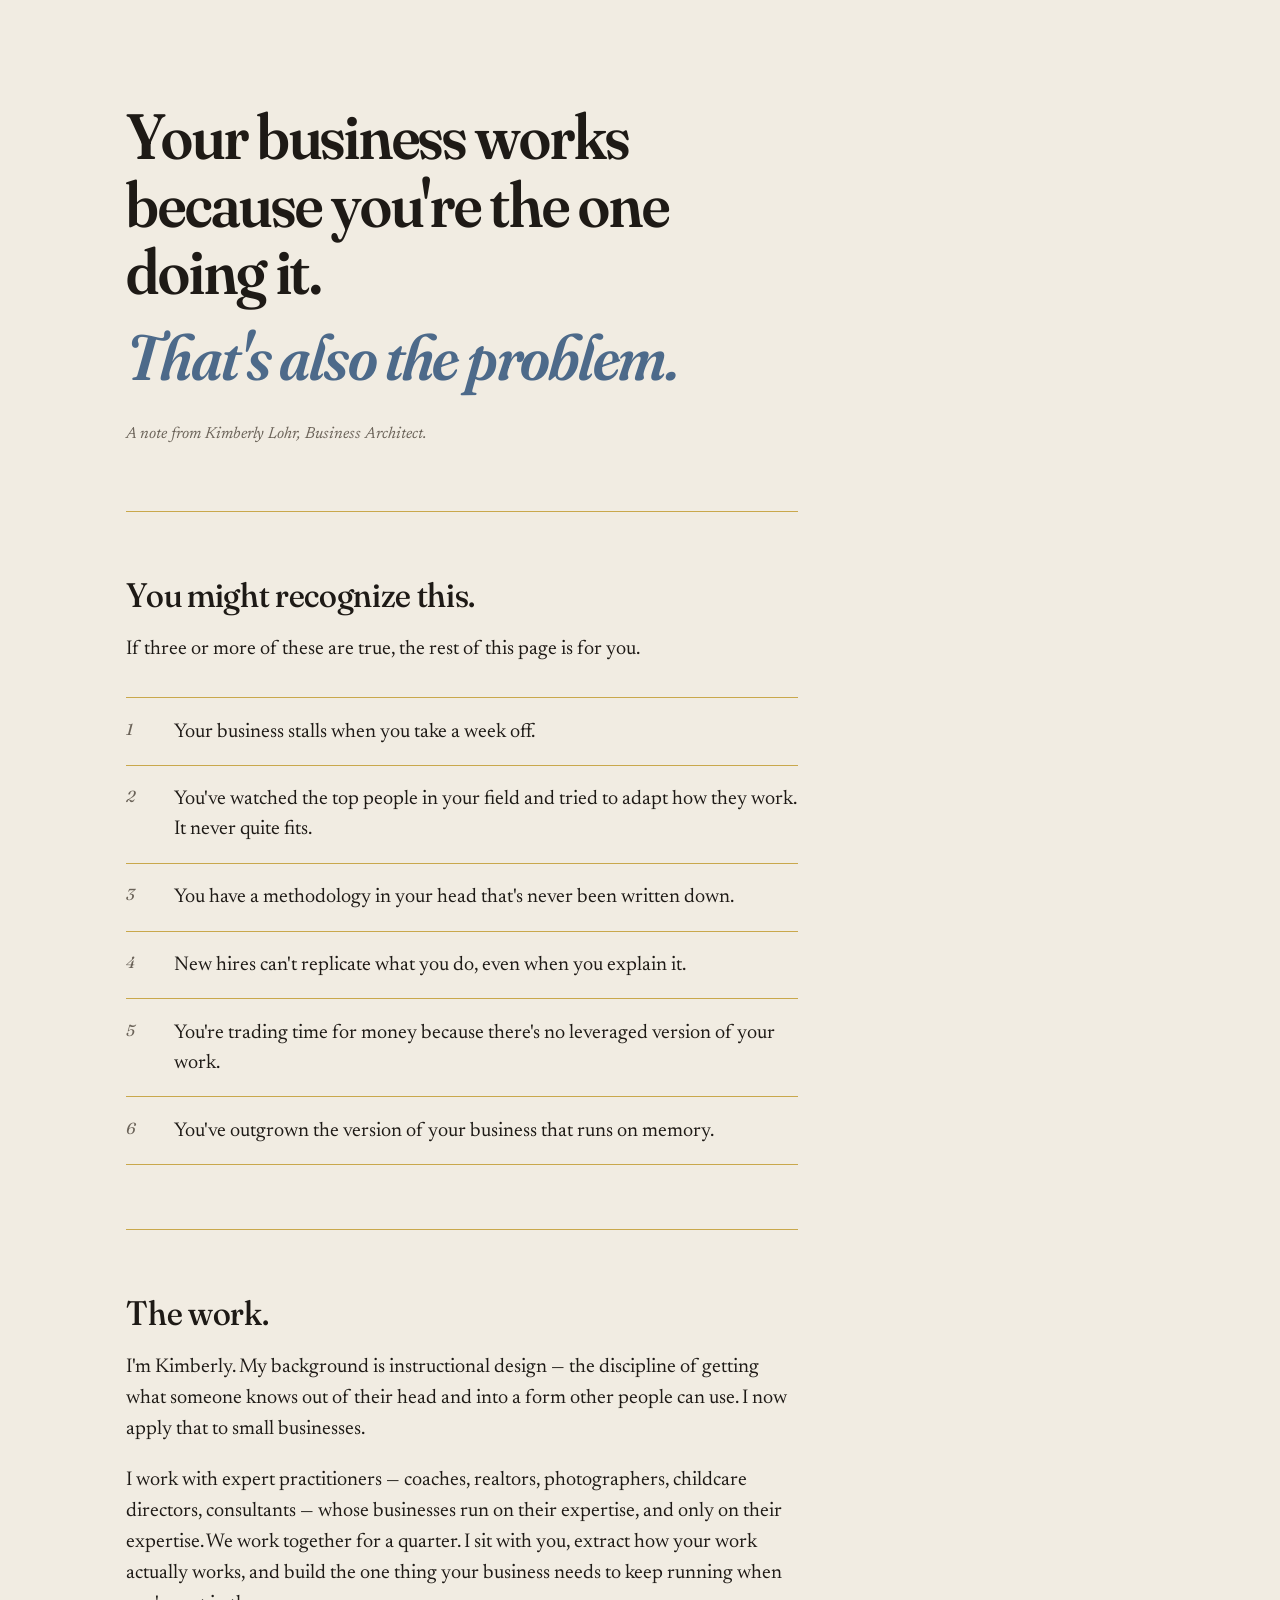
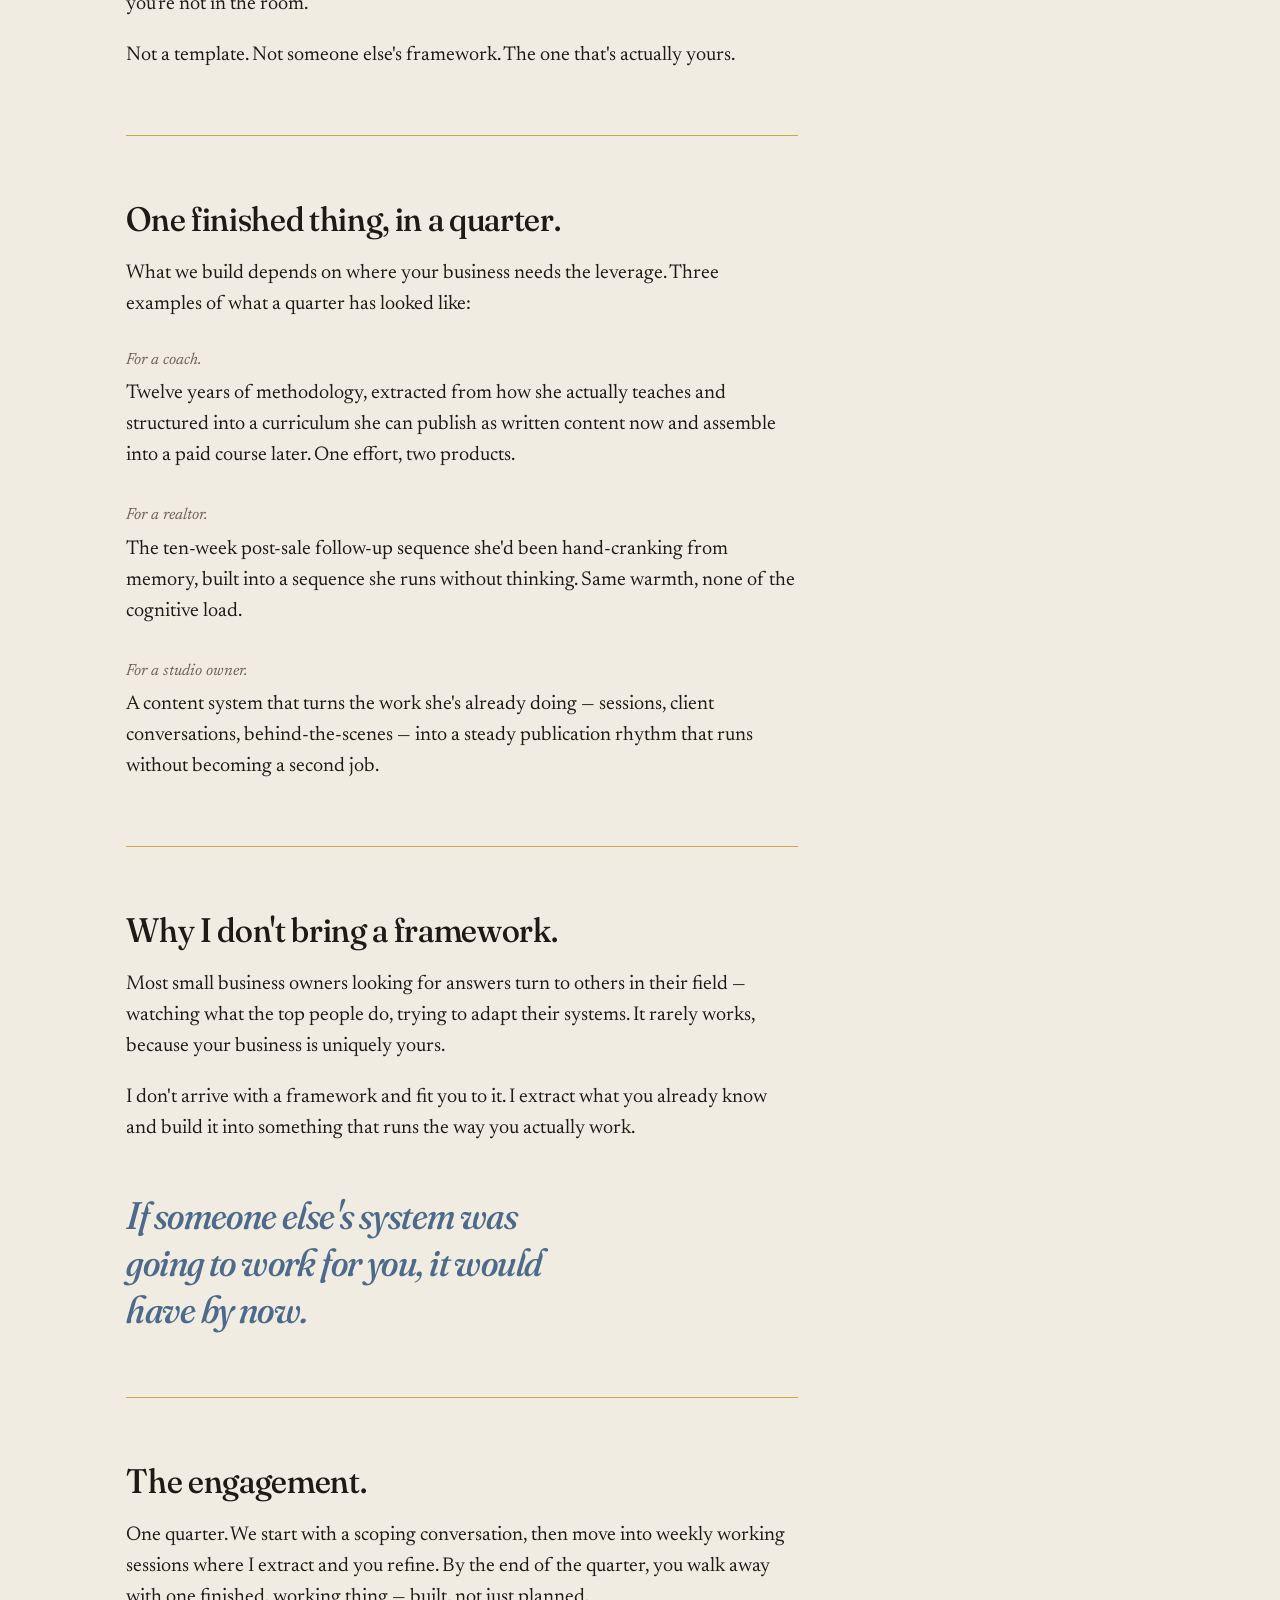
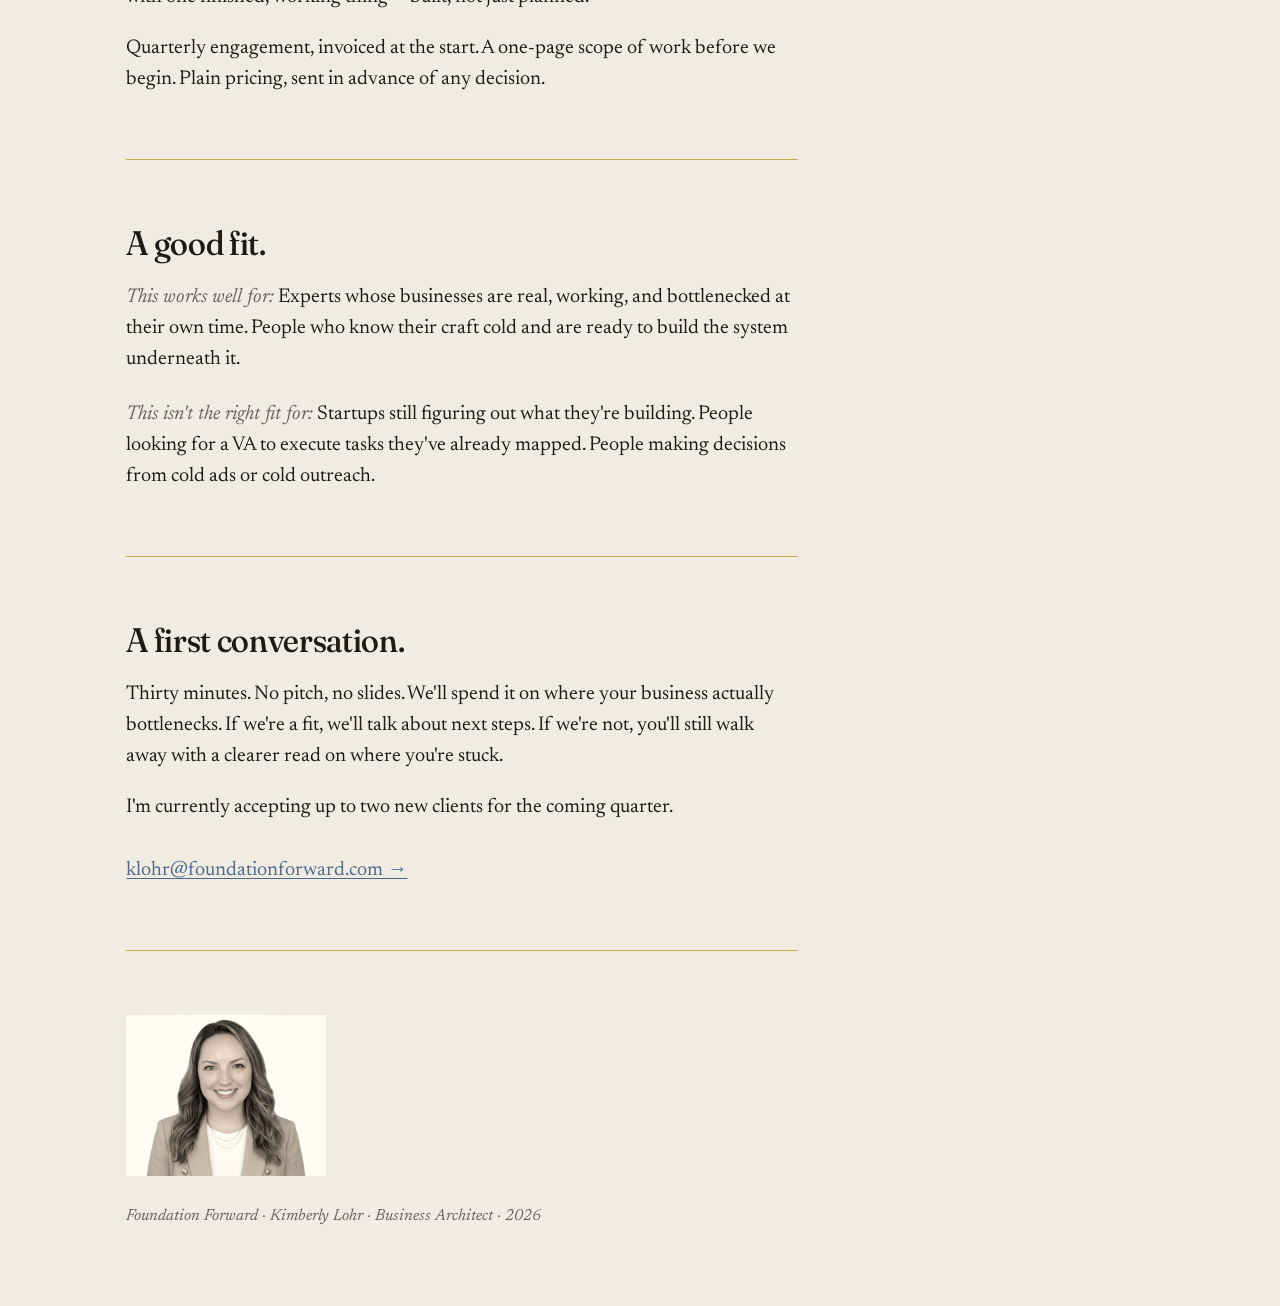
==== index.html @ 0f044e1b "Rebuild as editorial essay-site per brief (blue + gold) Replaces the page with the confirmation-docu" ====
<!DOCTYPE html>
<html lang="en">
<head>
  <meta charset="UTF-8" />
  <meta name="viewport" content="width=device-width, initial-scale=1.0" />
  <title>Kimberly Lohr · Business Architect · Foundation Forward</title>
  <meta name="description" content="A note from Kimberly Lohr, Business Architect. I work with expert practitioners whose businesses run entirely through them, and build the one thing the business needs to keep running when they're not in the room." />
  <link rel="preconnect" href="https://fonts.googleapis.com" />
  <link rel="preconnect" href="https://fonts.gstatic.com" crossorigin />
  <link href="https://fonts.googleapis.com/css2?family=Fraunces:ital,opsz,wght@0,9..144,400;0,9..144,500;0,9..144,600;1,9..144,400;1,9..144,500&family=Newsreader:ital,wght@0,400;0,500;1,400;1,500&display=swap" rel="stylesheet" />
  <link rel="stylesheet" href="style.css" />
</head>
<body>

<main class="column">

  <!-- 1 · HERO (the ceiling) -->
  <section class="hero" id="top">
    <h1 class="hero-line">
      <span class="hero-a">Your business works because you're the one doing it.</span>
      <span class="hero-b">That's also the problem.</span>
    </h1>
    <p class="hero-note">A note from Kimberly Lohr, Business Architect.</p>
  </section>

  <hr class="rule" />

  <!-- 2 · THE DIAGNOSTIC -->
  <section class="block">
    <h2>You might recognize this.</h2>
    <p>If three or more of these are true, the rest of this page is for you.</p>
    <ol class="diagnostic">
      <li>Your business stalls when you take a week off.</li>
      <li>You've watched the top people in your field and tried to adapt how they work. It never quite fits.</li>
      <li>You have a methodology in your head that's never been written down.</li>
      <li>New hires can't replicate what you do, even when you explain it.</li>
      <li>You're trading time for money because there's no leveraged version of your work.</li>
      <li>You've outgrown the version of your business that runs on memory.</li>
    </ol>
  </section>

  <hr class="rule" />

  <!-- 3 · WHAT I DO -->
  <section class="block">
    <h2>The work.</h2>
    <p>I'm Kimberly. My background is instructional design — the discipline of getting what someone knows out of their head and into a form other people can use. I now apply that to small businesses.</p>
    <p>I work with expert practitioners — coaches, realtors, photographers, childcare directors, consultants — whose businesses run on their expertise, and only on their expertise. We work together for a quarter. I sit with you, extract how your work actually works, and build the one thing your business needs to keep running when you're not in the room.</p>
    <p>Not a template. Not someone else's framework. The one that's actually yours.</p>
  </section>

  <hr class="rule" />

  <!-- 4 · WHAT YOU WALK AWAY WITH -->
  <section class="block">
    <h2>One finished thing, in a quarter.</h2>
    <p>What we build depends on where your business needs the leverage. Three examples of what a quarter has looked like:</p>

    <div class="example">
      <p class="example-label">For a coach.</p>
      <p>Twelve years of methodology, extracted from how she actually teaches and structured into a curriculum she can publish as written content now and assemble into a paid course later. One effort, two products.</p>
    </div>

    <div class="example">
      <p class="example-label">For a realtor.</p>
      <p>The ten-week post-sale follow-up sequence she'd been hand-cranking from memory, built into a sequence she runs without thinking. Same warmth, none of the cognitive load.</p>
    </div>

    <div class="example">
      <p class="example-label">For a studio owner.</p>
      <p>A content system that turns the work she's already doing — sessions, client conversations, behind-the-scenes — into a steady publication rhythm that runs without becoming a second job.</p>
    </div>
  </section>

  <hr class="rule" />

  <!-- 5 · WHY THIS IS DIFFERENT -->
  <section class="block">
    <h2>Why I don't bring a framework.</h2>
    <p>Most small business owners looking for answers turn to others in their field — watching what the top people do, trying to adapt their systems. It rarely works, because your business is uniquely yours.</p>
    <p>I don't arrive with a framework and fit you to it. I extract what you already know and build it into something that runs the way you actually work.</p>
    <blockquote class="pull">If someone else's system was going to work for you, it would have by now.</blockquote>
  </section>

  <hr class="rule" />

  <!-- 6 · HOW WE WORK TOGETHER -->
  <section class="block">
    <h2>The engagement.</h2>
    <p>One quarter. We start with a scoping conversation, then move into weekly working sessions where I extract and you refine. By the end of the quarter, you walk away with one finished, working thing — built, not just planned.</p>
    <p>Quarterly engagement, invoiced at the start. A one-page scope of work before we begin. Plain pricing, sent in advance of any decision.</p>
  </section>

  <hr class="rule" />

  <!-- 7 · WHO THIS IS FOR, AND ISN'T -->
  <section class="block">
    <h2>A good fit.</h2>
    <p class="fit"><span class="fit-label">This works well for:</span> Experts whose businesses are real, working, and bottlenecked at their own time. People who know their craft cold and are ready to build the system underneath it.</p>
    <p class="fit"><span class="fit-label">This isn't the right fit for:</span> Startups still figuring out what they're building. People looking for a VA to execute tasks they've already mapped. People making decisions from cold ads or cold outreach.</p>
  </section>

  <hr class="rule" />

  <!-- 8 · THE CONVERSATION -->
  <section class="block">
    <h2>A first conversation.</h2>
    <p>Thirty minutes. No pitch, no slides. We'll spend it on where your business actually bottlenecks. If we're a fit, we'll talk about next steps. If we're not, you'll still walk away with a clearer read on where you're stuck.</p>
    <p>I'm currently accepting up to two new clients for the coming quarter.</p>
    <p class="cta"><a href="mailto:klohr@foundationforward.com">klohr@foundationforward.com&#8201;→</a></p>
  </section>

  <hr class="rule" />

  <!-- 9 · FOOTER -->
  <footer class="footer">
    <img class="headshot" src="klohr_headshot.jpg" alt="Kimberly Lohr" width="200" />
    <p class="colophon"><em>Foundation Forward · Kimberly Lohr · Business Architect · 2026</em></p>
  </footer>

</main>

</body>
</html>
---- style.css ----
/* Foundation Forward — Kimberly Lohr
   Editorial essay-site. Two faces (Fraunces, Newsreader), warm cream,
   blue content accent, gold structural hairlines. No JS. */

:root {
  --cream:  #F1ECE2;
  --ink:    #1E1A16;
  --muted:  #6B6359;
  --blue:   #4D6A8A;
  --gold:   #C9A84C; /* structural hairlines + small details */
}

*, *::before, *::after { box-sizing: border-box; margin: 0; padding: 0; }

html { scroll-behavior: smooth; }

body {
  background: var(--cream);
  color: var(--ink);
  font-family: 'Newsreader', Georgia, serif;
  font-size: 20px;
  line-height: 1.55;
  font-weight: 400;
  -webkit-font-smoothing: antialiased;
  text-rendering: optimizeLegibility;
}

::selection { background: var(--blue); color: var(--cream); }

/* ── COLUMN: single, offset left of center ── */
.column {
  max-width: 36em;
  margin-left: max(8vw, 4rem);
  margin-right: auto;
  padding: clamp(3.5rem, 8vw, 7rem) 1.5rem clamp(3rem, 6vw, 5rem);
}

/* ── HEADINGS ── */
h1, h2 {
  font-family: 'Fraunces', Georgia, serif;
  font-optical-sizing: auto;
  color: var(--ink);
  font-weight: 500;
}

h2 {
  font-size: clamp(1.7rem, 4vw, 2.125rem); /* ~34px */
  line-height: 1.12;
  letter-spacing: -0.01em;
  font-variation-settings: 'SOFT' 40, 'opsz' 80;
  margin-bottom: 1.25rem;
}

/* ── BODY TEXT ── */
p {
  font-size: 1.25rem; /* 20px */
  line-height: 1.55;
  margin-bottom: 1.25rem;
}
p:last-child { margin-bottom: 0; }

em { font-style: italic; }
strong { font-weight: 500; }

/* ── LINKS ── */
a {
  color: var(--blue);
  text-decoration: underline;
  text-decoration-thickness: 1px;
  text-underline-offset: 3px;
  transition: text-decoration-thickness 0.18s ease;
}
a:hover, a:focus-visible { text-decoration-thickness: 2px; }

/* ── SECTION RHYTHM + HAIRLINES ──
   The rule owns all section spacing: 4rem above + 4rem below = an 8rem
   gap between sections with the hairline centered. Blocks carry no own
   top margin, so nothing stacks. */
.rule {
  border: 0;
  border-top: 1px solid var(--gold);
  margin: 4rem 0;
}

/* ── 1 · HERO ── */
.hero-line {
  font-family: 'Fraunces', Georgia, serif;
  font-optical-sizing: auto;
  font-weight: 600;
  font-size: clamp(2.5rem, 7vw, 4rem); /* 40 → 64px */
  line-height: 1.05;
  letter-spacing: -0.02em;
  font-variation-settings: 'SOFT' 50, 'opsz' 144;
}

.hero-a { display: block; color: var(--ink); }

.hero-b {
  display: block;
  color: var(--blue);
  font-style: italic;
  margin-top: 0.3em;
}

.hero-note {
  font-style: italic;
  color: var(--muted);
  font-size: 1rem;
  margin-top: 2rem;
}

/* ── 2 · DIAGNOSTIC LIST ── */
.diagnostic {
  list-style: none;
  counter-reset: dx;
  margin-top: 2rem;
}

.diagnostic li {
  counter-increment: dx;
  position: relative;
  padding: 1.15rem 0 1.15rem 3rem;
  border-top: 1px solid var(--gold);
  font-size: 1.25rem;
  line-height: 1.5;
}
.diagnostic li:last-child { border-bottom: 1px solid var(--gold); }

.diagnostic li::before {
  content: counter(dx);
  position: absolute;
  left: 0;
  top: 1.15rem;
  font-family: 'Fraunces', Georgia, serif;
  font-style: italic;
  font-size: 1rem;
  color: var(--muted);
  line-height: 1.5;
}

/* ── 4 · EXAMPLES ── */
.example { margin-top: 2rem; }
.example:first-of-type { margin-top: 1.75rem; }

.example-label {
  font-style: italic;
  color: var(--muted);
  font-size: 1rem;
  margin-bottom: 0.35rem;
}

/* ── 5 · PULL QUOTE ── */
.pull {
  font-family: 'Fraunces', Georgia, serif;
  font-optical-sizing: auto;
  font-style: italic;
  font-weight: 500;
  font-size: clamp(1.6rem, 4.5vw, 2.4rem);
  line-height: 1.22;
  letter-spacing: -0.015em;
  color: var(--blue);
  margin: 3rem 0 0.5rem;
  max-width: 18ch;
  font-variation-settings: 'SOFT' 50, 'opsz' 120;
}

/* ── 7 · FIT ── */
.fit { margin-bottom: 1.5rem; }
.fit-label {
  font-style: italic;
  color: var(--muted);
}

/* ── 8 · CTA ── */
.cta { margin-top: 2rem; }
.cta a {
  font-size: 1.25rem;
  white-space: nowrap;
}

/* ── 9 · FOOTER ── */
.footer { margin-top: 4rem; }

.headshot {
  width: 200px;
  height: auto;
  display: block;
  margin-bottom: 1.75rem;
  filter: grayscale(0.6) sepia(0.15) contrast(1.02);
}

.colophon {
  font-size: 1rem;
  color: var(--muted);
}

/* ── HERO FADE (the one animation) ── */
@media (prefers-reduced-motion: no-preference) {
  .hero { animation: heroIn 600ms ease-out both; }
  @keyframes heroIn {
    from { opacity: 0; transform: translateY(6px); }
    to   { opacity: 1; transform: translateY(0); }
  }
}

/* ── MOBILE ── */
@media (max-width: 640px) {
  body { font-size: 18px; }
  .column {
    margin-left: 0;
    margin-right: 0;
    padding: 3rem 1.25rem 2.5rem;
  }
  p, .diagnostic li, .cta a { font-size: 1.125rem; } /* 18px */
  .rule { margin: 2rem 0; } /* 4rem total section gap on mobile */
  .diagnostic li { padding-left: 2.5rem; }
}
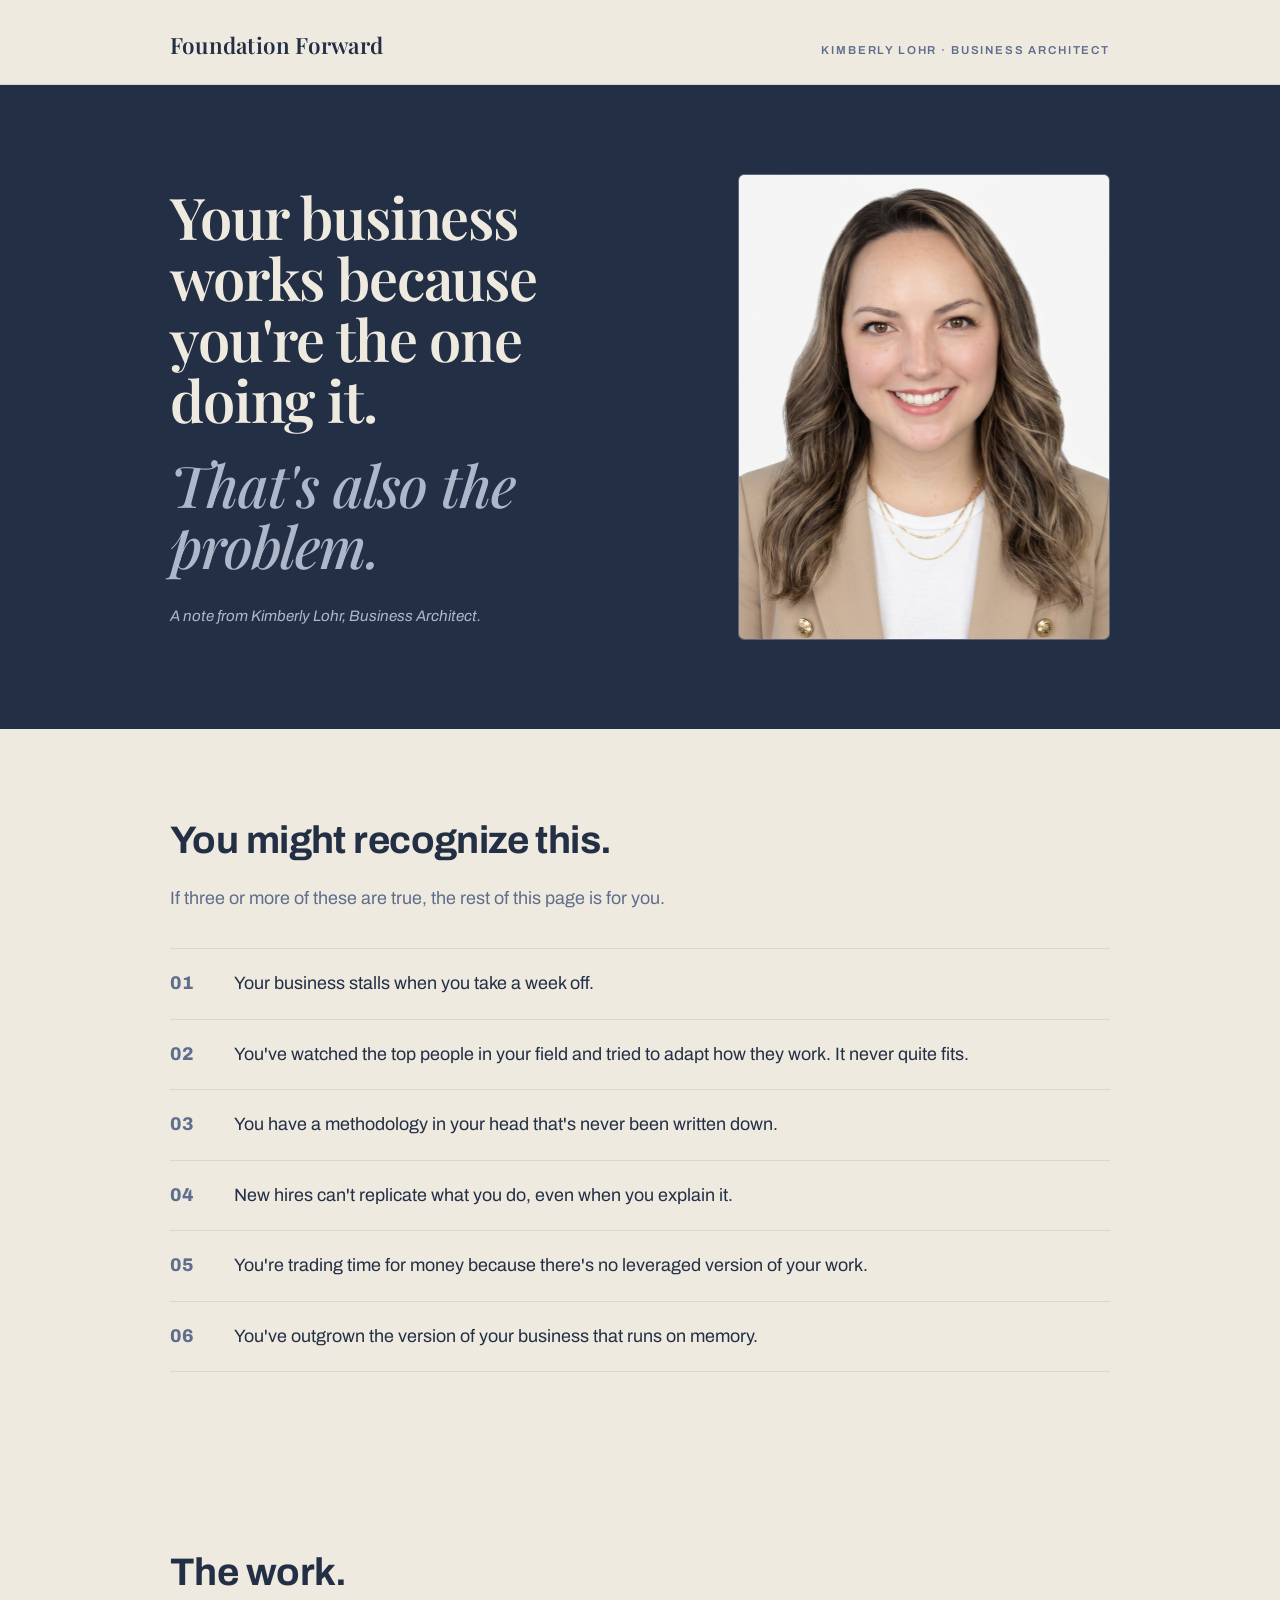
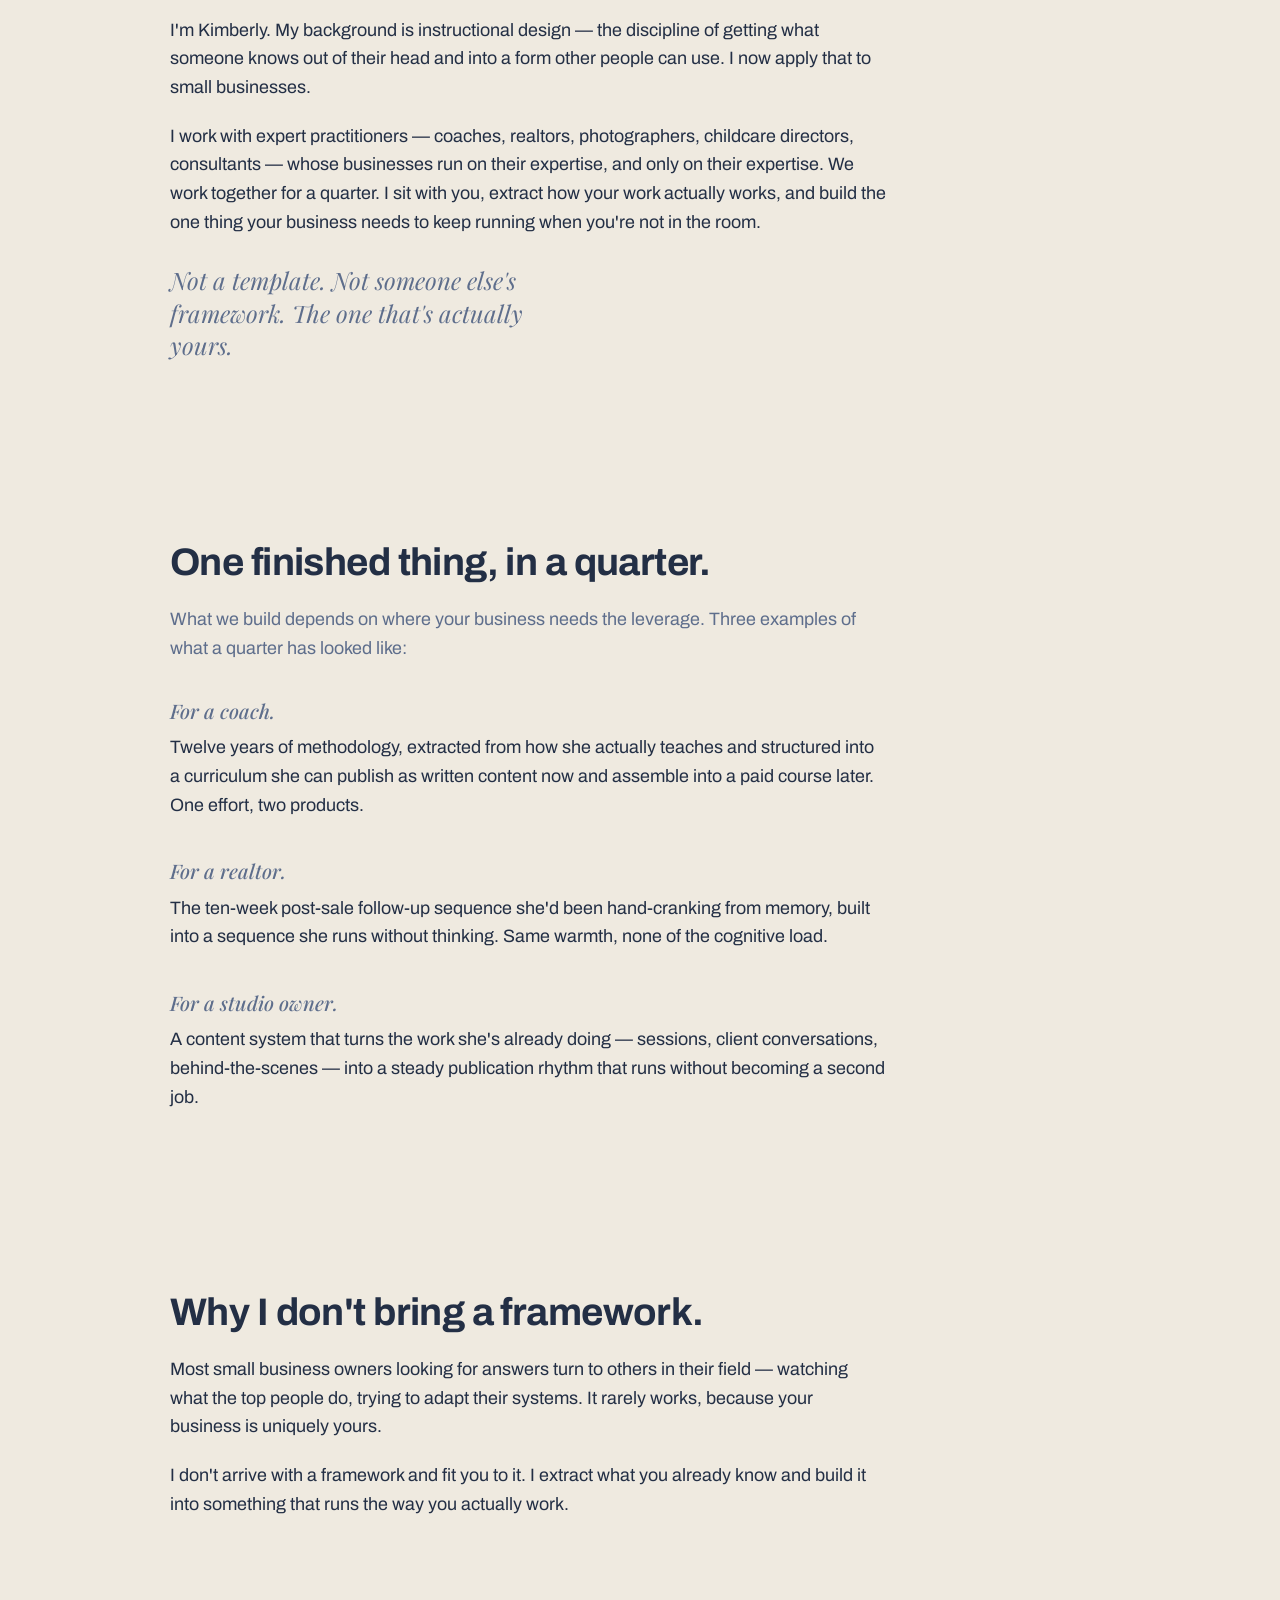
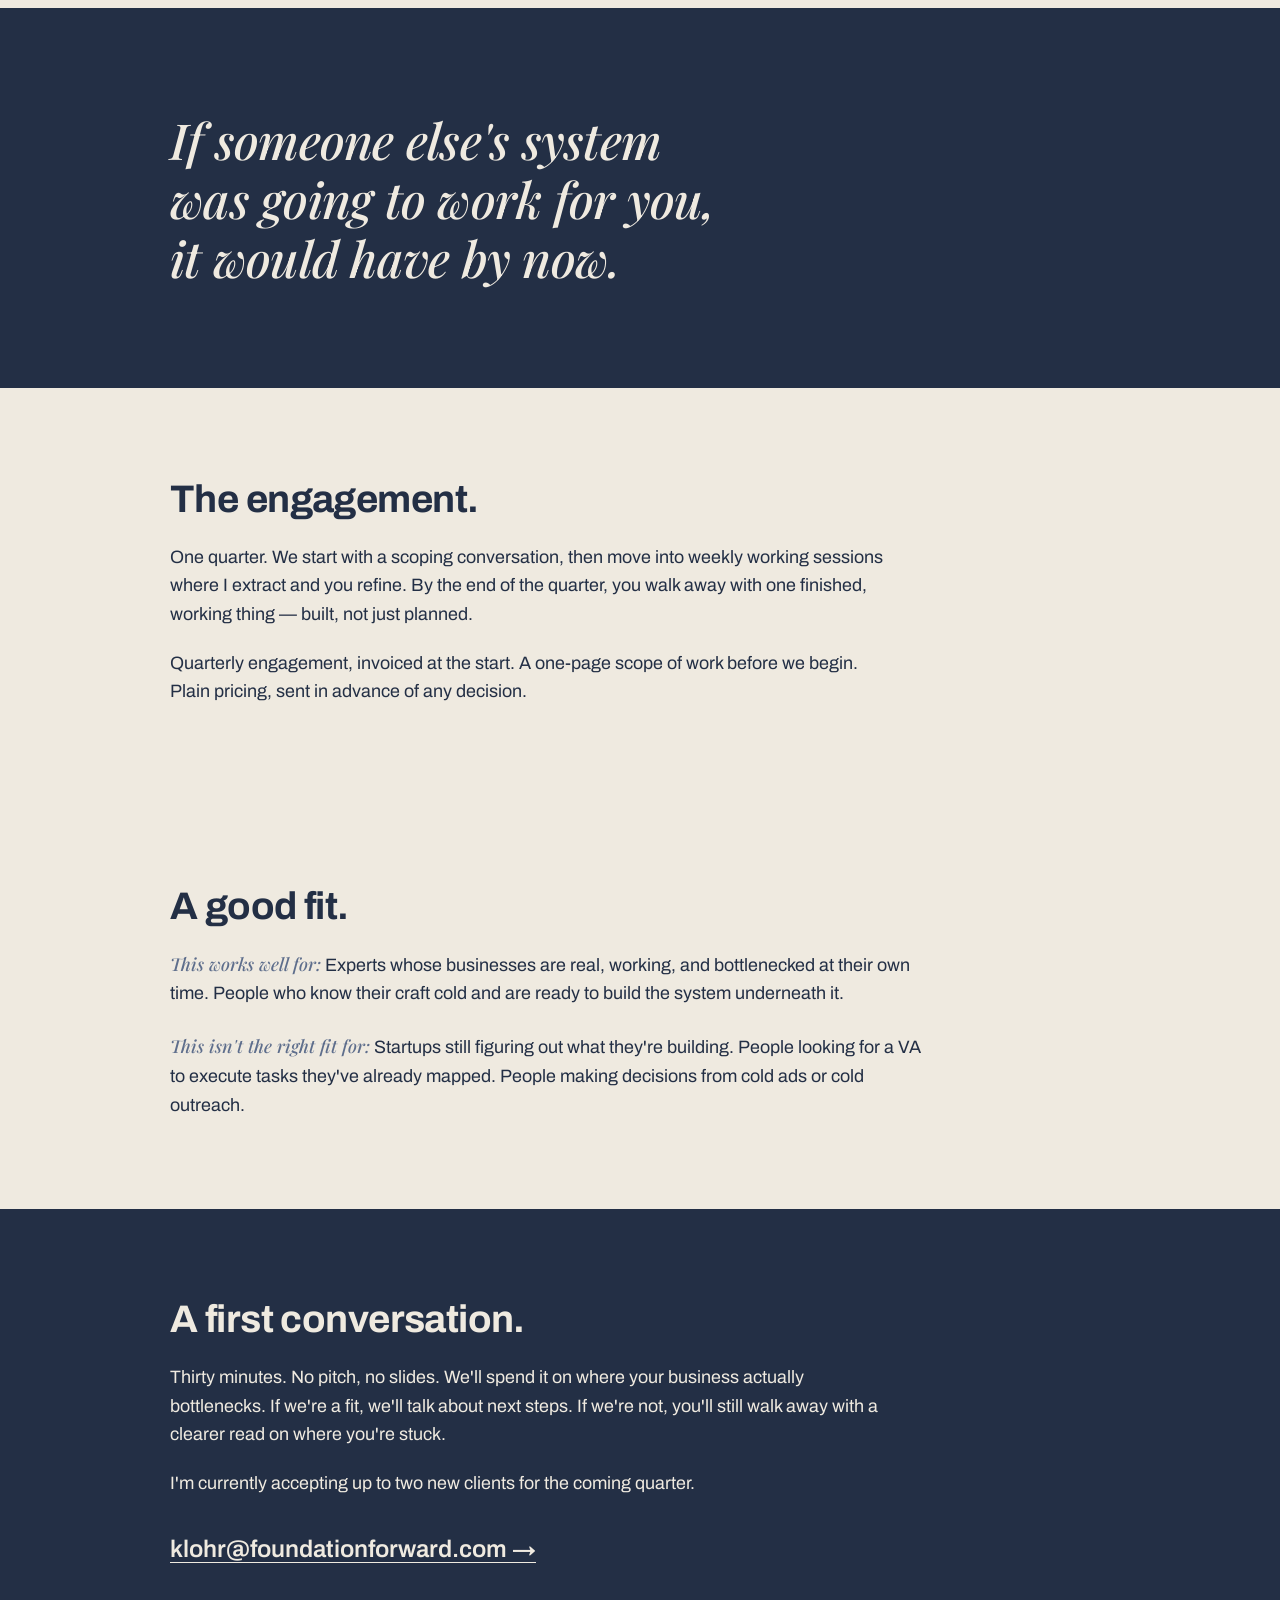
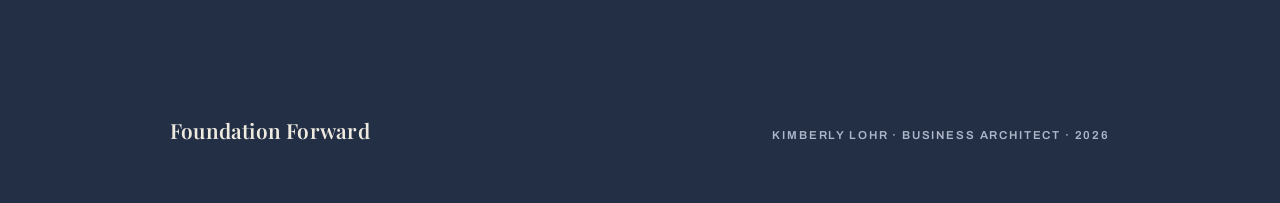
==== commit 004be2fc: "Rebrand to the navy/cream brand-kit aesthetic Re-dresses the nine-section essay in the Disegno Bianc" ====
--- a/index.html
+++ b/index.html
@@ -7,118 +7,135 @@
   <meta name="description" content="A note from Kimberly Lohr, Business Architect. I work with expert practitioners whose businesses run entirely through them, and build the one thing the business needs to keep running when they're not in the room." />
   <link rel="preconnect" href="https://fonts.googleapis.com" />
   <link rel="preconnect" href="https://fonts.gstatic.com" crossorigin />
-  <link href="https://fonts.googleapis.com/css2?family=Fraunces:ital,opsz,wght@0,9..144,400;0,9..144,500;0,9..144,600;1,9..144,400;1,9..144,500&family=Newsreader:ital,wght@0,400;0,500;1,400;1,500&display=swap" rel="stylesheet" />
+  <link href="https://fonts.googleapis.com/css2?family=Archivo:ital,wght@0,400;0,500;0,600;0,700;0,800;1,400&family=Playfair+Display:ital,wght@0,500;0,600;1,400;1,500;1,600&display=swap" rel="stylesheet" />
   <link rel="stylesheet" href="style.css" />
 </head>
 <body>
 
-<main class="column">
+<!-- MASTHEAD -->
+<header class="masthead">
+  <div class="masthead__inner">
+    <a class="wordmark" href="#top">Foundation Forward</a>
+    <p class="masthead__role">Kimberly Lohr · Business Architect</p>
+  </div>
+</header>
 
-  <!-- 1 · HERO (the ceiling) -->
-  <section class="hero" id="top">
-    <h1 class="hero-line">
-      <span class="hero-a">Your business works because you're the one doing it.</span>
-      <span class="hero-b">That's also the problem.</span>
-    </h1>
-    <p class="hero-note">A note from Kimberly Lohr, Business Architect.</p>
-  </section>
+<!-- 1 · HERO (the ceiling) -->
+<section class="panel panel--navy hero" id="top">
+  <div class="panel__inner hero__inner">
+    <div class="hero__text">
+      <h1 class="hero__line">
+        Your business works because you're the one doing it.
+        <span class="hero__pivot">That's also the problem.</span>
+      </h1>
+      <p class="hero__note">A note from Kimberly Lohr, Business Architect.</p>
+    </div>
+    <div class="hero__photo-wrap">
+      <img class="hero__photo" src="klohr_headshot.jpg" alt="Kimberly Lohr" />
+    </div>
+  </div>
+</section>
 
-  <hr class="rule" />
+<!-- 2 · THE DIAGNOSTIC -->
+<section class="panel panel--cream">
+  <div class="panel__inner">
+    <h2>You might recognize this.</h2>
+    <p class="lead">If three or more of these are true, the rest of this page is for you.</p>
+    <ol class="diagnostic">
+      <li><span class="diagnostic__text">Your business stalls when you take a week off.</span></li>
+      <li><span class="diagnostic__text">You've watched the top people in your field and tried to adapt how they work. It never quite fits.</span></li>
+      <li><span class="diagnostic__text">You have a methodology in your head that's never been written down.</span></li>
+      <li><span class="diagnostic__text">New hires can't replicate what you do, even when you explain it.</span></li>
+      <li><span class="diagnostic__text">You're trading time for money because there's no leveraged version of your work.</span></li>
+      <li><span class="diagnostic__text">You've outgrown the version of your business that runs on memory.</span></li>
+    </ol>
+  </div>
+</section>
 
-  <!-- 2 · THE DIAGNOSTIC -->
-  <section class="block">
-    <h2>You might recognize this.</h2>
-    <p>If three or more of these are true, the rest of this page is for you.</p>
-    <ol class="diagnostic">
-      <li>Your business stalls when you take a week off.</li>
-      <li>You've watched the top people in your field and tried to adapt how they work. It never quite fits.</li>
-      <li>You have a methodology in your head that's never been written down.</li>
-      <li>New hires can't replicate what you do, even when you explain it.</li>
-      <li>You're trading time for money because there's no leveraged version of your work.</li>
-      <li>You've outgrown the version of your business that runs on memory.</li>
-    </ol>
-  </section>
-
-  <hr class="rule" />
-
-  <!-- 3 · WHAT I DO -->
-  <section class="block">
+<!-- 3 · WHAT I DO -->
+<section class="panel panel--cream">
+  <div class="panel__inner">
     <h2>The work.</h2>
     <p>I'm Kimberly. My background is instructional design — the discipline of getting what someone knows out of their head and into a form other people can use. I now apply that to small businesses.</p>
     <p>I work with expert practitioners — coaches, realtors, photographers, childcare directors, consultants — whose businesses run on their expertise, and only on their expertise. We work together for a quarter. I sit with you, extract how your work actually works, and build the one thing your business needs to keep running when you're not in the room.</p>
-    <p>Not a template. Not someone else's framework. The one that's actually yours.</p>
-  </section>
+    <p class="emphatic">Not a template. Not someone else's framework. The one that's actually yours.</p>
+  </div>
+</section>
 
-  <hr class="rule" />
-
-  <!-- 4 · WHAT YOU WALK AWAY WITH -->
-  <section class="block">
+<!-- 4 · WHAT YOU WALK AWAY WITH -->
+<section class="panel panel--cream">
+  <div class="panel__inner">
     <h2>One finished thing, in a quarter.</h2>
-    <p>What we build depends on where your business needs the leverage. Three examples of what a quarter has looked like:</p>
+    <p class="lead">What we build depends on where your business needs the leverage. Three examples of what a quarter has looked like:</p>
 
     <div class="example">
-      <p class="example-label">For a coach.</p>
+      <p class="example__label">For a coach.</p>
       <p>Twelve years of methodology, extracted from how she actually teaches and structured into a curriculum she can publish as written content now and assemble into a paid course later. One effort, two products.</p>
     </div>
 
     <div class="example">
-      <p class="example-label">For a realtor.</p>
+      <p class="example__label">For a realtor.</p>
       <p>The ten-week post-sale follow-up sequence she'd been hand-cranking from memory, built into a sequence she runs without thinking. Same warmth, none of the cognitive load.</p>
     </div>
 
     <div class="example">
-      <p class="example-label">For a studio owner.</p>
+      <p class="example__label">For a studio owner.</p>
       <p>A content system that turns the work she's already doing — sessions, client conversations, behind-the-scenes — into a steady publication rhythm that runs without becoming a second job.</p>
     </div>
-  </section>
+  </div>
+</section>
 
-  <hr class="rule" />
-
-  <!-- 5 · WHY THIS IS DIFFERENT -->
-  <section class="block">
+<!-- 5 · WHY THIS IS DIFFERENT -->
+<section class="panel panel--cream">
+  <div class="panel__inner">
     <h2>Why I don't bring a framework.</h2>
     <p>Most small business owners looking for answers turn to others in their field — watching what the top people do, trying to adapt their systems. It rarely works, because your business is uniquely yours.</p>
     <p>I don't arrive with a framework and fit you to it. I extract what you already know and build it into something that runs the way you actually work.</p>
+  </div>
+</section>
+
+<!-- PULL QUOTE (navy band) -->
+<section class="panel panel--navy quote-band">
+  <div class="panel__inner">
     <blockquote class="pull">If someone else's system was going to work for you, it would have by now.</blockquote>
-  </section>
+  </div>
+</section>
 
-  <hr class="rule" />
-
-  <!-- 6 · HOW WE WORK TOGETHER -->
-  <section class="block">
+<!-- 6 · HOW WE WORK TOGETHER -->
+<section class="panel panel--cream">
+  <div class="panel__inner">
     <h2>The engagement.</h2>
     <p>One quarter. We start with a scoping conversation, then move into weekly working sessions where I extract and you refine. By the end of the quarter, you walk away with one finished, working thing — built, not just planned.</p>
     <p>Quarterly engagement, invoiced at the start. A one-page scope of work before we begin. Plain pricing, sent in advance of any decision.</p>
-  </section>
+  </div>
+</section>
 
-  <hr class="rule" />
+<!-- 7 · WHO THIS IS FOR, AND ISN'T -->
+<section class="panel panel--cream">
+  <div class="panel__inner">
+    <h2>A good fit.</h2>
+    <p class="fit"><span class="fit__label">This works well for:</span> Experts whose businesses are real, working, and bottlenecked at their own time. People who know their craft cold and are ready to build the system underneath it.</p>
+    <p class="fit"><span class="fit__label">This isn't the right fit for:</span> Startups still figuring out what they're building. People looking for a VA to execute tasks they've already mapped. People making decisions from cold ads or cold outreach.</p>
+  </div>
+</section>
 
-  <!-- 7 · WHO THIS IS FOR, AND ISN'T -->
-  <section class="block">
-    <h2>A good fit.</h2>
-    <p class="fit"><span class="fit-label">This works well for:</span> Experts whose businesses are real, working, and bottlenecked at their own time. People who know their craft cold and are ready to build the system underneath it.</p>
-    <p class="fit"><span class="fit-label">This isn't the right fit for:</span> Startups still figuring out what they're building. People looking for a VA to execute tasks they've already mapped. People making decisions from cold ads or cold outreach.</p>
-  </section>
-
-  <hr class="rule" />
-
-  <!-- 8 · THE CONVERSATION -->
-  <section class="block">
+<!-- 8 · THE CONVERSATION (navy close) -->
+<section class="panel panel--navy conversation">
+  <div class="panel__inner">
     <h2>A first conversation.</h2>
     <p>Thirty minutes. No pitch, no slides. We'll spend it on where your business actually bottlenecks. If we're a fit, we'll talk about next steps. If we're not, you'll still walk away with a clearer read on where you're stuck.</p>
     <p>I'm currently accepting up to two new clients for the coming quarter.</p>
     <p class="cta"><a href="mailto:klohr@foundationforward.com">klohr@foundationforward.com&#8201;→</a></p>
-  </section>
+  </div>
+</section>
 
-  <hr class="rule" />
-
-  <!-- 9 · FOOTER -->
-  <footer class="footer">
-    <img class="headshot" src="klohr_headshot.jpg" alt="Kimberly Lohr" width="200" />
-    <p class="colophon"><em>Foundation Forward · Kimberly Lohr · Business Architect · 2026</em></p>
-  </footer>
-
-</main>
+<!-- 9 · FOOTER -->
+<footer class="panel panel--navy footer">
+  <div class="panel__inner">
+    <p class="wordmark wordmark--footer">Foundation Forward</p>
+    <p class="colophon">Kimberly Lohr · Business Architect · 2026</p>
+  </div>
+</footer>
 
 </body>
 </html>
--- a/style.css
+++ b/style.css
@@ -1,13 +1,14 @@
 /* Foundation Forward — Kimberly Lohr
-   Editorial essay-site. Two faces (Fraunces, Newsreader), warm cream,
-   blue content accent, gold structural hairlines. No JS. */
+   Brand-kit aesthetic: navy blocks against warm cream, bold Archivo
+   headlines, elegant Playfair display + pull-quote, slate/periwinkle
+   accents. No JS. */
 
 :root {
-  --cream:  #F1ECE2;
-  --ink:    #1E1A16;
-  --muted:  #6B6359;
-  --blue:   #4D6A8A;
-  --gold:   #C9A84C; /* structural hairlines + small details */
+  --navy:   #232F45;
+  --slate:  #5E6E8C;
+  --periw:  #AEB7C9;
+  --cream:  #EFEAE0;
+  --cream-line: #DCD6C8; /* hairline on cream */
 }
 
 *, *::before, *::after { box-sizing: border-box; margin: 0; padding: 0; }
@@ -16,202 +17,265 @@
 
 body {
   background: var(--cream);
-  color: var(--ink);
-  font-family: 'Newsreader', Georgia, serif;
-  font-size: 20px;
-  line-height: 1.55;
+  color: var(--navy);
+  font-family: 'Archivo', system-ui, sans-serif;
+  font-size: 18px;
+  line-height: 1.6;
   font-weight: 400;
   -webkit-font-smoothing: antialiased;
   text-rendering: optimizeLegibility;
 }
 
-::selection { background: var(--blue); color: var(--cream); }
-
-/* ── COLUMN: single, offset left of center ── */
-.column {
-  max-width: 36em;
-  margin-left: max(8vw, 4rem);
-  margin-right: auto;
-  padding: clamp(3.5rem, 8vw, 7rem) 1.5rem clamp(3rem, 6vw, 5rem);
-}
-
-/* ── HEADINGS ── */
-h1, h2 {
-  font-family: 'Fraunces', Georgia, serif;
-  font-optical-sizing: auto;
-  color: var(--ink);
-  font-weight: 500;
-}
-
+::selection { background: var(--slate); color: var(--cream); }
+
+img { display: block; max-width: 100%; }
+
+/* ── PANELS (full-bleed color fields, constrained inner) ── */
+.panel { padding: clamp(3.25rem, 7vw, 6rem) 1.5rem; }
+.panel__inner { max-width: 940px; margin: 0 auto; }
+
+.panel--cream { background: var(--cream); color: var(--navy); }
+.panel--navy  { background: var(--navy);  color: var(--cream); }
+
+/* ── MASTHEAD ── */
+.masthead { background: var(--cream); padding: 1.75rem 1.5rem 1.25rem; border-bottom: 1px solid var(--cream-line); }
+.masthead__inner {
+  max-width: 940px;
+  margin: 0 auto;
+  display: flex;
+  justify-content: space-between;
+  align-items: baseline;
+  gap: 1rem;
+  flex-wrap: wrap;
+}
+
+.wordmark {
+  font-family: 'Playfair Display', Georgia, serif;
+  font-weight: 600;
+  font-size: 1.4rem;
+  letter-spacing: 0.01em;
+  color: var(--navy);
+  text-decoration: none;
+}
+
+.masthead__role {
+  font-family: 'Archivo', sans-serif;
+  font-size: 0.72rem;
+  font-weight: 600;
+  letter-spacing: 0.16em;
+  text-transform: uppercase;
+  color: var(--slate);
+}
+
+/* ── HEADINGS (bold sans, the kit's punch) ── */
 h2 {
-  font-size: clamp(1.7rem, 4vw, 2.125rem); /* ~34px */
-  line-height: 1.12;
-  letter-spacing: -0.01em;
-  font-variation-settings: 'SOFT' 40, 'opsz' 80;
+  font-family: 'Archivo', sans-serif;
+  font-weight: 700;
+  font-size: clamp(1.6rem, 3.6vw, 2.4rem);
+  line-height: 1.1;
+  letter-spacing: -0.015em;
+  margin-bottom: 1.4rem;
+}
+
+/* ── BODY ── */
+p {
+  font-size: clamp(1.05rem, 1.4vw, 1.2rem);
+  line-height: 1.6;
+  max-width: 40em;
   margin-bottom: 1.25rem;
 }
-
-/* ── BODY TEXT ── */
-p {
-  font-size: 1.25rem; /* 20px */
-  line-height: 1.55;
-  margin-bottom: 1.25rem;
-}
 p:last-child { margin-bottom: 0; }
 
+.lead { color: var(--slate); }
+.panel--navy .lead { color: var(--periw); }
+
 em { font-style: italic; }
-strong { font-weight: 500; }
+
+.emphatic {
+  font-family: 'Playfair Display', Georgia, serif;
+  font-style: italic;
+  font-size: clamp(1.2rem, 2vw, 1.5rem);
+  line-height: 1.35;
+  color: var(--slate);
+  margin-top: 1.75rem;
+  max-width: 30ch;
+}
 
 /* ── LINKS ── */
 a {
-  color: var(--blue);
+  color: var(--slate);
   text-decoration: underline;
   text-decoration-thickness: 1px;
   text-underline-offset: 3px;
   transition: text-decoration-thickness 0.18s ease;
 }
 a:hover, a:focus-visible { text-decoration-thickness: 2px; }
-
-/* ── SECTION RHYTHM + HAIRLINES ──
-   The rule owns all section spacing: 4rem above + 4rem below = an 8rem
-   gap between sections with the hairline centered. Blocks carry no own
-   top margin, so nothing stacks. */
-.rule {
-  border: 0;
-  border-top: 1px solid var(--gold);
-  margin: 4rem 0;
-}
+.panel--navy a { color: var(--periw); }
 
 /* ── 1 · HERO ── */
-.hero-line {
-  font-family: 'Fraunces', Georgia, serif;
-  font-optical-sizing: auto;
-  font-weight: 600;
-  font-size: clamp(2.5rem, 7vw, 4rem); /* 40 → 64px */
-  line-height: 1.05;
+.hero__inner {
+  display: grid;
+  grid-template-columns: 1.15fr 0.85fr;
+  gap: clamp(2rem, 5vw, 4rem);
+  align-items: center;
+}
+
+.hero__line {
+  font-family: 'Playfair Display', Georgia, serif;
+  font-weight: 600;
+  font-size: clamp(2.1rem, 5vw, 3.6rem);
+  line-height: 1.06;
   letter-spacing: -0.02em;
-  font-variation-settings: 'SOFT' 50, 'opsz' 144;
-}
-
-.hero-a { display: block; color: var(--ink); }
-
-.hero-b {
+  color: var(--cream);
+}
+
+.hero__pivot {
   display: block;
-  color: var(--blue);
-  font-style: italic;
-  margin-top: 0.3em;
-}
-
-.hero-note {
-  font-style: italic;
-  color: var(--muted);
-  font-size: 1rem;
-  margin-top: 2rem;
-}
-
-/* ── 2 · DIAGNOSTIC LIST ── */
+  margin-top: 0.4em;
+  font-style: italic;
+  font-weight: 500;
+  color: var(--periw);
+}
+
+.hero__note {
+  font-family: 'Archivo', sans-serif;
+  font-style: italic;
+  font-size: 0.95rem;
+  color: var(--periw);
+  margin-top: 1.75rem;
+  max-width: none;
+}
+
+.hero__photo {
+  width: 100%;
+  aspect-ratio: 4 / 5;
+  object-fit: cover;
+  object-position: center 18%;
+  border-radius: 6px;
+  border: 1px solid rgba(174,183,201,0.4);
+  filter: contrast(1.02) saturate(0.95);
+}
+
+/* ── 2 · DIAGNOSTIC ── */
 .diagnostic {
   list-style: none;
   counter-reset: dx;
-  margin-top: 2rem;
+  margin-top: 2.25rem;
 }
 
 .diagnostic li {
   counter-increment: dx;
-  position: relative;
-  padding: 1.15rem 0 1.15rem 3rem;
-  border-top: 1px solid var(--gold);
+  display: grid;
+  grid-template-columns: 2.75rem 1fr;
+  gap: 1.25rem;
+  align-items: baseline;
+  padding: 1.25rem 0;
+  border-top: 1px solid var(--cream-line);
+}
+.diagnostic li:last-child { border-bottom: 1px solid var(--cream-line); }
+
+.diagnostic li::before {
+  content: counter(dx, decimal-leading-zero);
+  font-family: 'Archivo', sans-serif;
+  font-weight: 800;
+  font-size: 1.15rem;
+  letter-spacing: 0.02em;
+  color: var(--slate);
+}
+
+.diagnostic__text {
+  font-size: clamp(1.05rem, 1.4vw, 1.2rem);
+  line-height: 1.45;
+}
+
+/* ── 4 · EXAMPLES ── */
+.example { margin-top: 2.25rem; }
+.example:first-of-type { margin-top: 2rem; }
+
+.example__label {
+  font-family: 'Playfair Display', Georgia, serif;
+  font-style: italic;
+  font-weight: 500;
   font-size: 1.25rem;
-  line-height: 1.5;
-}
-.diagnostic li:last-child { border-bottom: 1px solid var(--gold); }
-
-.diagnostic li::before {
-  content: counter(dx);
-  position: absolute;
-  left: 0;
-  top: 1.15rem;
-  font-family: 'Fraunces', Georgia, serif;
-  font-style: italic;
-  font-size: 1rem;
-  color: var(--muted);
-  line-height: 1.5;
-}
-
-/* ── 4 · EXAMPLES ── */
-.example { margin-top: 2rem; }
-.example:first-of-type { margin-top: 1.75rem; }
-
-.example-label {
-  font-style: italic;
-  color: var(--muted);
-  font-size: 1rem;
-  margin-bottom: 0.35rem;
-}
-
-/* ── 5 · PULL QUOTE ── */
+  color: var(--slate);
+  margin-bottom: 0.4rem;
+}
+
+/* ── PULL QUOTE (navy band) ── */
+.quote-band { padding-top: clamp(3.5rem, 8vw, 6.5rem); padding-bottom: clamp(3.5rem, 8vw, 6.5rem); }
+
 .pull {
-  font-family: 'Fraunces', Georgia, serif;
-  font-optical-sizing: auto;
-  font-style: italic;
-  font-weight: 500;
-  font-size: clamp(1.6rem, 4.5vw, 2.4rem);
-  line-height: 1.22;
+  font-family: 'Playfair Display', Georgia, serif;
+  font-style: italic;
+  font-weight: 500;
+  font-size: clamp(1.8rem, 4.8vw, 3.1rem);
+  line-height: 1.18;
   letter-spacing: -0.015em;
-  color: var(--blue);
-  margin: 3rem 0 0.5rem;
-  max-width: 18ch;
-  font-variation-settings: 'SOFT' 50, 'opsz' 120;
+  color: var(--cream);
+  max-width: 20ch;
 }
 
 /* ── 7 · FIT ── */
-.fit { margin-bottom: 1.5rem; }
-.fit-label {
-  font-style: italic;
-  color: var(--muted);
-}
-
-/* ── 8 · CTA ── */
-.cta { margin-top: 2rem; }
-.cta a {
-  font-size: 1.25rem;
+.fit { margin-bottom: 1.5rem; max-width: 42em; }
+.fit__label {
+  font-family: 'Playfair Display', Georgia, serif;
+  font-style: italic;
+  font-weight: 500;
+  color: var(--slate);
+}
+
+/* ── 8 · CONVERSATION / CTA ── */
+.conversation .cta { margin-top: 2rem; }
+.conversation .cta a {
+  font-family: 'Archivo', sans-serif;
+  font-weight: 600;
+  font-size: clamp(1.15rem, 2vw, 1.5rem);
+  color: var(--cream);
+  text-decoration-thickness: 1px;
+  text-underline-offset: 5px;
   white-space: nowrap;
 }
+.conversation .cta a:hover { text-decoration-thickness: 2px; }
 
 /* ── 9 · FOOTER ── */
-.footer { margin-top: 4rem; }
-
-.headshot {
-  width: 200px;
-  height: auto;
-  display: block;
-  margin-bottom: 1.75rem;
-  filter: grayscale(0.6) sepia(0.15) contrast(1.02);
-}
-
+.footer { padding-top: clamp(2.5rem, 5vw, 3.5rem); padding-bottom: clamp(2.5rem, 5vw, 3.5rem); }
+.footer .panel__inner {
+  display: flex;
+  justify-content: space-between;
+  align-items: baseline;
+  gap: 1rem;
+  flex-wrap: wrap;
+}
+.wordmark--footer { font-family: 'Playfair Display', serif; font-weight: 600; font-size: 1.3rem; color: var(--cream); margin: 0; }
 .colophon {
-  font-size: 1rem;
-  color: var(--muted);
+  font-family: 'Archivo', sans-serif;
+  font-size: 0.72rem;
+  font-weight: 600;
+  letter-spacing: 0.16em;
+  text-transform: uppercase;
+  color: var(--periw);
+  margin: 0;
 }
 
 /* ── HERO FADE (the one animation) ── */
 @media (prefers-reduced-motion: no-preference) {
-  .hero { animation: heroIn 600ms ease-out both; }
+  .hero__text, .hero__photo-wrap { animation: heroIn 600ms ease-out both; }
+  .hero__photo-wrap { animation-delay: 120ms; }
   @keyframes heroIn {
-    from { opacity: 0; transform: translateY(6px); }
+    from { opacity: 0; transform: translateY(8px); }
     to   { opacity: 1; transform: translateY(0); }
   }
 }
 
 /* ── MOBILE ── */
-@media (max-width: 640px) {
-  body { font-size: 18px; }
-  .column {
-    margin-left: 0;
-    margin-right: 0;
-    padding: 3rem 1.25rem 2.5rem;
-  }
-  p, .diagnostic li, .cta a { font-size: 1.125rem; } /* 18px */
-  .rule { margin: 2rem 0; } /* 4rem total section gap on mobile */
-  .diagnostic li { padding-left: 2.5rem; }
-}
+@media (max-width: 720px) {
+  body { font-size: 17px; }
+
+  .hero__inner { grid-template-columns: 1fr; gap: 2rem; }
+  .hero__photo-wrap { order: -1; }
+  .hero__photo { max-width: 300px; }
+
+  .diagnostic li { grid-template-columns: 2.25rem 1fr; gap: 1rem; }
+
+  .footer .panel__inner { flex-direction: column; align-items: flex-start; gap: 0.5rem; }
+}
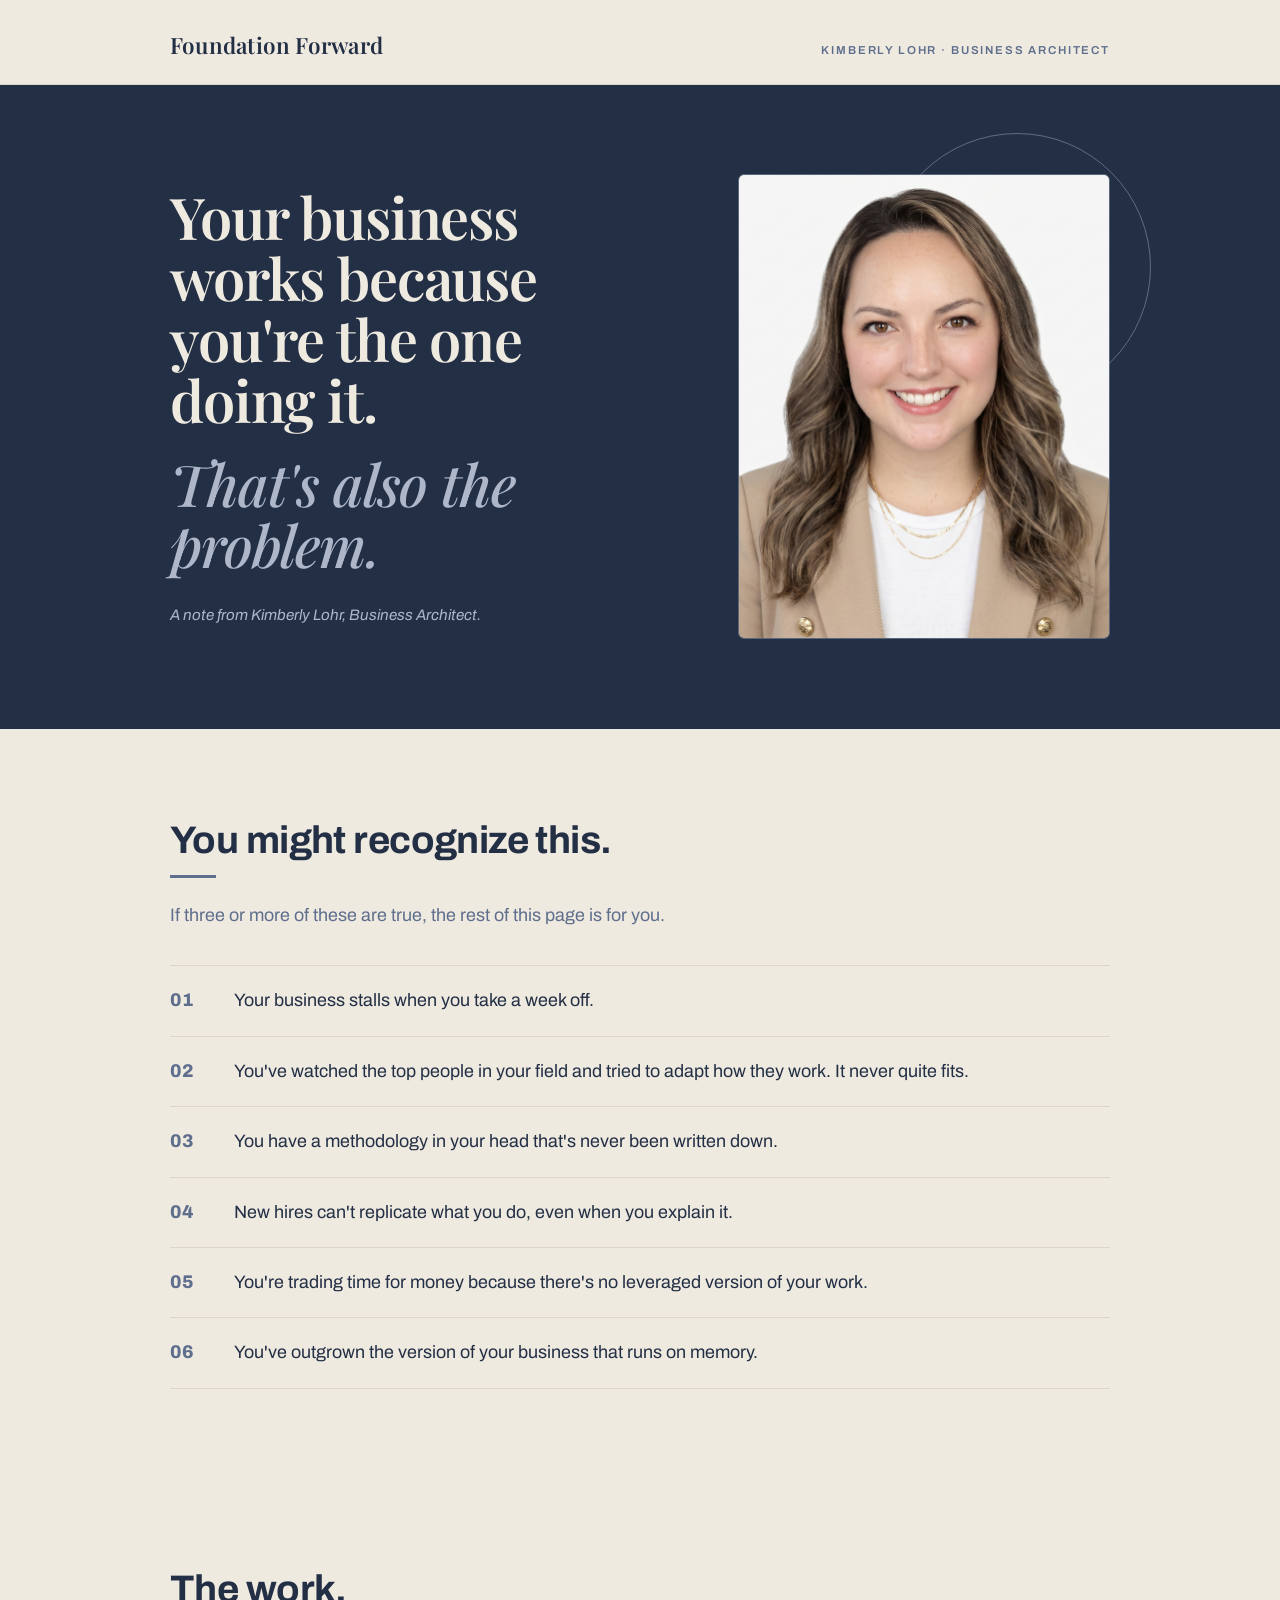
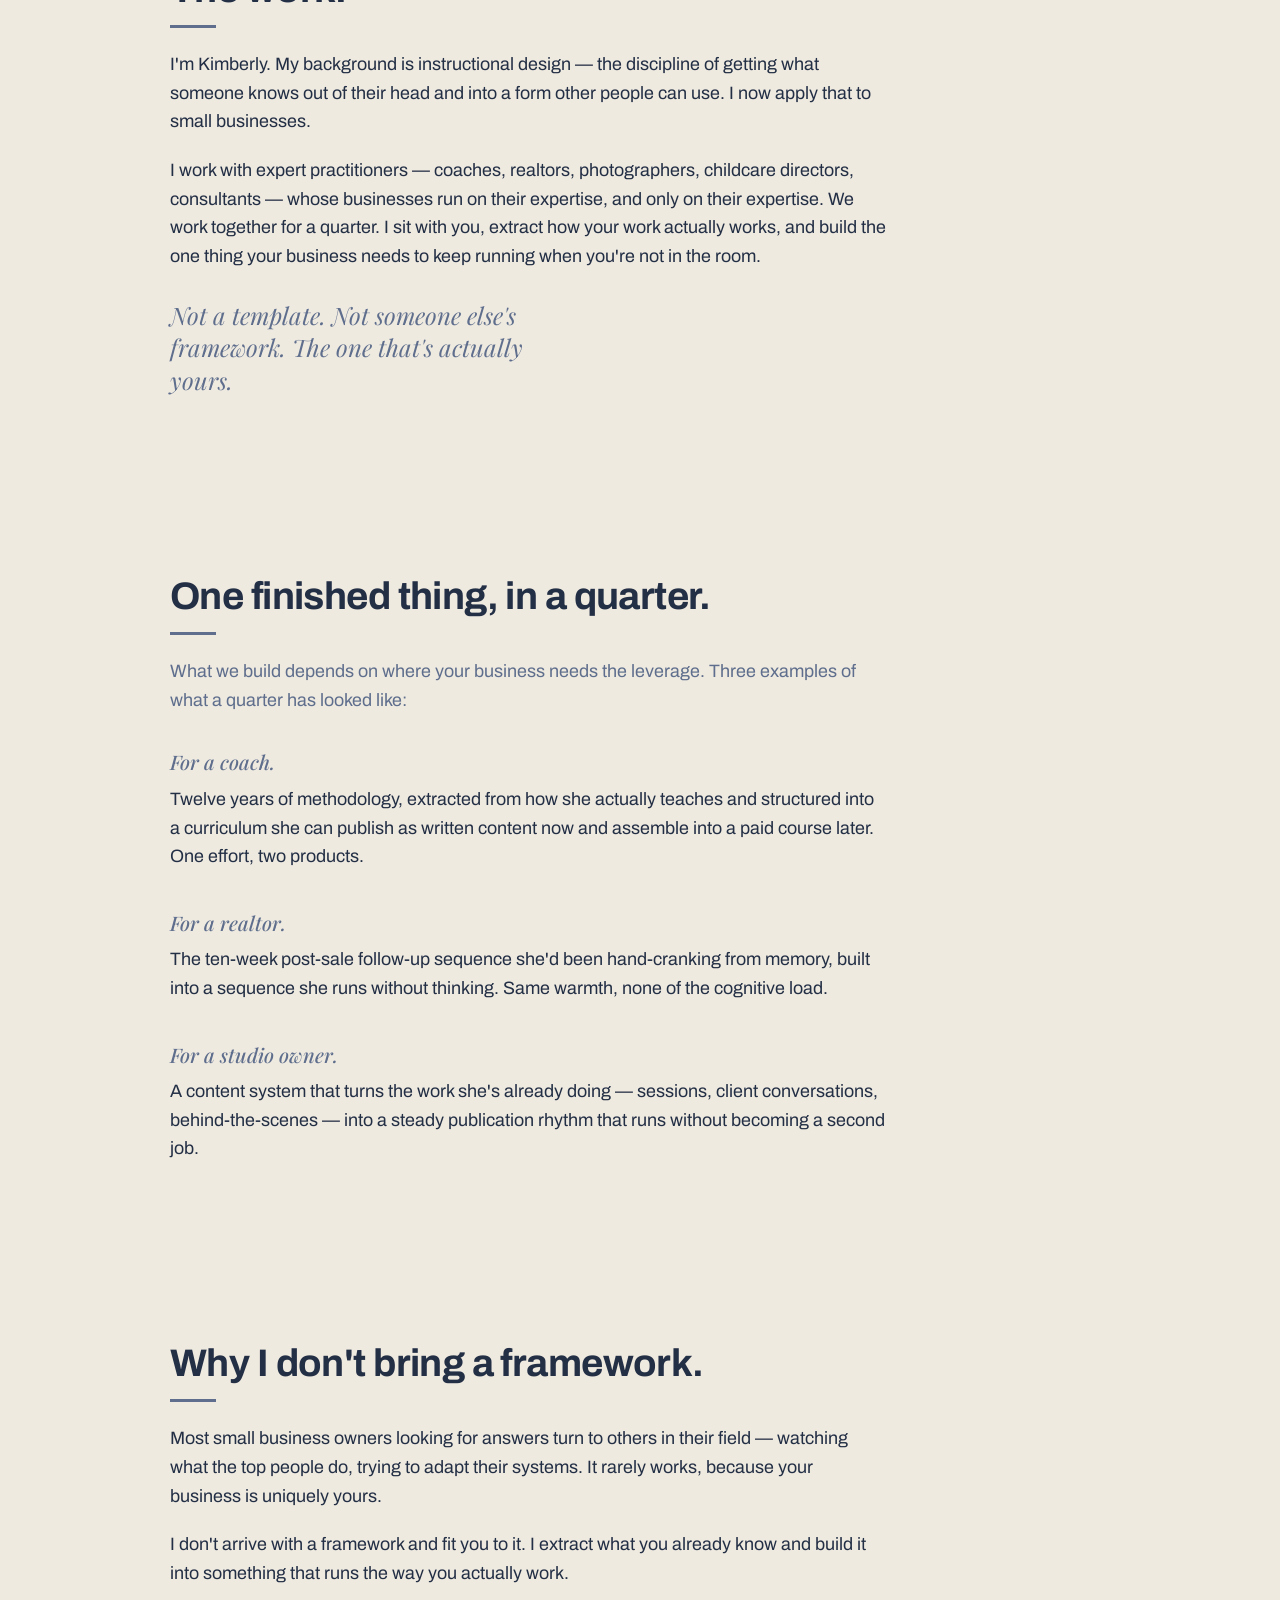
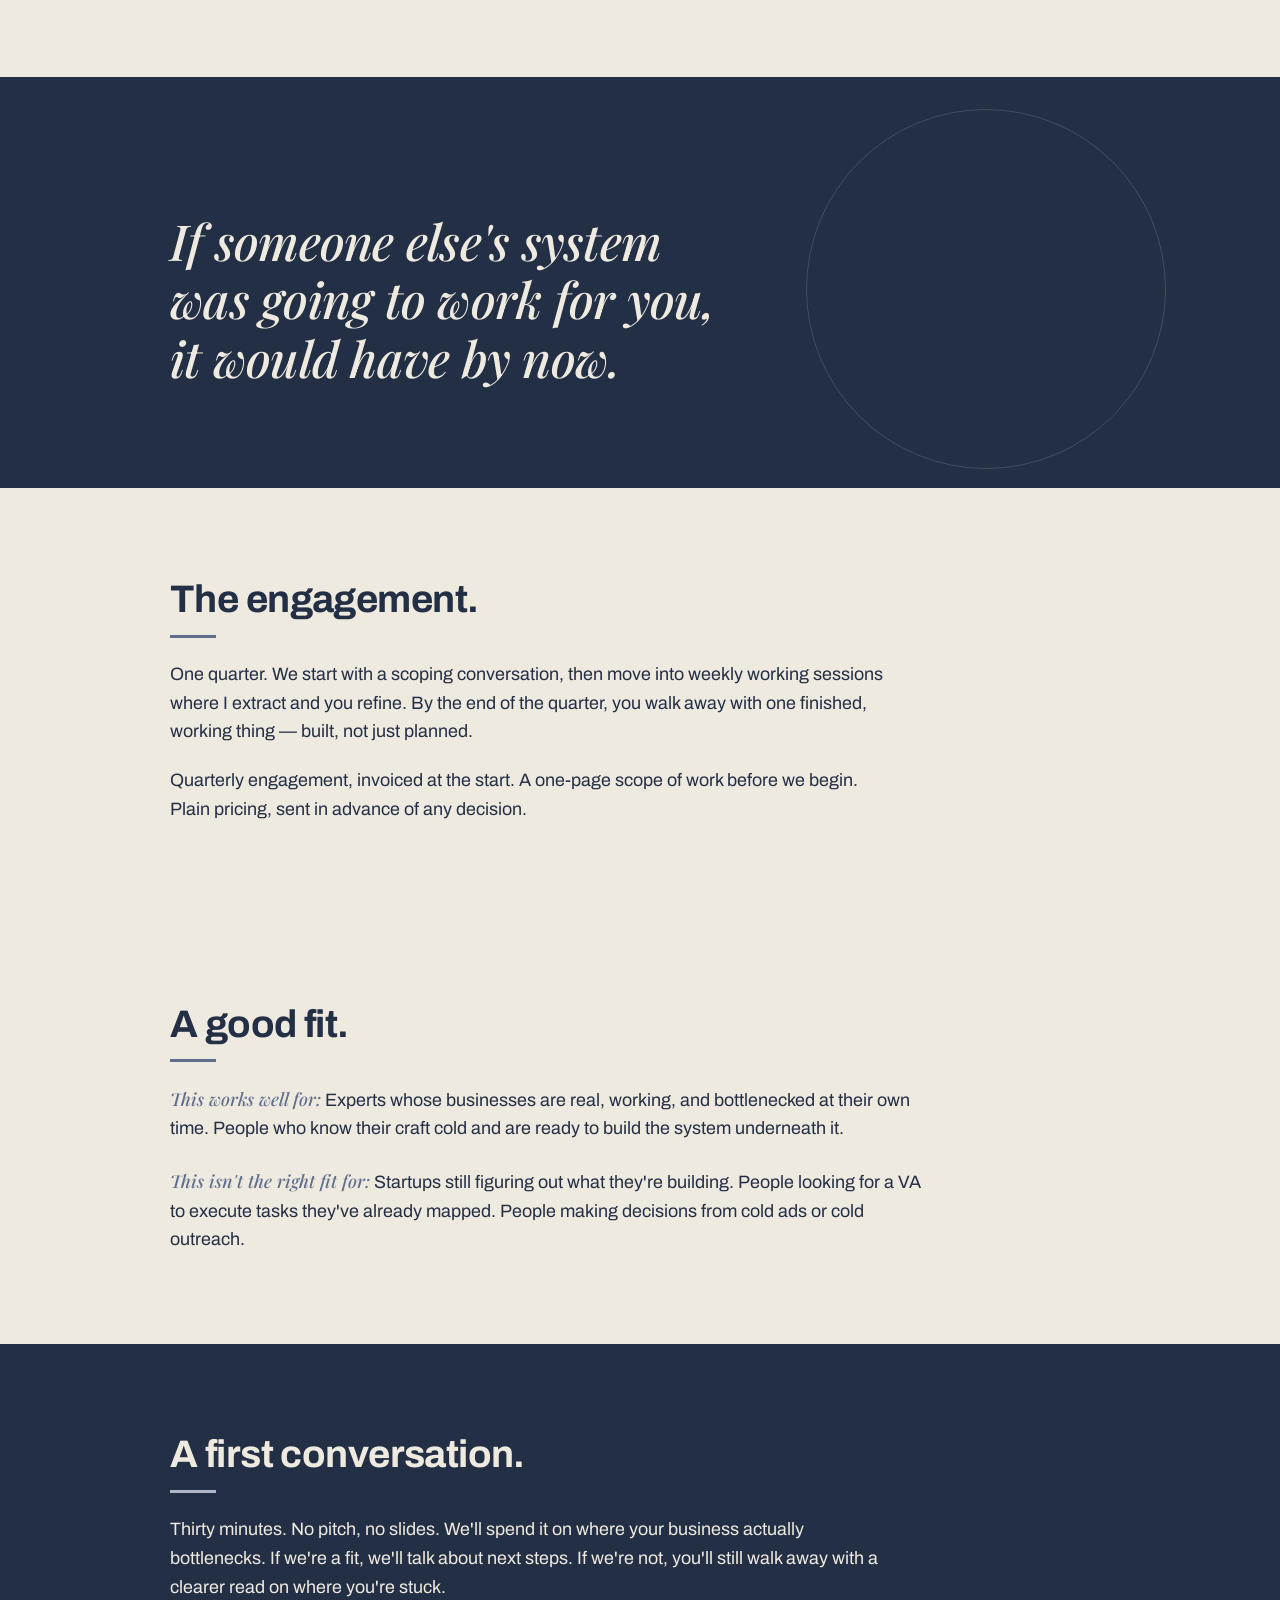
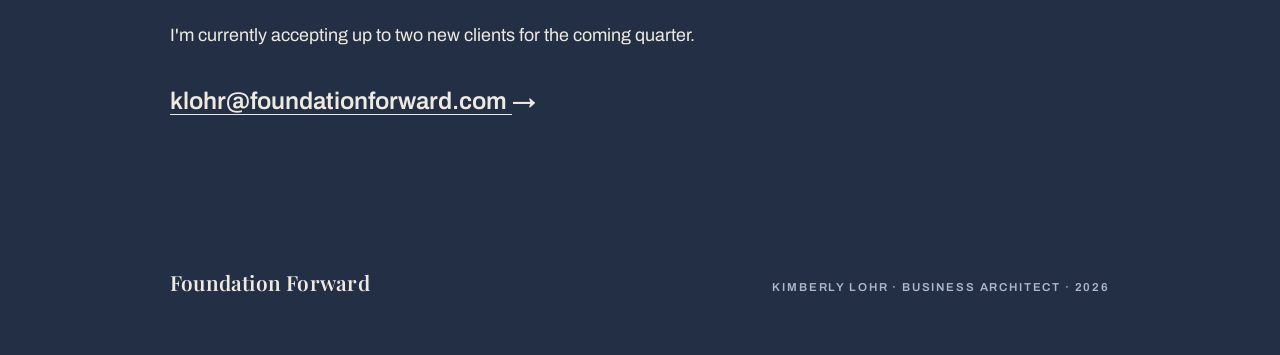
==== commit 48d45a6d: "Add motion and depth for a more produced, less-static feel Brings the brand-kit page to life with in" ====
--- a/index.html
+++ b/index.html
@@ -25,20 +25,23 @@
   <div class="panel__inner hero__inner">
     <div class="hero__text">
       <h1 class="hero__line">
-        Your business works because you're the one doing it.
+        <span class="hero__l1">Your business works because you're the one doing it.</span>
         <span class="hero__pivot">That's also the problem.</span>
       </h1>
       <p class="hero__note">A note from Kimberly Lohr, Business Architect.</p>
     </div>
     <div class="hero__photo-wrap">
-      <img class="hero__photo" src="klohr_headshot.jpg" alt="Kimberly Lohr" />
+      <span class="shape-ring" aria-hidden="true" data-parallax="0.12"></span>
+      <span class="hero__frame">
+        <img class="hero__photo" src="klohr_headshot.jpg" alt="Kimberly Lohr" />
+      </span>
     </div>
   </div>
 </section>
 
 <!-- 2 · THE DIAGNOSTIC -->
 <section class="panel panel--cream">
-  <div class="panel__inner">
+  <div class="panel__inner js-reveal">
     <h2>You might recognize this.</h2>
     <p class="lead">If three or more of these are true, the rest of this page is for you.</p>
     <ol class="diagnostic">
@@ -54,7 +57,7 @@
 
 <!-- 3 · WHAT I DO -->
 <section class="panel panel--cream">
-  <div class="panel__inner">
+  <div class="panel__inner js-reveal">
     <h2>The work.</h2>
     <p>I'm Kimberly. My background is instructional design — the discipline of getting what someone knows out of their head and into a form other people can use. I now apply that to small businesses.</p>
     <p>I work with expert practitioners — coaches, realtors, photographers, childcare directors, consultants — whose businesses run on their expertise, and only on their expertise. We work together for a quarter. I sit with you, extract how your work actually works, and build the one thing your business needs to keep running when you're not in the room.</p>
@@ -64,7 +67,7 @@
 
 <!-- 4 · WHAT YOU WALK AWAY WITH -->
 <section class="panel panel--cream">
-  <div class="panel__inner">
+  <div class="panel__inner js-reveal">
     <h2>One finished thing, in a quarter.</h2>
     <p class="lead">What we build depends on where your business needs the leverage. Three examples of what a quarter has looked like:</p>
 
@@ -87,7 +90,7 @@
 
 <!-- 5 · WHY THIS IS DIFFERENT -->
 <section class="panel panel--cream">
-  <div class="panel__inner">
+  <div class="panel__inner js-reveal">
     <h2>Why I don't bring a framework.</h2>
     <p>Most small business owners looking for answers turn to others in their field — watching what the top people do, trying to adapt their systems. It rarely works, because your business is uniquely yours.</p>
     <p>I don't arrive with a framework and fit you to it. I extract what you already know and build it into something that runs the way you actually work.</p>
@@ -96,14 +99,16 @@
 
 <!-- PULL QUOTE (navy band) -->
 <section class="panel panel--navy quote-band">
-  <div class="panel__inner">
+  <div class="panel__inner js-reveal">
+    <span class="shape-circle" aria-hidden="true" data-parallax="0.08"></span>
+    <span class="quote-rule" aria-hidden="true"></span>
     <blockquote class="pull">If someone else's system was going to work for you, it would have by now.</blockquote>
   </div>
 </section>
 
 <!-- 6 · HOW WE WORK TOGETHER -->
 <section class="panel panel--cream">
-  <div class="panel__inner">
+  <div class="panel__inner js-reveal">
     <h2>The engagement.</h2>
     <p>One quarter. We start with a scoping conversation, then move into weekly working sessions where I extract and you refine. By the end of the quarter, you walk away with one finished, working thing — built, not just planned.</p>
     <p>Quarterly engagement, invoiced at the start. A one-page scope of work before we begin. Plain pricing, sent in advance of any decision.</p>
@@ -112,7 +117,7 @@
 
 <!-- 7 · WHO THIS IS FOR, AND ISN'T -->
 <section class="panel panel--cream">
-  <div class="panel__inner">
+  <div class="panel__inner js-reveal">
     <h2>A good fit.</h2>
     <p class="fit"><span class="fit__label">This works well for:</span> Experts whose businesses are real, working, and bottlenecked at their own time. People who know their craft cold and are ready to build the system underneath it.</p>
     <p class="fit"><span class="fit__label">This isn't the right fit for:</span> Startups still figuring out what they're building. People looking for a VA to execute tasks they've already mapped. People making decisions from cold ads or cold outreach.</p>
@@ -121,11 +126,11 @@
 
 <!-- 8 · THE CONVERSATION (navy close) -->
 <section class="panel panel--navy conversation">
-  <div class="panel__inner">
+  <div class="panel__inner js-reveal">
     <h2>A first conversation.</h2>
     <p>Thirty minutes. No pitch, no slides. We'll spend it on where your business actually bottlenecks. If we're a fit, we'll talk about next steps. If we're not, you'll still walk away with a clearer read on where you're stuck.</p>
     <p>I'm currently accepting up to two new clients for the coming quarter.</p>
-    <p class="cta"><a href="mailto:klohr@foundationforward.com">klohr@foundationforward.com&#8201;→</a></p>
+    <p class="cta"><a href="mailto:klohr@foundationforward.com">klohr@foundationforward.com&#8201;<span class="cta__arrow">→</span></a></p>
   </div>
 </section>
 
@@ -137,5 +142,46 @@
   </div>
 </footer>
 
+<script>
+  (function () {
+    var reduce = window.matchMedia('(prefers-reduced-motion: reduce)').matches;
+    var reveals = document.querySelectorAll('.js-reveal');
+
+    if (reduce || !('IntersectionObserver' in window)) {
+      reveals.forEach(function (el) { el.classList.add('is-visible'); });
+      return;
+    }
+
+    var io = new IntersectionObserver(function (entries) {
+      entries.forEach(function (e) {
+        if (e.isIntersecting) {
+          e.target.classList.add('is-visible');
+          io.unobserve(e.target);
+        }
+      });
+    }, { threshold: 0.18, rootMargin: '0px 0px -8% 0px' });
+
+    reveals.forEach(function (el) { io.observe(el); });
+
+    /* gentle parallax on the decorative shapes only */
+    var shapes = document.querySelectorAll('[data-parallax]');
+    if (shapes.length) {
+      var ticking = false;
+      window.addEventListener('scroll', function () {
+        if (ticking) return;
+        ticking = true;
+        requestAnimationFrame(function () {
+          var y = window.pageYOffset;
+          shapes.forEach(function (s) {
+            var rate = parseFloat(s.getAttribute('data-parallax')) || 0;
+            s.style.transform = 'translate3d(0,' + (y * rate * -1) + 'px,0)';
+          });
+          ticking = false;
+        });
+      }, { passive: true });
+    }
+  })();
+</script>
+
 </body>
 </html>
--- a/style.css
+++ b/style.css
@@ -1,14 +1,16 @@
 /* Foundation Forward — Kimberly Lohr
    Brand-kit aesthetic: navy blocks against warm cream, bold Archivo
    headlines, elegant Playfair display + pull-quote, slate/periwinkle
-   accents. No JS. */
+   accents. Motion: staggered scroll reveals, draw-in accents, gentle
+   parallax shapes, hover life. All reduced-motion aware. */
 
 :root {
   --navy:   #232F45;
   --slate:  #5E6E8C;
   --periw:  #AEB7C9;
   --cream:  #EFEAE0;
-  --cream-line: #DCD6C8; /* hairline on cream */
+  --cream-line: #DCD6C8;
+  --ease:   cubic-bezier(0.2, 0.7, 0.2, 1);
 }
 
 *, *::before, *::after { box-sizing: border-box; margin: 0; padding: 0; }
@@ -24,15 +26,16 @@
   font-weight: 400;
   -webkit-font-smoothing: antialiased;
   text-rendering: optimizeLegibility;
+  overflow-x: hidden;
 }
 
 ::selection { background: var(--slate); color: var(--cream); }
 
 img { display: block; max-width: 100%; }
 
-/* ── PANELS (full-bleed color fields, constrained inner) ── */
+/* ── PANELS ── */
 .panel { padding: clamp(3.25rem, 7vw, 6rem) 1.5rem; }
-.panel__inner { max-width: 940px; margin: 0 auto; }
+.panel__inner { max-width: 940px; margin: 0 auto; position: relative; }
 
 .panel--cream { background: var(--cream); color: var(--navy); }
 .panel--navy  { background: var(--navy);  color: var(--cream); }
@@ -40,73 +43,56 @@
 /* ── MASTHEAD ── */
 .masthead { background: var(--cream); padding: 1.75rem 1.5rem 1.25rem; border-bottom: 1px solid var(--cream-line); }
 .masthead__inner {
-  max-width: 940px;
-  margin: 0 auto;
-  display: flex;
-  justify-content: space-between;
-  align-items: baseline;
-  gap: 1rem;
-  flex-wrap: wrap;
-}
-
+  max-width: 940px; margin: 0 auto;
+  display: flex; justify-content: space-between; align-items: baseline;
+  gap: 1rem; flex-wrap: wrap;
+}
 .wordmark {
   font-family: 'Playfair Display', Georgia, serif;
-  font-weight: 600;
-  font-size: 1.4rem;
-  letter-spacing: 0.01em;
-  color: var(--navy);
-  text-decoration: none;
-}
-
+  font-weight: 600; font-size: 1.4rem; letter-spacing: 0.01em;
+  color: var(--navy); text-decoration: none;
+}
 .masthead__role {
-  font-family: 'Archivo', sans-serif;
-  font-size: 0.72rem;
-  font-weight: 600;
-  letter-spacing: 0.16em;
-  text-transform: uppercase;
-  color: var(--slate);
-}
-
-/* ── HEADINGS (bold sans, the kit's punch) ── */
+  font-family: 'Archivo', sans-serif; font-size: 0.72rem; font-weight: 600;
+  letter-spacing: 0.16em; text-transform: uppercase; color: var(--slate);
+}
+
+/* ── HEADINGS (bold sans + draw-in accent) ── */
 h2 {
-  font-family: 'Archivo', sans-serif;
-  font-weight: 700;
-  font-size: clamp(1.6rem, 3.6vw, 2.4rem);
-  line-height: 1.1;
-  letter-spacing: -0.015em;
-  margin-bottom: 1.4rem;
-}
+  font-family: 'Archivo', sans-serif; font-weight: 700;
+  font-size: clamp(1.6rem, 3.6vw, 2.4rem); line-height: 1.1;
+  letter-spacing: -0.015em; margin-bottom: 1.4rem;
+}
+h2::after {
+  content: ''; display: block; width: 46px; height: 3px;
+  background: var(--slate); margin-top: 0.9rem;
+  transform: scaleX(0); transform-origin: left;
+  transition: transform 0.85s var(--ease) 0.2s;
+}
+.panel--navy h2::after { background: var(--periw); }
+.js-reveal.is-visible h2::after { transform: scaleX(1); }
 
 /* ── BODY ── */
 p {
-  font-size: clamp(1.05rem, 1.4vw, 1.2rem);
-  line-height: 1.6;
-  max-width: 40em;
-  margin-bottom: 1.25rem;
+  font-size: clamp(1.05rem, 1.4vw, 1.2rem); line-height: 1.6;
+  max-width: 40em; margin-bottom: 1.25rem;
 }
 p:last-child { margin-bottom: 0; }
 
 .lead { color: var(--slate); }
 .panel--navy .lead { color: var(--periw); }
-
 em { font-style: italic; }
 
 .emphatic {
-  font-family: 'Playfair Display', Georgia, serif;
-  font-style: italic;
-  font-size: clamp(1.2rem, 2vw, 1.5rem);
-  line-height: 1.35;
-  color: var(--slate);
-  margin-top: 1.75rem;
-  max-width: 30ch;
+  font-family: 'Playfair Display', Georgia, serif; font-style: italic;
+  font-size: clamp(1.2rem, 2vw, 1.5rem); line-height: 1.35;
+  color: var(--slate); margin-top: 1.75rem; max-width: 30ch;
 }
 
 /* ── LINKS ── */
 a {
-  color: var(--slate);
-  text-decoration: underline;
-  text-decoration-thickness: 1px;
-  text-underline-offset: 3px;
+  color: var(--slate); text-decoration: underline;
+  text-decoration-thickness: 1px; text-underline-offset: 3px;
   transition: text-decoration-thickness 0.18s ease;
 }
 a:hover, a:focus-visible { text-decoration-thickness: 2px; }
@@ -114,168 +100,188 @@
 
 /* ── 1 · HERO ── */
 .hero__inner {
-  display: grid;
-  grid-template-columns: 1.15fr 0.85fr;
-  gap: clamp(2rem, 5vw, 4rem);
-  align-items: center;
-}
-
+  display: grid; grid-template-columns: 1.15fr 0.85fr;
+  gap: clamp(2rem, 5vw, 4rem); align-items: center;
+}
 .hero__line {
-  font-family: 'Playfair Display', Georgia, serif;
-  font-weight: 600;
-  font-size: clamp(2.1rem, 5vw, 3.6rem);
-  line-height: 1.06;
-  letter-spacing: -0.02em;
-  color: var(--cream);
-}
-
+  font-family: 'Playfair Display', Georgia, serif; font-weight: 600;
+  font-size: clamp(2.1rem, 5vw, 3.6rem); line-height: 1.06;
+  letter-spacing: -0.02em; color: var(--cream);
+}
+.hero__l1 { display: block; }
 .hero__pivot {
-  display: block;
-  margin-top: 0.4em;
-  font-style: italic;
-  font-weight: 500;
-  color: var(--periw);
-}
-
+  display: block; margin-top: 0.4em; font-style: italic;
+  font-weight: 500; color: var(--periw);
+}
 .hero__note {
-  font-family: 'Archivo', sans-serif;
-  font-style: italic;
-  font-size: 0.95rem;
-  color: var(--periw);
-  margin-top: 1.75rem;
-  max-width: none;
-}
-
+  font-family: 'Archivo', sans-serif; font-style: italic;
+  font-size: 0.95rem; color: var(--periw); margin-top: 1.75rem; max-width: none;
+}
+
+.hero__photo-wrap { position: relative; }
+.shape-ring {
+  position: absolute; top: -9%; right: -11%;
+  width: 72%; aspect-ratio: 1; border-radius: 50%;
+  border: 1.5px solid rgba(174, 183, 201, 0.45);
+  z-index: 0; pointer-events: none; will-change: transform;
+}
+.hero__frame {
+  position: relative; z-index: 1; display: block;
+  border-radius: 6px; overflow: hidden;
+  border: 1px solid rgba(174, 183, 201, 0.4);
+}
 .hero__photo {
-  width: 100%;
-  aspect-ratio: 4 / 5;
-  object-fit: cover;
-  object-position: center 18%;
-  border-radius: 6px;
-  border: 1px solid rgba(174,183,201,0.4);
+  width: 100%; aspect-ratio: 4 / 5; object-fit: cover; object-position: center 18%;
   filter: contrast(1.02) saturate(0.95);
-}
+  transition: transform 0.7s var(--ease);
+}
+.hero__frame:hover .hero__photo { transform: scale(1.035); }
 
 /* ── 2 · DIAGNOSTIC ── */
-.diagnostic {
-  list-style: none;
-  counter-reset: dx;
-  margin-top: 2.25rem;
-}
-
+.diagnostic { list-style: none; counter-reset: dx; margin-top: 2.25rem; }
 .diagnostic li {
-  counter-increment: dx;
-  display: grid;
-  grid-template-columns: 2.75rem 1fr;
-  gap: 1.25rem;
-  align-items: baseline;
-  padding: 1.25rem 0;
+  counter-increment: dx; display: grid; grid-template-columns: 2.75rem 1fr;
+  gap: 1.25rem; align-items: baseline; padding: 1.25rem 0;
   border-top: 1px solid var(--cream-line);
+  transition: padding-left 0.3s var(--ease);
 }
 .diagnostic li:last-child { border-bottom: 1px solid var(--cream-line); }
-
+.diagnostic li:hover { padding-left: 0.5rem; }
 .diagnostic li::before {
   content: counter(dx, decimal-leading-zero);
-  font-family: 'Archivo', sans-serif;
-  font-weight: 800;
-  font-size: 1.15rem;
-  letter-spacing: 0.02em;
-  color: var(--slate);
-}
-
-.diagnostic__text {
-  font-size: clamp(1.05rem, 1.4vw, 1.2rem);
-  line-height: 1.45;
-}
+  font-family: 'Archivo', sans-serif; font-weight: 800; font-size: 1.15rem;
+  letter-spacing: 0.02em; color: var(--slate);
+  transition: color 0.3s ease;
+}
+.diagnostic li:hover::before { color: var(--navy); }
+.diagnostic__text { font-size: clamp(1.05rem, 1.4vw, 1.2rem); line-height: 1.45; }
 
 /* ── 4 · EXAMPLES ── */
 .example { margin-top: 2.25rem; }
 .example:first-of-type { margin-top: 2rem; }
-
 .example__label {
-  font-family: 'Playfair Display', Georgia, serif;
-  font-style: italic;
-  font-weight: 500;
-  font-size: 1.25rem;
-  color: var(--slate);
-  margin-bottom: 0.4rem;
+  font-family: 'Playfair Display', Georgia, serif; font-style: italic;
+  font-weight: 500; font-size: 1.25rem; color: var(--slate); margin-bottom: 0.4rem;
 }
 
 /* ── PULL QUOTE (navy band) ── */
 .quote-band { padding-top: clamp(3.5rem, 8vw, 6.5rem); padding-bottom: clamp(3.5rem, 8vw, 6.5rem); }
-
+.quote-band .panel__inner { overflow: visible; }
+.quote-rule {
+  display: block; width: 64px; height: 3px; background: var(--periw);
+  margin-bottom: 1.75rem; transform: scaleX(0); transform-origin: left;
+  transition: transform 0.9s var(--ease);
+}
+.quote-band.is-visible .quote-rule { transform: scaleX(1); }
 .pull {
-  font-family: 'Playfair Display', Georgia, serif;
-  font-style: italic;
-  font-weight: 500;
-  font-size: clamp(1.8rem, 4.8vw, 3.1rem);
-  line-height: 1.18;
-  letter-spacing: -0.015em;
-  color: var(--cream);
-  max-width: 20ch;
+  font-family: 'Playfair Display', Georgia, serif; font-style: italic;
+  font-weight: 500; font-size: clamp(1.8rem, 4.8vw, 3.1rem);
+  line-height: 1.18; letter-spacing: -0.015em; color: var(--cream);
+  max-width: 20ch; position: relative; z-index: 1;
+}
+.shape-circle {
+  position: absolute; right: -6%; bottom: -40%;
+  width: 360px; max-width: 60%; aspect-ratio: 1; border-radius: 50%;
+  border: 1.5px solid rgba(174, 183, 201, 0.22);
+  z-index: 0; pointer-events: none; will-change: transform;
 }
 
 /* ── 7 · FIT ── */
 .fit { margin-bottom: 1.5rem; max-width: 42em; }
 .fit__label {
-  font-family: 'Playfair Display', Georgia, serif;
-  font-style: italic;
-  font-weight: 500;
-  color: var(--slate);
+  font-family: 'Playfair Display', Georgia, serif; font-style: italic;
+  font-weight: 500; color: var(--slate);
 }
 
 /* ── 8 · CONVERSATION / CTA ── */
 .conversation .cta { margin-top: 2rem; }
 .conversation .cta a {
-  font-family: 'Archivo', sans-serif;
-  font-weight: 600;
-  font-size: clamp(1.15rem, 2vw, 1.5rem);
-  color: var(--cream);
-  text-decoration-thickness: 1px;
-  text-underline-offset: 5px;
-  white-space: nowrap;
+  font-family: 'Archivo', sans-serif; font-weight: 600;
+  font-size: clamp(1.15rem, 2vw, 1.5rem); color: var(--cream);
+  text-decoration-thickness: 1px; text-underline-offset: 5px; white-space: nowrap;
 }
 .conversation .cta a:hover { text-decoration-thickness: 2px; }
+.cta__arrow { display: inline-block; transition: transform 0.25s var(--ease); }
+.conversation .cta a:hover .cta__arrow { transform: translateX(5px); }
 
 /* ── 9 · FOOTER ── */
 .footer { padding-top: clamp(2.5rem, 5vw, 3.5rem); padding-bottom: clamp(2.5rem, 5vw, 3.5rem); }
 .footer .panel__inner {
-  display: flex;
-  justify-content: space-between;
-  align-items: baseline;
-  gap: 1rem;
-  flex-wrap: wrap;
+  display: flex; justify-content: space-between; align-items: baseline;
+  gap: 1rem; flex-wrap: wrap;
 }
 .wordmark--footer { font-family: 'Playfair Display', serif; font-weight: 600; font-size: 1.3rem; color: var(--cream); margin: 0; }
 .colophon {
-  font-family: 'Archivo', sans-serif;
-  font-size: 0.72rem;
-  font-weight: 600;
-  letter-spacing: 0.16em;
-  text-transform: uppercase;
-  color: var(--periw);
-  margin: 0;
-}
-
-/* ── HERO FADE (the one animation) ── */
-@media (prefers-reduced-motion: no-preference) {
-  .hero__text, .hero__photo-wrap { animation: heroIn 600ms ease-out both; }
-  .hero__photo-wrap { animation-delay: 120ms; }
-  @keyframes heroIn {
-    from { opacity: 0; transform: translateY(8px); }
-    to   { opacity: 1; transform: translateY(0); }
-  }
-}
+  font-family: 'Archivo', sans-serif; font-size: 0.72rem; font-weight: 600;
+  letter-spacing: 0.16em; text-transform: uppercase; color: var(--periw); margin: 0;
+}
+
+/* ════════ MOTION ════════ */
+
+/* Scroll reveals: section children rise + fade, staggered. */
+.js-reveal h2,
+.js-reveal p,
+.js-reveal .example,
+.js-reveal .diagnostic li,
+.js-reveal .pull {
+  opacity: 0;
+  transform: translateY(22px);
+  transition: opacity 0.75s var(--ease), transform 0.75s var(--ease);
+}
+.js-reveal.is-visible h2,
+.js-reveal.is-visible p,
+.js-reveal.is-visible .example,
+.js-reveal.is-visible .diagnostic li,
+.js-reveal.is-visible .pull {
+  opacity: 1;
+  transform: none;
+}
+
+/* stagger within a section */
+.js-reveal.is-visible h2 { transition-delay: 0.04s; }
+.js-reveal.is-visible .lead { transition-delay: 0.12s; }
+.js-reveal.is-visible > p:not(.lead) { transition-delay: 0.16s; }
+.js-reveal.is-visible .emphatic { transition-delay: 0.28s; }
+
+.js-reveal.is-visible .diagnostic li:nth-child(1) { transition-delay: 0.14s; }
+.js-reveal.is-visible .diagnostic li:nth-child(2) { transition-delay: 0.21s; }
+.js-reveal.is-visible .diagnostic li:nth-child(3) { transition-delay: 0.28s; }
+.js-reveal.is-visible .diagnostic li:nth-child(4) { transition-delay: 0.35s; }
+.js-reveal.is-visible .diagnostic li:nth-child(5) { transition-delay: 0.42s; }
+.js-reveal.is-visible .diagnostic li:nth-child(6) { transition-delay: 0.49s; }
+
+.js-reveal.is-visible .example:nth-of-type(1) { transition-delay: 0.16s; }
+.js-reveal.is-visible .example:nth-of-type(2) { transition-delay: 0.26s; }
+.js-reveal.is-visible .example:nth-of-type(3) { transition-delay: 0.36s; }
+
+.js-reveal.is-visible .pull { transition-delay: 0.18s; }
+
+/* Hero entrance on load (above the fold) */
+@keyframes riseIn { from { opacity: 0; transform: translateY(22px); } to { opacity: 1; transform: none; } }
+@keyframes photoIn { from { opacity: 0; transform: scale(1.06); } to { opacity: 1; transform: scale(1); } }
+@keyframes ringIn { from { opacity: 0; transform: scale(0.9); } to { opacity: 1; transform: scale(1); } }
+
+.hero__l1   { animation: riseIn 0.85s var(--ease) 0.05s both; }
+.hero__pivot{ animation: riseIn 0.85s var(--ease) 0.22s both; }
+.hero__note { animation: riseIn 0.85s var(--ease) 0.42s both; }
+.hero__frame .hero__photo { animation: photoIn 1.1s var(--ease) 0.15s both; }
+.shape-ring { animation: ringIn 1.2s var(--ease) 0.3s both; }
 
 /* ── MOBILE ── */
 @media (max-width: 720px) {
   body { font-size: 17px; }
-
   .hero__inner { grid-template-columns: 1fr; gap: 2rem; }
-  .hero__photo-wrap { order: -1; }
-  .hero__photo { max-width: 300px; }
-
+  .hero__photo-wrap { order: -1; max-width: 320px; }
   .diagnostic li { grid-template-columns: 2.25rem 1fr; gap: 1rem; }
-
   .footer .panel__inner { flex-direction: column; align-items: flex-start; gap: 0.5rem; }
 }
+
+/* ── REDUCED MOTION: everything static ── */
+@media (prefers-reduced-motion: reduce) {
+  html { scroll-behavior: auto; }
+  *, *::before, *::after { animation: none !important; transition: none !important; }
+  .js-reveal h2, .js-reveal p, .js-reveal .example,
+  .js-reveal .diagnostic li, .js-reveal .pull { opacity: 1; transform: none; }
+  h2::after, .quote-rule { transform: scaleX(1); }
+  .shape-ring, .shape-circle { transform: none !important; }
+}
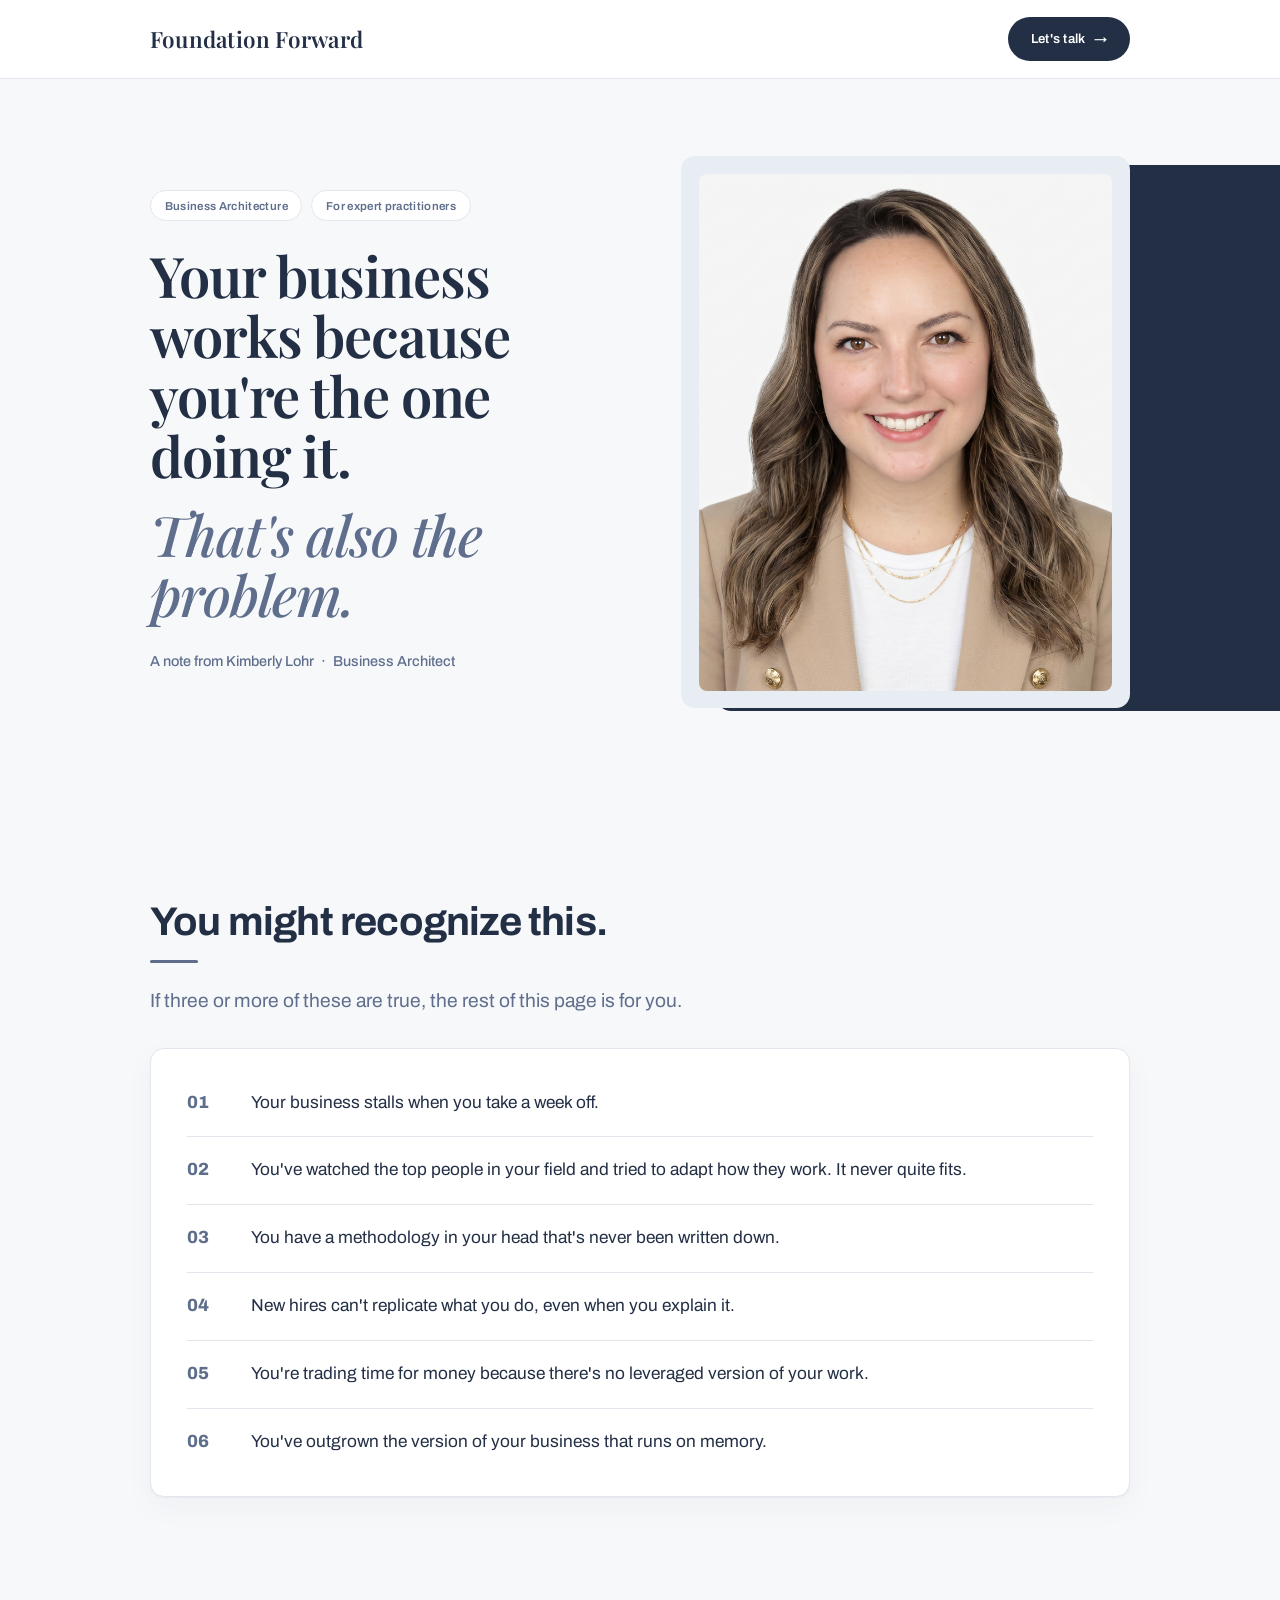
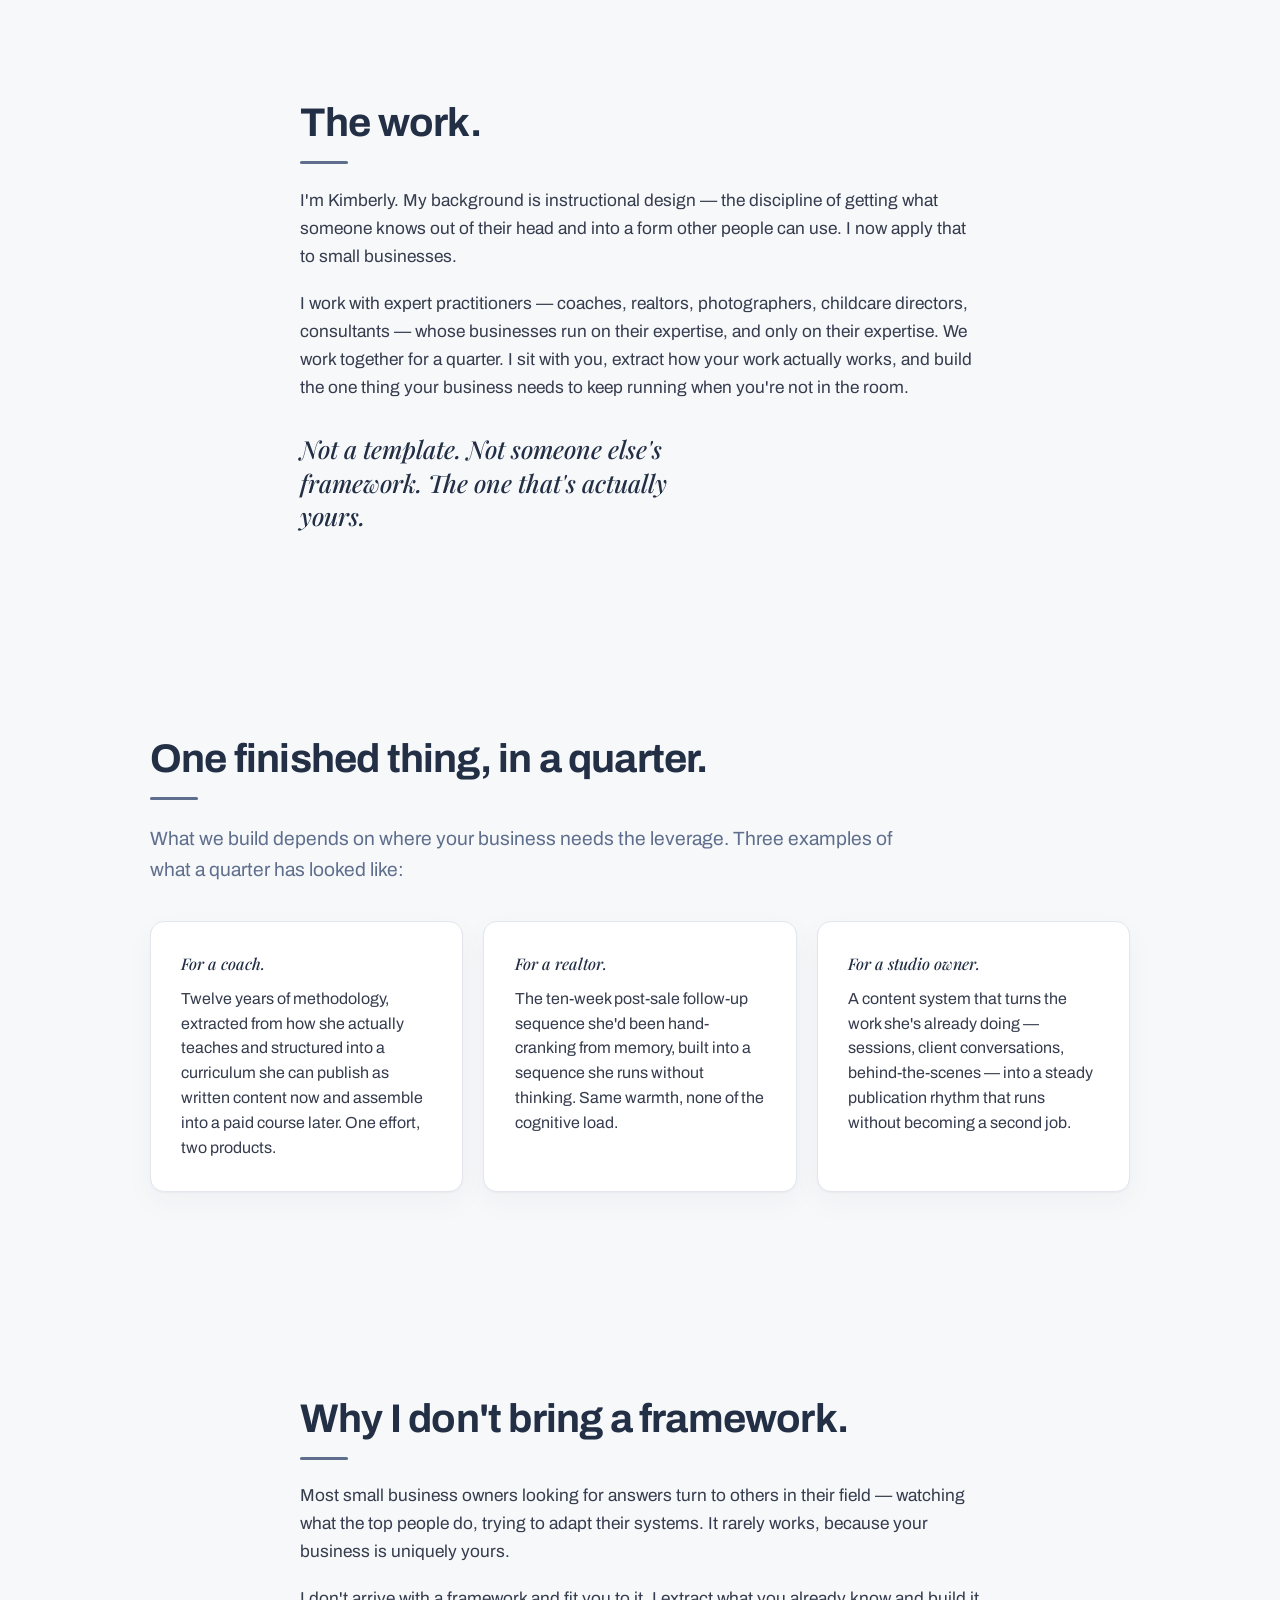
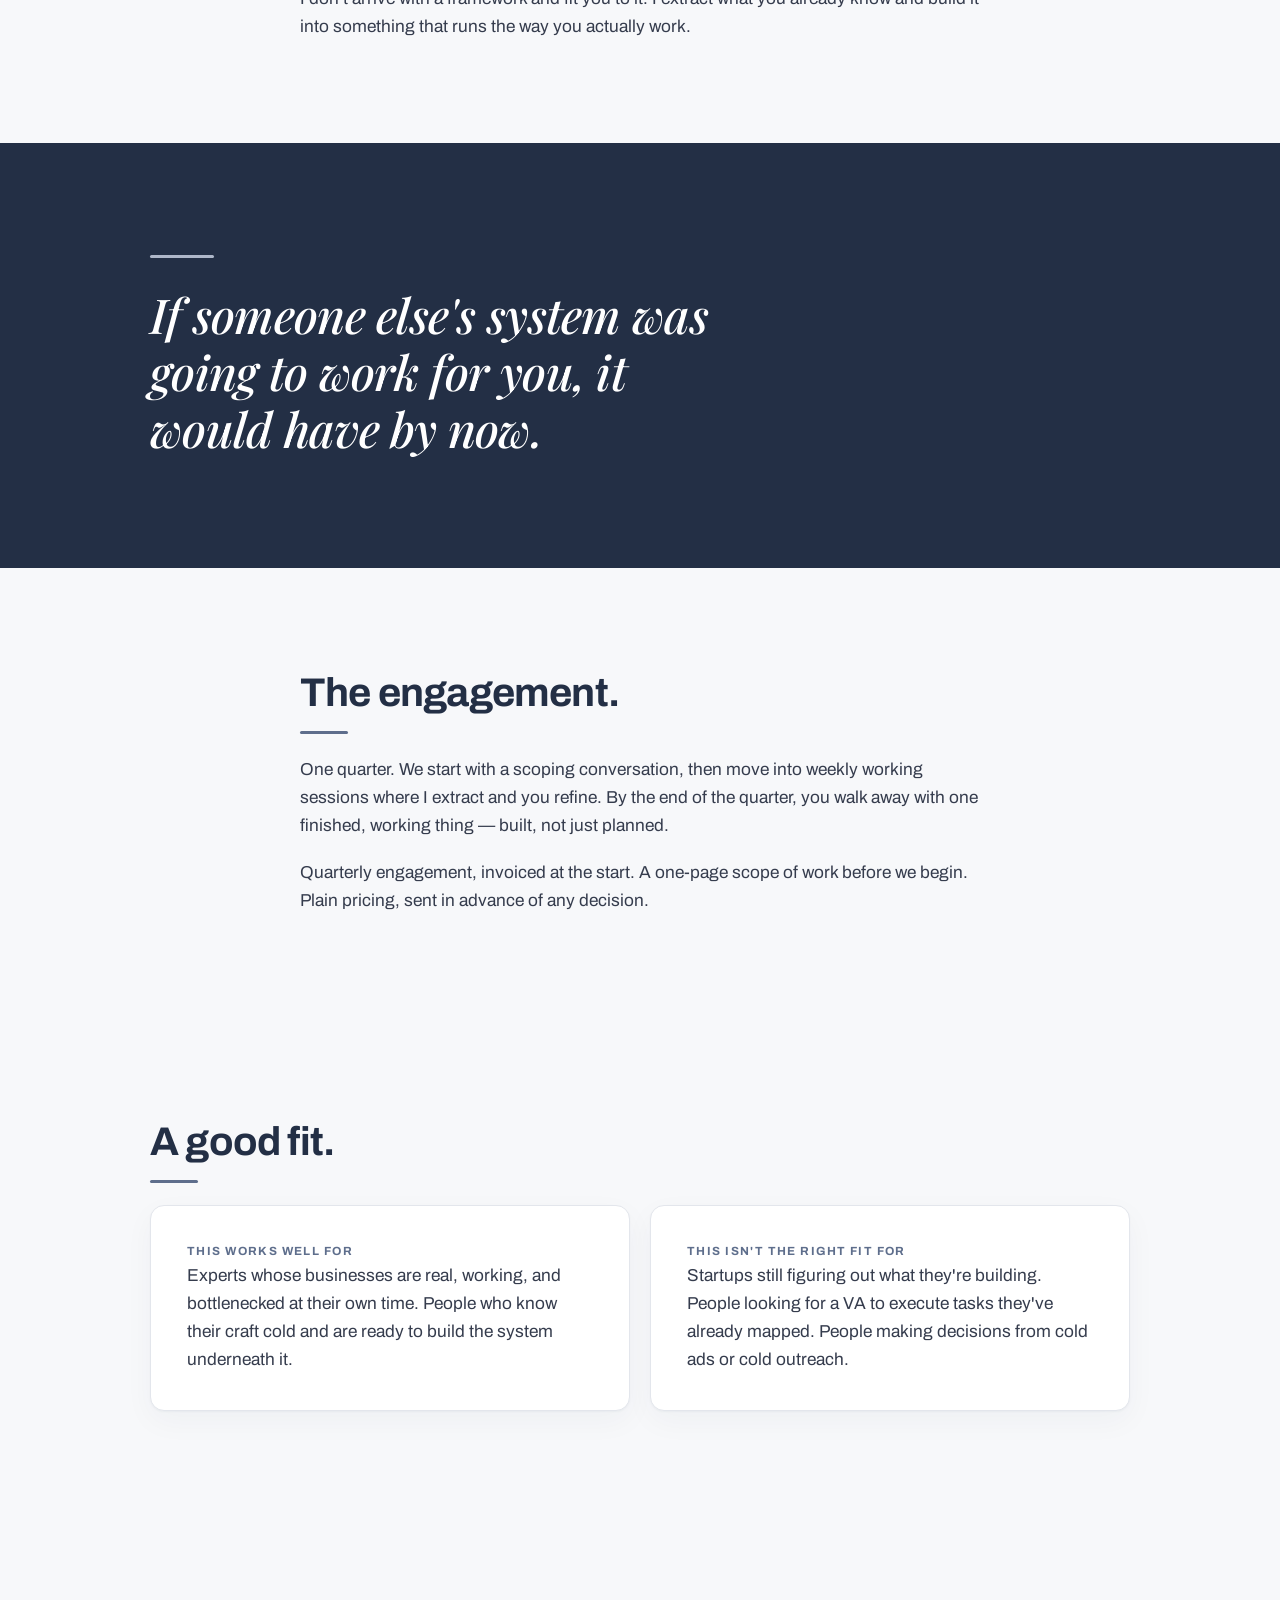
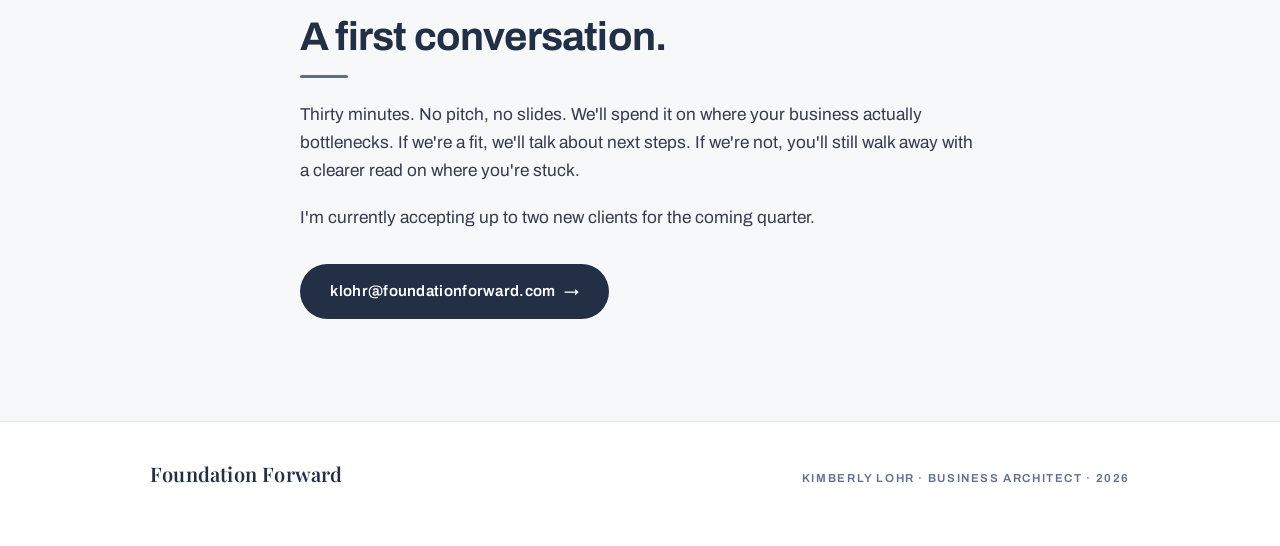
==== commit eb699d32: "Restyle airy + white-space-forward (Zoom-blog inspired) Flips the weighting from heavy navy blocks t" ====
--- a/index.html
+++ b/index.html
@@ -16,35 +16,39 @@
 <header class="masthead">
   <div class="masthead__inner">
     <a class="wordmark" href="#top">Foundation Forward</a>
-    <p class="masthead__role">Kimberly Lohr · Business Architect</p>
+    <a class="pill pill--solid" href="mailto:klohr@foundationforward.com">Let's talk <span class="cta__arrow">→</span></a>
   </div>
 </header>
 
 <!-- 1 · HERO (the ceiling) -->
-<section class="panel panel--navy hero" id="top">
-  <div class="panel__inner hero__inner">
+<section class="hero" id="top">
+  <span class="hero__block" aria-hidden="true" data-parallax="0.05"></span>
+  <div class="hero__inner">
     <div class="hero__text">
+      <div class="tags">
+        <span class="tag">Business Architecture</span>
+        <span class="tag">For expert practitioners</span>
+      </div>
       <h1 class="hero__line">
         <span class="hero__l1">Your business works because you're the one doing it.</span>
         <span class="hero__pivot">That's also the problem.</span>
       </h1>
-      <p class="hero__note">A note from Kimberly Lohr, Business Architect.</p>
+      <p class="hero__meta">A note from Kimberly Lohr&ensp;·&ensp;Business Architect</p>
     </div>
-    <div class="hero__photo-wrap">
-      <span class="shape-ring" aria-hidden="true" data-parallax="0.12"></span>
-      <span class="hero__frame">
+    <div class="hero__media">
+      <figure class="hero__figure">
         <img class="hero__photo" src="klohr_headshot.jpg" alt="Kimberly Lohr" />
-      </span>
+      </figure>
     </div>
   </div>
 </section>
 
 <!-- 2 · THE DIAGNOSTIC -->
-<section class="panel panel--cream">
-  <div class="panel__inner js-reveal">
+<section class="section">
+  <div class="container js-reveal">
     <h2>You might recognize this.</h2>
     <p class="lead">If three or more of these are true, the rest of this page is for you.</p>
-    <ol class="diagnostic">
+    <ol class="diagnostic card">
       <li><span class="diagnostic__text">Your business stalls when you take a week off.</span></li>
       <li><span class="diagnostic__text">You've watched the top people in your field and tried to adapt how they work. It never quite fits.</span></li>
       <li><span class="diagnostic__text">You have a methodology in your head that's never been written down.</span></li>
@@ -56,8 +60,8 @@
 </section>
 
 <!-- 3 · WHAT I DO -->
-<section class="panel panel--cream">
-  <div class="panel__inner js-reveal">
+<section class="section">
+  <div class="container container--narrow js-reveal">
     <h2>The work.</h2>
     <p>I'm Kimberly. My background is instructional design — the discipline of getting what someone knows out of their head and into a form other people can use. I now apply that to small businesses.</p>
     <p>I work with expert practitioners — coaches, realtors, photographers, childcare directors, consultants — whose businesses run on their expertise, and only on their expertise. We work together for a quarter. I sit with you, extract how your work actually works, and build the one thing your business needs to keep running when you're not in the room.</p>
@@ -66,49 +70,47 @@
 </section>
 
 <!-- 4 · WHAT YOU WALK AWAY WITH -->
-<section class="panel panel--cream">
-  <div class="panel__inner js-reveal">
+<section class="section">
+  <div class="container js-reveal">
     <h2>One finished thing, in a quarter.</h2>
     <p class="lead">What we build depends on where your business needs the leverage. Three examples of what a quarter has looked like:</p>
-
-    <div class="example">
-      <p class="example__label">For a coach.</p>
-      <p>Twelve years of methodology, extracted from how she actually teaches and structured into a curriculum she can publish as written content now and assemble into a paid course later. One effort, two products.</p>
-    </div>
-
-    <div class="example">
-      <p class="example__label">For a realtor.</p>
-      <p>The ten-week post-sale follow-up sequence she'd been hand-cranking from memory, built into a sequence she runs without thinking. Same warmth, none of the cognitive load.</p>
-    </div>
-
-    <div class="example">
-      <p class="example__label">For a studio owner.</p>
-      <p>A content system that turns the work she's already doing — sessions, client conversations, behind-the-scenes — into a steady publication rhythm that runs without becoming a second job.</p>
+    <div class="examples">
+      <div class="example card">
+        <p class="example__label">For a coach.</p>
+        <p>Twelve years of methodology, extracted from how she actually teaches and structured into a curriculum she can publish as written content now and assemble into a paid course later. One effort, two products.</p>
+      </div>
+      <div class="example card">
+        <p class="example__label">For a realtor.</p>
+        <p>The ten-week post-sale follow-up sequence she'd been hand-cranking from memory, built into a sequence she runs without thinking. Same warmth, none of the cognitive load.</p>
+      </div>
+      <div class="example card">
+        <p class="example__label">For a studio owner.</p>
+        <p>A content system that turns the work she's already doing — sessions, client conversations, behind-the-scenes — into a steady publication rhythm that runs without becoming a second job.</p>
+      </div>
     </div>
   </div>
 </section>
 
 <!-- 5 · WHY THIS IS DIFFERENT -->
-<section class="panel panel--cream">
-  <div class="panel__inner js-reveal">
+<section class="section">
+  <div class="container container--narrow js-reveal">
     <h2>Why I don't bring a framework.</h2>
     <p>Most small business owners looking for answers turn to others in their field — watching what the top people do, trying to adapt their systems. It rarely works, because your business is uniquely yours.</p>
     <p>I don't arrive with a framework and fit you to it. I extract what you already know and build it into something that runs the way you actually work.</p>
   </div>
 </section>
 
-<!-- PULL QUOTE (navy band) -->
-<section class="panel panel--navy quote-band">
-  <div class="panel__inner js-reveal">
-    <span class="shape-circle" aria-hidden="true" data-parallax="0.08"></span>
+<!-- PULL QUOTE (the one bold navy block) -->
+<section class="quote-band">
+  <div class="container js-reveal">
     <span class="quote-rule" aria-hidden="true"></span>
     <blockquote class="pull">If someone else's system was going to work for you, it would have by now.</blockquote>
   </div>
 </section>
 
 <!-- 6 · HOW WE WORK TOGETHER -->
-<section class="panel panel--cream">
-  <div class="panel__inner js-reveal">
+<section class="section">
+  <div class="container container--narrow js-reveal">
     <h2>The engagement.</h2>
     <p>One quarter. We start with a scoping conversation, then move into weekly working sessions where I extract and you refine. By the end of the quarter, you walk away with one finished, working thing — built, not just planned.</p>
     <p>Quarterly engagement, invoiced at the start. A one-page scope of work before we begin. Plain pricing, sent in advance of any decision.</p>
@@ -116,27 +118,35 @@
 </section>
 
 <!-- 7 · WHO THIS IS FOR, AND ISN'T -->
-<section class="panel panel--cream">
-  <div class="panel__inner js-reveal">
+<section class="section">
+  <div class="container js-reveal">
     <h2>A good fit.</h2>
-    <p class="fit"><span class="fit__label">This works well for:</span> Experts whose businesses are real, working, and bottlenecked at their own time. People who know their craft cold and are ready to build the system underneath it.</p>
-    <p class="fit"><span class="fit__label">This isn't the right fit for:</span> Startups still figuring out what they're building. People looking for a VA to execute tasks they've already mapped. People making decisions from cold ads or cold outreach.</p>
+    <div class="fit-grid">
+      <div class="fit card">
+        <p class="fit__label">This works well for</p>
+        <p>Experts whose businesses are real, working, and bottlenecked at their own time. People who know their craft cold and are ready to build the system underneath it.</p>
+      </div>
+      <div class="fit card">
+        <p class="fit__label">This isn't the right fit for</p>
+        <p>Startups still figuring out what they're building. People looking for a VA to execute tasks they've already mapped. People making decisions from cold ads or cold outreach.</p>
+      </div>
+    </div>
   </div>
 </section>
 
-<!-- 8 · THE CONVERSATION (navy close) -->
-<section class="panel panel--navy conversation">
-  <div class="panel__inner js-reveal">
+<!-- 8 · THE CONVERSATION -->
+<section class="section conversation">
+  <div class="container container--narrow js-reveal">
     <h2>A first conversation.</h2>
     <p>Thirty minutes. No pitch, no slides. We'll spend it on where your business actually bottlenecks. If we're a fit, we'll talk about next steps. If we're not, you'll still walk away with a clearer read on where you're stuck.</p>
     <p>I'm currently accepting up to two new clients for the coming quarter.</p>
-    <p class="cta"><a href="mailto:klohr@foundationforward.com">klohr@foundationforward.com&#8201;<span class="cta__arrow">→</span></a></p>
+    <p class="cta"><a class="pill pill--solid pill--lg" href="mailto:klohr@foundationforward.com">klohr@foundationforward.com <span class="cta__arrow">→</span></a></p>
   </div>
 </section>
 
 <!-- 9 · FOOTER -->
-<footer class="panel panel--navy footer">
-  <div class="panel__inner">
+<footer class="footer">
+  <div class="container footer__inner">
     <p class="wordmark wordmark--footer">Foundation Forward</p>
     <p class="colophon">Kimberly Lohr · Business Architect · 2026</p>
   </div>
@@ -159,11 +169,10 @@
           io.unobserve(e.target);
         }
       });
-    }, { threshold: 0.18, rootMargin: '0px 0px -8% 0px' });
+    }, { threshold: 0.16, rootMargin: '0px 0px -8% 0px' });
 
     reveals.forEach(function (el) { io.observe(el); });
 
-    /* gentle parallax on the decorative shapes only */
     var shapes = document.querySelectorAll('[data-parallax]');
     if (shapes.length) {
       var ticking = false;
--- a/style.css
+++ b/style.css
@@ -1,16 +1,19 @@
 /* Foundation Forward — Kimberly Lohr
-   Brand-kit aesthetic: navy blocks against warm cream, bold Archivo
-   headlines, elegant Playfair display + pull-quote, slate/periwinkle
-   accents. Motion: staggered scroll reveals, draw-in accents, gentle
-   parallax shapes, hover life. All reduced-motion aware. */
+   Airy, white-space-forward layout (Zoom-blog inspired) in Kim's palette:
+   light base, navy used as ONE bold accent block, periwinkle panels,
+   slate links, rounded pills, subtle cards. Motion + hover preserved. */
 
 :root {
-  --navy:   #232F45;
-  --slate:  #5E6E8C;
+  --bg:     #F7F8FA;   /* airy page base */
+  --white:  #FFFFFF;
+  --navy:   #232F45;   /* headings, the bold block, solid pills */
+  --slate:  #5E6E8C;   /* links, labels, accents */
   --periw:  #AEB7C9;
-  --cream:  #EFEAE0;
-  --cream-line: #DCD6C8;
+  --panel:  #E8ECF3;   /* light blue-tint panel behind hero photo */
+  --line:   #E3E6EC;   /* hairlines, card borders */
+  --body:   #353C4D;   /* body text, softer than heading navy */
   --ease:   cubic-bezier(0.2, 0.7, 0.2, 1);
+  --maxw:   1060px;
 }
 
 *, *::before, *::after { box-sizing: border-box; margin: 0; padding: 0; }
@@ -18,270 +21,233 @@
 html { scroll-behavior: smooth; }
 
 body {
-  background: var(--cream);
-  color: var(--navy);
+  background: var(--bg);
+  color: var(--body);
   font-family: 'Archivo', system-ui, sans-serif;
   font-size: 18px;
-  line-height: 1.6;
+  line-height: 1.62;
   font-weight: 400;
   -webkit-font-smoothing: antialiased;
   text-rendering: optimizeLegibility;
   overflow-x: hidden;
 }
 
-::selection { background: var(--slate); color: var(--cream); }
-
+::selection { background: var(--navy); color: var(--white); }
 img { display: block; max-width: 100%; }
 
-/* ── PANELS ── */
-.panel { padding: clamp(3.25rem, 7vw, 6rem) 1.5rem; }
-.panel__inner { max-width: 940px; margin: 0 auto; position: relative; }
-
-.panel--cream { background: var(--cream); color: var(--navy); }
-.panel--navy  { background: var(--navy);  color: var(--cream); }
-
-/* ── MASTHEAD ── */
-.masthead { background: var(--cream); padding: 1.75rem 1.5rem 1.25rem; border-bottom: 1px solid var(--cream-line); }
-.masthead__inner {
-  max-width: 940px; margin: 0 auto;
-  display: flex; justify-content: space-between; align-items: baseline;
-  gap: 1rem; flex-wrap: wrap;
-}
-.wordmark {
-  font-family: 'Playfair Display', Georgia, serif;
-  font-weight: 600; font-size: 1.4rem; letter-spacing: 0.01em;
-  color: var(--navy); text-decoration: none;
-}
-.masthead__role {
-  font-family: 'Archivo', sans-serif; font-size: 0.72rem; font-weight: 600;
-  letter-spacing: 0.16em; text-transform: uppercase; color: var(--slate);
-}
-
-/* ── HEADINGS (bold sans + draw-in accent) ── */
+/* ── CONTAINERS ── */
+.container { max-width: var(--maxw); margin: 0 auto; padding: 0 clamp(1.25rem, 4vw, 2.5rem); position: relative; }
+.container--narrow { max-width: 760px; }
+
+.section { padding: clamp(3.5rem, 8vw, 7rem) 0; }
+
+/* ── TYPE ── */
 h2 {
   font-family: 'Archivo', sans-serif; font-weight: 700;
-  font-size: clamp(1.6rem, 3.6vw, 2.4rem); line-height: 1.1;
-  letter-spacing: -0.015em; margin-bottom: 1.4rem;
+  font-size: clamp(1.7rem, 3.6vw, 2.5rem); line-height: 1.1;
+  letter-spacing: -0.02em; color: var(--navy); margin-bottom: 1.4rem;
 }
 h2::after {
-  content: ''; display: block; width: 46px; height: 3px;
-  background: var(--slate); margin-top: 0.9rem;
-  transform: scaleX(0); transform-origin: left;
-  transition: transform 0.85s var(--ease) 0.2s;
-}
-.panel--navy h2::after { background: var(--periw); }
+  content: ''; display: block; width: 48px; height: 3px; background: var(--slate);
+  margin-top: 1rem; border-radius: 2px;
+  transform: scaleX(0); transform-origin: left; transition: transform 0.85s var(--ease) 0.2s;
+}
 .js-reveal.is-visible h2::after { transform: scaleX(1); }
 
-/* ── BODY ── */
-p {
-  font-size: clamp(1.05rem, 1.4vw, 1.2rem); line-height: 1.6;
-  max-width: 40em; margin-bottom: 1.25rem;
-}
+p { font-size: clamp(1.05rem, 1.35vw, 1.2rem); line-height: 1.62; max-width: 40em; margin-bottom: 1.2rem; color: var(--body); }
 p:last-child { margin-bottom: 0; }
-
-.lead { color: var(--slate); }
-.panel--navy .lead { color: var(--periw); }
+.lead { color: var(--slate); font-size: clamp(1.1rem, 1.5vw, 1.3rem); }
 em { font-style: italic; }
 
 .emphatic {
-  font-family: 'Playfair Display', Georgia, serif; font-style: italic;
-  font-size: clamp(1.2rem, 2vw, 1.5rem); line-height: 1.35;
-  color: var(--slate); margin-top: 1.75rem; max-width: 30ch;
-}
-
-/* ── LINKS ── */
-a {
-  color: var(--slate); text-decoration: underline;
-  text-decoration-thickness: 1px; text-underline-offset: 3px;
-  transition: text-decoration-thickness 0.18s ease;
-}
+  font-family: 'Playfair Display', Georgia, serif; font-style: italic; font-weight: 500;
+  font-size: clamp(1.25rem, 2vw, 1.55rem); line-height: 1.35; color: var(--navy);
+  margin-top: 1.9rem; max-width: 30ch;
+}
+
+a { color: var(--slate); text-decoration: underline; text-decoration-thickness: 1px; text-underline-offset: 3px; transition: text-decoration-thickness 0.18s ease; }
 a:hover, a:focus-visible { text-decoration-thickness: 2px; }
-.panel--navy a { color: var(--periw); }
+
+/* ── PILLS ── */
+.pill {
+  display: inline-flex; align-items: center; gap: 0.5rem;
+  font-family: 'Archivo', sans-serif; font-weight: 600; font-size: 0.82rem;
+  letter-spacing: 0.02em; text-decoration: none; border-radius: 999px;
+  padding: 0.72rem 1.45rem; transition: background 0.2s ease, transform 0.08s ease, box-shadow 0.2s ease;
+}
+.pill--solid { background: var(--navy); color: var(--white); }
+.pill--solid:hover { background: #2E3C58; color: var(--white); box-shadow: 0 6px 18px rgba(35,47,69,0.18); }
+.pill--solid:active { transform: translateY(1px); }
+.pill--lg { font-size: 0.95rem; padding: 0.95rem 1.9rem; }
+.cta__arrow { display: inline-block; transition: transform 0.25s var(--ease); }
+.pill:hover .cta__arrow { transform: translateX(4px); }
+
+/* ── CARDS ── */
+.card {
+  background: var(--white); border: 1px solid var(--line); border-radius: 14px;
+  box-shadow: 0 1px 2px rgba(35,47,69,0.04), 0 10px 30px rgba(35,47,69,0.04);
+}
+
+/* ── MASTHEAD ── */
+.masthead { background: var(--white); border-bottom: 1px solid var(--line); }
+.masthead__inner {
+  max-width: var(--maxw); margin: 0 auto; padding: 1.05rem clamp(1.25rem, 4vw, 2.5rem);
+  display: flex; justify-content: space-between; align-items: center; gap: 1rem; flex-wrap: wrap;
+}
+.wordmark { font-family: 'Playfair Display', Georgia, serif; font-weight: 600; font-size: 1.4rem; letter-spacing: 0.01em; color: var(--navy); text-decoration: none; }
 
 /* ── 1 · HERO ── */
+.hero { position: relative; overflow: hidden; background: var(--bg); padding: clamp(2.5rem, 6vw, 5rem) 0 clamp(3rem, 7vw, 6rem); }
+.hero__block {
+  position: absolute; right: 0; top: 12%; bottom: 12%;
+  width: min(44vw, 600px); background: var(--navy);
+  border-radius: 14px 0 0 14px; z-index: 0; will-change: transform;
+}
 .hero__inner {
-  display: grid; grid-template-columns: 1.15fr 0.85fr;
-  gap: clamp(2rem, 5vw, 4rem); align-items: center;
-}
+  max-width: var(--maxw); margin: 0 auto; padding: 0 clamp(1.25rem, 4vw, 2.5rem);
+  position: relative; z-index: 1;
+  display: grid; grid-template-columns: 1.02fr 0.98fr; gap: clamp(2rem, 5vw, 4rem); align-items: center;
+}
+
+.tags { display: flex; flex-wrap: wrap; gap: 0.55rem; margin-bottom: 1.5rem; }
+.tag {
+  display: inline-block; background: var(--white); border: 1px solid var(--line);
+  color: var(--slate); border-radius: 999px; padding: 0.32rem 0.85rem;
+  font-size: 0.72rem; font-weight: 600; letter-spacing: 0.03em;
+}
+
 .hero__line {
   font-family: 'Playfair Display', Georgia, serif; font-weight: 600;
-  font-size: clamp(2.1rem, 5vw, 3.6rem); line-height: 1.06;
-  letter-spacing: -0.02em; color: var(--cream);
+  font-size: clamp(2.1rem, 4.8vw, 3.5rem); line-height: 1.07; letter-spacing: -0.02em; color: var(--navy);
 }
 .hero__l1 { display: block; }
-.hero__pivot {
-  display: block; margin-top: 0.4em; font-style: italic;
-  font-weight: 500; color: var(--periw);
-}
-.hero__note {
-  font-family: 'Archivo', sans-serif; font-style: italic;
-  font-size: 0.95rem; color: var(--periw); margin-top: 1.75rem; max-width: none;
-}
-
-.hero__photo-wrap { position: relative; }
-.shape-ring {
-  position: absolute; top: -9%; right: -11%;
-  width: 72%; aspect-ratio: 1; border-radius: 50%;
-  border: 1.5px solid rgba(174, 183, 201, 0.45);
-  z-index: 0; pointer-events: none; will-change: transform;
-}
-.hero__frame {
-  position: relative; z-index: 1; display: block;
-  border-radius: 6px; overflow: hidden;
-  border: 1px solid rgba(174, 183, 201, 0.4);
-}
+.hero__pivot { display: block; margin-top: 0.35em; font-style: italic; font-weight: 500; color: var(--slate); }
+.hero__meta { font-size: 0.9rem; color: var(--slate); margin-top: 1.6rem; font-weight: 500; }
+
+.hero__media { position: relative; }
+.hero__figure { margin: 0; background: var(--panel); padding: clamp(0.7rem, 1.6vw, 1.1rem); border-radius: 14px; }
 .hero__photo {
-  width: 100%; aspect-ratio: 4 / 5; object-fit: cover; object-position: center 18%;
-  filter: contrast(1.02) saturate(0.95);
-  transition: transform 0.7s var(--ease);
-}
-.hero__frame:hover .hero__photo { transform: scale(1.035); }
+  width: 100%; aspect-ratio: 4 / 5; object-fit: cover; object-position: center 16%;
+  border-radius: 8px; filter: contrast(1.02) saturate(0.97); transition: transform 0.7s var(--ease);
+}
+.hero__figure:hover .hero__photo { transform: scale(1.03); }
 
 /* ── 2 · DIAGNOSTIC ── */
-.diagnostic { list-style: none; counter-reset: dx; margin-top: 2.25rem; }
+.diagnostic { list-style: none; counter-reset: dx; margin-top: 2rem; padding: clamp(0.5rem, 2vw, 1.25rem) clamp(1.1rem, 3vw, 2.25rem); }
 .diagnostic li {
-  counter-increment: dx; display: grid; grid-template-columns: 2.75rem 1fr;
-  gap: 1.25rem; align-items: baseline; padding: 1.25rem 0;
-  border-top: 1px solid var(--cream-line);
+  counter-increment: dx; display: grid; grid-template-columns: 2.75rem 1fr; gap: 1.25rem;
+  align-items: baseline; padding: 1.2rem 0; border-top: 1px solid var(--line);
   transition: padding-left 0.3s var(--ease);
 }
-.diagnostic li:last-child { border-bottom: 1px solid var(--cream-line); }
-.diagnostic li:hover { padding-left: 0.5rem; }
+.diagnostic li:first-child { border-top: 0; }
+.diagnostic li:hover { padding-left: 0.4rem; }
 .diagnostic li::before {
   content: counter(dx, decimal-leading-zero);
-  font-family: 'Archivo', sans-serif; font-weight: 800; font-size: 1.15rem;
-  letter-spacing: 0.02em; color: var(--slate);
+  font-family: 'Archivo', sans-serif; font-weight: 800; font-size: 1.1rem; color: var(--slate);
   transition: color 0.3s ease;
 }
 .diagnostic li:hover::before { color: var(--navy); }
-.diagnostic__text { font-size: clamp(1.05rem, 1.4vw, 1.2rem); line-height: 1.45; }
+.diagnostic__text { font-size: clamp(1.02rem, 1.35vw, 1.18rem); line-height: 1.45; color: var(--navy); }
 
 /* ── 4 · EXAMPLES ── */
-.example { margin-top: 2.25rem; }
-.example:first-of-type { margin-top: 2rem; }
+.examples { display: grid; grid-template-columns: repeat(3, 1fr); gap: 1.25rem; margin-top: 2.25rem; }
+.example { padding: clamp(1.4rem, 2.5vw, 1.9rem); }
+.example p { font-size: 1rem; line-height: 1.55; }
 .example__label {
-  font-family: 'Playfair Display', Georgia, serif; font-style: italic;
-  font-weight: 500; font-size: 1.25rem; color: var(--slate); margin-bottom: 0.4rem;
-}
-
-/* ── PULL QUOTE (navy band) ── */
-.quote-band { padding-top: clamp(3.5rem, 8vw, 6.5rem); padding-bottom: clamp(3.5rem, 8vw, 6.5rem); }
-.quote-band .panel__inner { overflow: visible; }
-.quote-rule {
-  display: block; width: 64px; height: 3px; background: var(--periw);
-  margin-bottom: 1.75rem; transform: scaleX(0); transform-origin: left;
-  transition: transform 0.9s var(--ease);
-}
-.quote-band.is-visible .quote-rule { transform: scaleX(1); }
+  font-family: 'Playfair Display', Georgia, serif; font-style: italic; font-weight: 500;
+  font-size: 1.2rem; color: var(--navy); margin-bottom: 0.6rem;
+}
+
+/* ── PULL QUOTE (the one bold navy block) ── */
+.quote-band { background: var(--navy); color: var(--white); padding: clamp(3.5rem, 9vw, 7rem) 0; }
+.quote-rule { display: block; width: 64px; height: 3px; background: var(--periw); border-radius: 2px; margin-bottom: 1.75rem; transform: scaleX(0); transform-origin: left; transition: transform 0.9s var(--ease); }
+.quote-band .js-reveal.is-visible .quote-rule, .js-reveal.is-visible .quote-rule { transform: scaleX(1); }
 .pull {
-  font-family: 'Playfair Display', Georgia, serif; font-style: italic;
-  font-weight: 500; font-size: clamp(1.8rem, 4.8vw, 3.1rem);
-  line-height: 1.18; letter-spacing: -0.015em; color: var(--cream);
-  max-width: 20ch; position: relative; z-index: 1;
-}
-.shape-circle {
-  position: absolute; right: -6%; bottom: -40%;
-  width: 360px; max-width: 60%; aspect-ratio: 1; border-radius: 50%;
-  border: 1.5px solid rgba(174, 183, 201, 0.22);
-  z-index: 0; pointer-events: none; will-change: transform;
+  font-family: 'Playfair Display', Georgia, serif; font-style: italic; font-weight: 500;
+  font-size: clamp(1.85rem, 4.6vw, 3rem); line-height: 1.18; letter-spacing: -0.015em;
+  color: var(--white); max-width: 20ch;
 }
 
 /* ── 7 · FIT ── */
-.fit { margin-bottom: 1.5rem; max-width: 42em; }
+.fit-grid { display: grid; grid-template-columns: 1fr 1fr; gap: 1.25rem; margin-top: 1rem; }
+.fit { padding: clamp(1.5rem, 3vw, 2.25rem); }
+.fit p { margin-bottom: 0; }
 .fit__label {
-  font-family: 'Playfair Display', Georgia, serif; font-style: italic;
-  font-weight: 500; color: var(--slate);
-}
-
-/* ── 8 · CONVERSATION / CTA ── */
+  font-family: 'Archivo', sans-serif; font-weight: 700; font-size: 0.74rem;
+  letter-spacing: 0.12em; text-transform: uppercase; color: var(--slate); margin-bottom: 0.75rem;
+}
+
+/* ── 8 · CONVERSATION ── */
 .conversation .cta { margin-top: 2rem; }
-.conversation .cta a {
-  font-family: 'Archivo', sans-serif; font-weight: 600;
-  font-size: clamp(1.15rem, 2vw, 1.5rem); color: var(--cream);
-  text-decoration-thickness: 1px; text-underline-offset: 5px; white-space: nowrap;
-}
-.conversation .cta a:hover { text-decoration-thickness: 2px; }
-.cta__arrow { display: inline-block; transition: transform 0.25s var(--ease); }
-.conversation .cta a:hover .cta__arrow { transform: translateX(5px); }
 
 /* ── 9 · FOOTER ── */
-.footer { padding-top: clamp(2.5rem, 5vw, 3.5rem); padding-bottom: clamp(2.5rem, 5vw, 3.5rem); }
-.footer .panel__inner {
-  display: flex; justify-content: space-between; align-items: baseline;
-  gap: 1rem; flex-wrap: wrap;
-}
-.wordmark--footer { font-family: 'Playfair Display', serif; font-weight: 600; font-size: 1.3rem; color: var(--cream); margin: 0; }
+.footer { background: var(--white); border-top: 1px solid var(--line); padding: 2.25rem 0; }
+.footer__inner { display: flex; justify-content: space-between; align-items: baseline; gap: 1rem; flex-wrap: wrap; }
+.wordmark--footer { font-size: 1.25rem; }
 .colophon {
   font-family: 'Archivo', sans-serif; font-size: 0.72rem; font-weight: 600;
-  letter-spacing: 0.16em; text-transform: uppercase; color: var(--periw); margin: 0;
+  letter-spacing: 0.14em; text-transform: uppercase; color: var(--slate); margin: 0;
 }
 
 /* ════════ MOTION ════════ */
-
-/* Scroll reveals: section children rise + fade, staggered. */
-.js-reveal h2,
-.js-reveal p,
-.js-reveal .example,
-.js-reveal .diagnostic li,
-.js-reveal .pull {
-  opacity: 0;
-  transform: translateY(22px);
+.js-reveal h2, .js-reveal > p, .js-reveal .example, .js-reveal .fit,
+.js-reveal .diagnostic li, .js-reveal .pull, .js-reveal .cta {
+  opacity: 0; transform: translateY(22px);
   transition: opacity 0.75s var(--ease), transform 0.75s var(--ease);
 }
-.js-reveal.is-visible h2,
-.js-reveal.is-visible p,
-.js-reveal.is-visible .example,
-.js-reveal.is-visible .diagnostic li,
-.js-reveal.is-visible .pull {
-  opacity: 1;
-  transform: none;
-}
-
-/* stagger within a section */
+.js-reveal.is-visible h2, .js-reveal.is-visible > p, .js-reveal.is-visible .example,
+.js-reveal.is-visible .fit, .js-reveal.is-visible .diagnostic li,
+.js-reveal.is-visible .pull, .js-reveal.is-visible .cta { opacity: 1; transform: none; }
+
 .js-reveal.is-visible h2 { transition-delay: 0.04s; }
 .js-reveal.is-visible .lead { transition-delay: 0.12s; }
 .js-reveal.is-visible > p:not(.lead) { transition-delay: 0.16s; }
-.js-reveal.is-visible .emphatic { transition-delay: 0.28s; }
-
-.js-reveal.is-visible .diagnostic li:nth-child(1) { transition-delay: 0.14s; }
-.js-reveal.is-visible .diagnostic li:nth-child(2) { transition-delay: 0.21s; }
-.js-reveal.is-visible .diagnostic li:nth-child(3) { transition-delay: 0.28s; }
-.js-reveal.is-visible .diagnostic li:nth-child(4) { transition-delay: 0.35s; }
-.js-reveal.is-visible .diagnostic li:nth-child(5) { transition-delay: 0.42s; }
-.js-reveal.is-visible .diagnostic li:nth-child(6) { transition-delay: 0.49s; }
-
-.js-reveal.is-visible .example:nth-of-type(1) { transition-delay: 0.16s; }
-.js-reveal.is-visible .example:nth-of-type(2) { transition-delay: 0.26s; }
-.js-reveal.is-visible .example:nth-of-type(3) { transition-delay: 0.36s; }
-
+.js-reveal.is-visible .emphatic { transition-delay: 0.26s; }
 .js-reveal.is-visible .pull { transition-delay: 0.18s; }
 
-/* Hero entrance on load (above the fold) */
+.js-reveal.is-visible .diagnostic li:nth-child(1) { transition-delay: 0.12s; }
+.js-reveal.is-visible .diagnostic li:nth-child(2) { transition-delay: 0.19s; }
+.js-reveal.is-visible .diagnostic li:nth-child(3) { transition-delay: 0.26s; }
+.js-reveal.is-visible .diagnostic li:nth-child(4) { transition-delay: 0.33s; }
+.js-reveal.is-visible .diagnostic li:nth-child(5) { transition-delay: 0.40s; }
+.js-reveal.is-visible .diagnostic li:nth-child(6) { transition-delay: 0.47s; }
+
+.js-reveal.is-visible .example:nth-child(1), .js-reveal.is-visible .fit:nth-child(1) { transition-delay: 0.14s; }
+.js-reveal.is-visible .example:nth-child(2), .js-reveal.is-visible .fit:nth-child(2) { transition-delay: 0.24s; }
+.js-reveal.is-visible .example:nth-child(3) { transition-delay: 0.34s; }
+
+/* Hero entrance on load */
 @keyframes riseIn { from { opacity: 0; transform: translateY(22px); } to { opacity: 1; transform: none; } }
-@keyframes photoIn { from { opacity: 0; transform: scale(1.06); } to { opacity: 1; transform: scale(1); } }
-@keyframes ringIn { from { opacity: 0; transform: scale(0.9); } to { opacity: 1; transform: scale(1); } }
-
-.hero__l1   { animation: riseIn 0.85s var(--ease) 0.05s both; }
-.hero__pivot{ animation: riseIn 0.85s var(--ease) 0.22s both; }
-.hero__note { animation: riseIn 0.85s var(--ease) 0.42s both; }
-.hero__frame .hero__photo { animation: photoIn 1.1s var(--ease) 0.15s both; }
-.shape-ring { animation: ringIn 1.2s var(--ease) 0.3s both; }
+@keyframes photoIn { from { opacity: 0; transform: scale(1.05); } to { opacity: 1; transform: scale(1); } }
+@keyframes blockIn { from { opacity: 0; transform: translateX(28px); } to { opacity: 1; transform: none; } }
+
+.tags { animation: riseIn 0.8s var(--ease) 0.05s both; }
+.hero__l1 { animation: riseIn 0.85s var(--ease) 0.12s both; }
+.hero__pivot { animation: riseIn 0.85s var(--ease) 0.28s both; }
+.hero__meta { animation: riseIn 0.85s var(--ease) 0.46s both; }
+.hero__figure { animation: photoIn 1.05s var(--ease) 0.2s both; }
+.hero__block { animation: blockIn 1.1s var(--ease) 0.1s both; }
 
 /* ── MOBILE ── */
-@media (max-width: 720px) {
+@media (max-width: 860px) {
+  .hero__inner { grid-template-columns: 1fr; gap: 2rem; }
+  .hero__media { order: -1; max-width: 360px; }
+  .hero__block { display: none; }
+  .examples { grid-template-columns: 1fr; }
+  .fit-grid { grid-template-columns: 1fr; }
+}
+@media (max-width: 560px) {
   body { font-size: 17px; }
-  .hero__inner { grid-template-columns: 1fr; gap: 2rem; }
-  .hero__photo-wrap { order: -1; max-width: 320px; }
-  .diagnostic li { grid-template-columns: 2.25rem 1fr; gap: 1rem; }
-  .footer .panel__inner { flex-direction: column; align-items: flex-start; gap: 0.5rem; }
-}
-
-/* ── REDUCED MOTION: everything static ── */
+  .diagnostic li { grid-template-columns: 2.1rem 1fr; gap: 1rem; }
+  .footer__inner { flex-direction: column; align-items: flex-start; gap: 0.5rem; }
+}
+
+/* ── REDUCED MOTION ── */
 @media (prefers-reduced-motion: reduce) {
   html { scroll-behavior: auto; }
   *, *::before, *::after { animation: none !important; transition: none !important; }
-  .js-reveal h2, .js-reveal p, .js-reveal .example,
-  .js-reveal .diagnostic li, .js-reveal .pull { opacity: 1; transform: none; }
+  .js-reveal h2, .js-reveal > p, .js-reveal .example, .js-reveal .fit,
+  .js-reveal .diagnostic li, .js-reveal .pull, .js-reveal .cta { opacity: 1; transform: none; }
   h2::after, .quote-rule { transform: scaleX(1); }
-  .shape-ring, .shape-circle { transform: none !important; }
-}
+  .hero__block { transform: none !important; }
+}
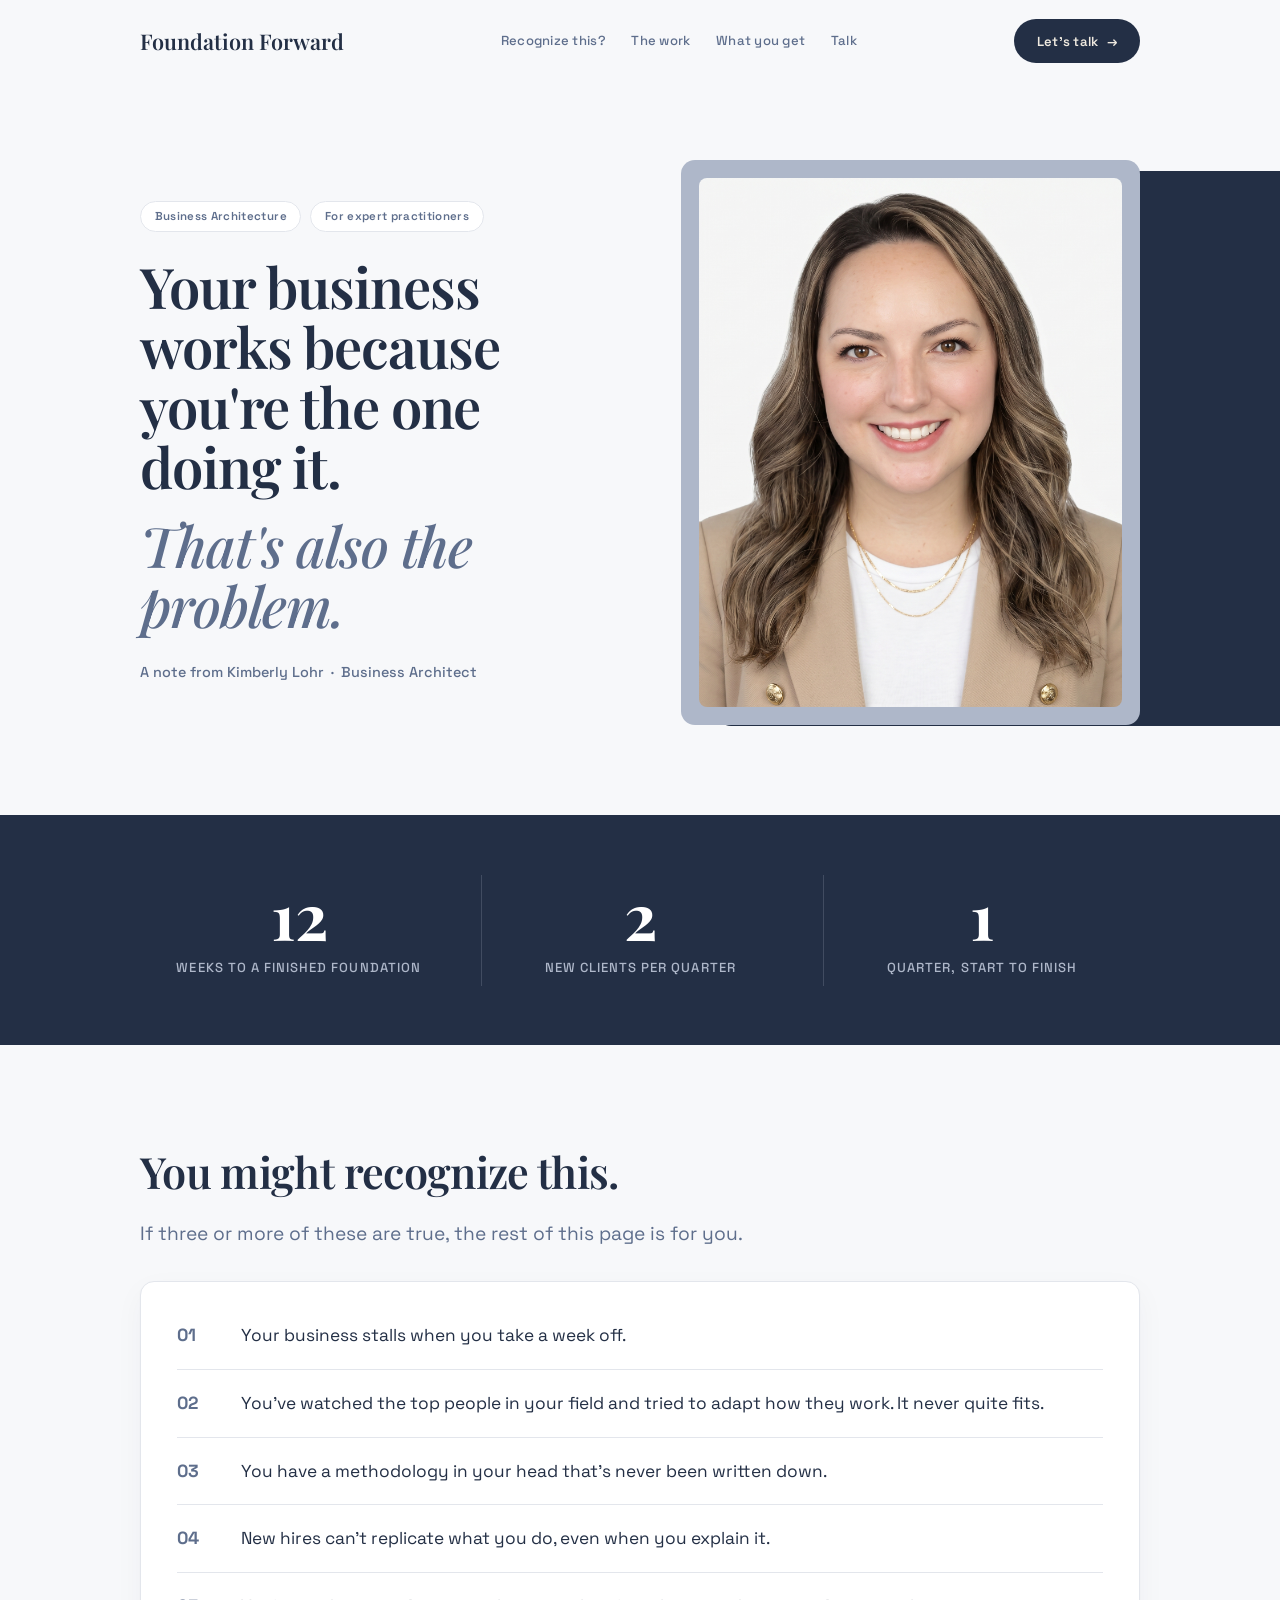
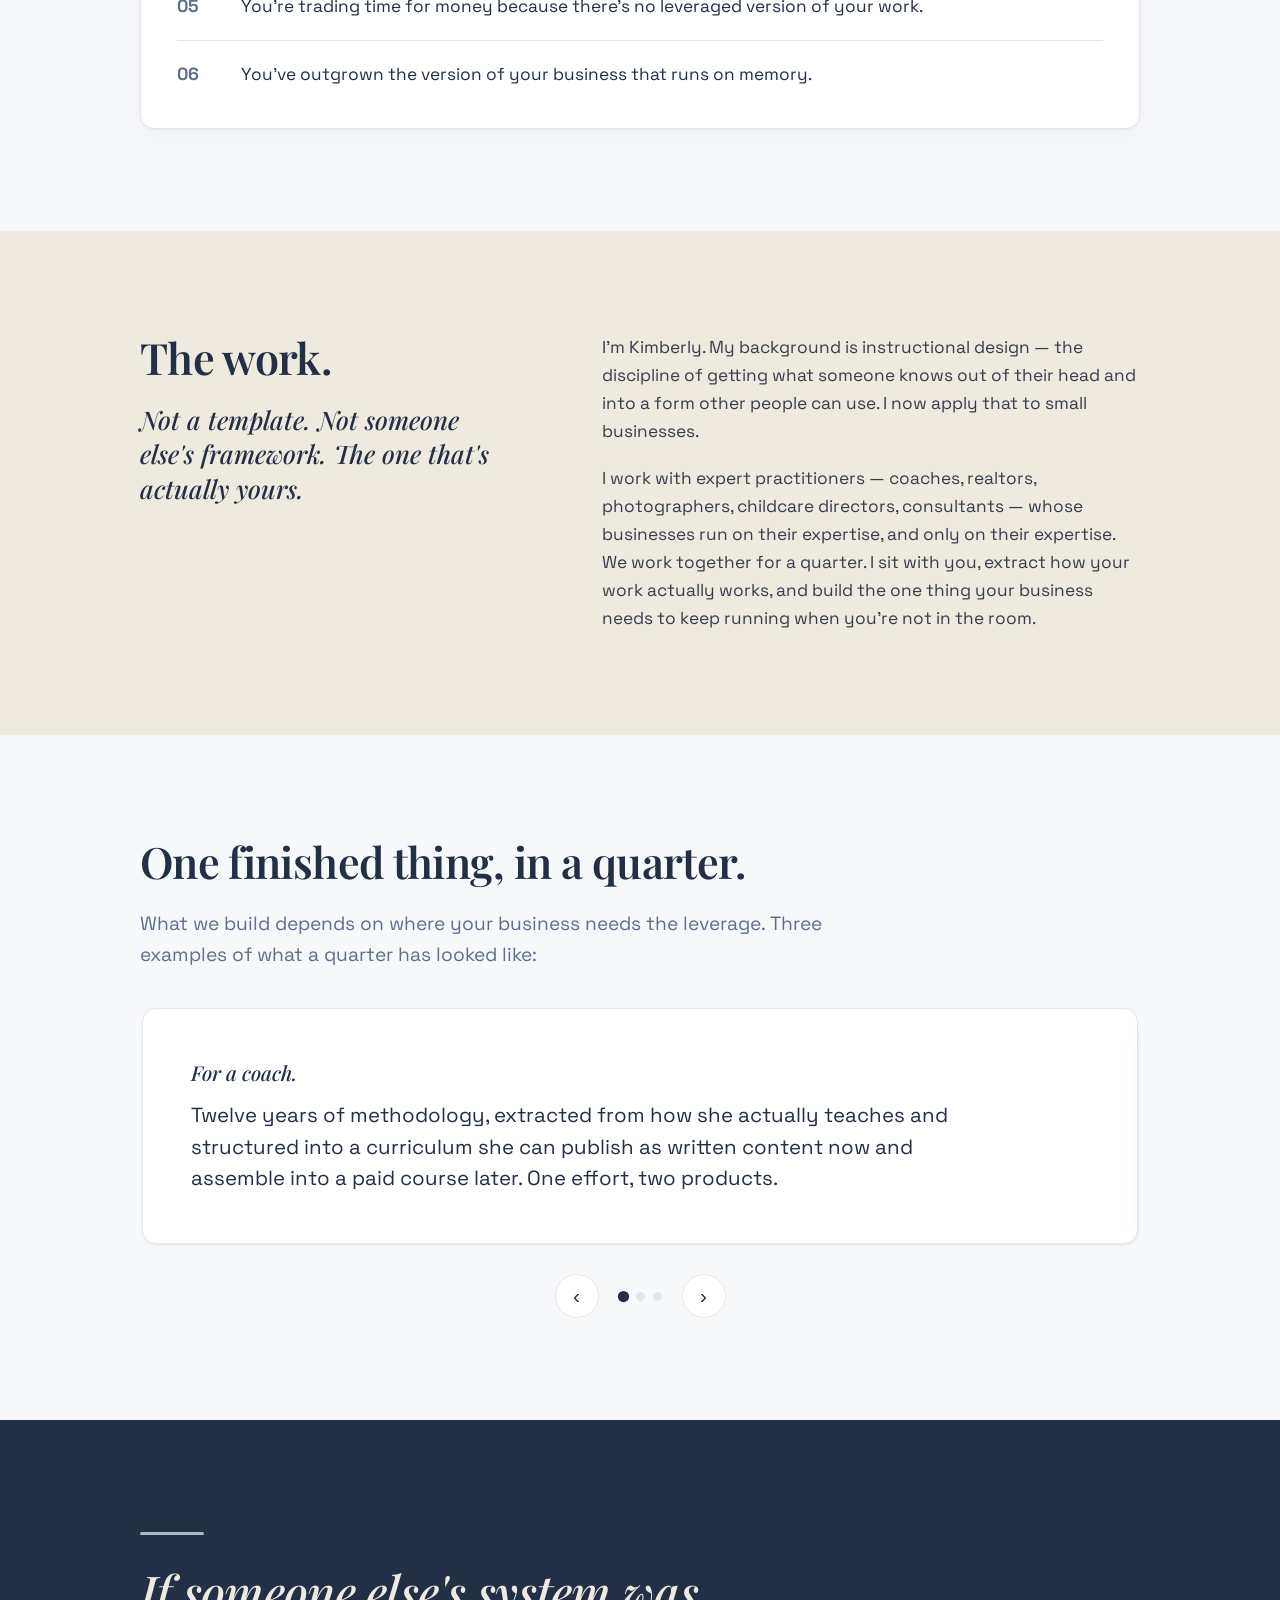
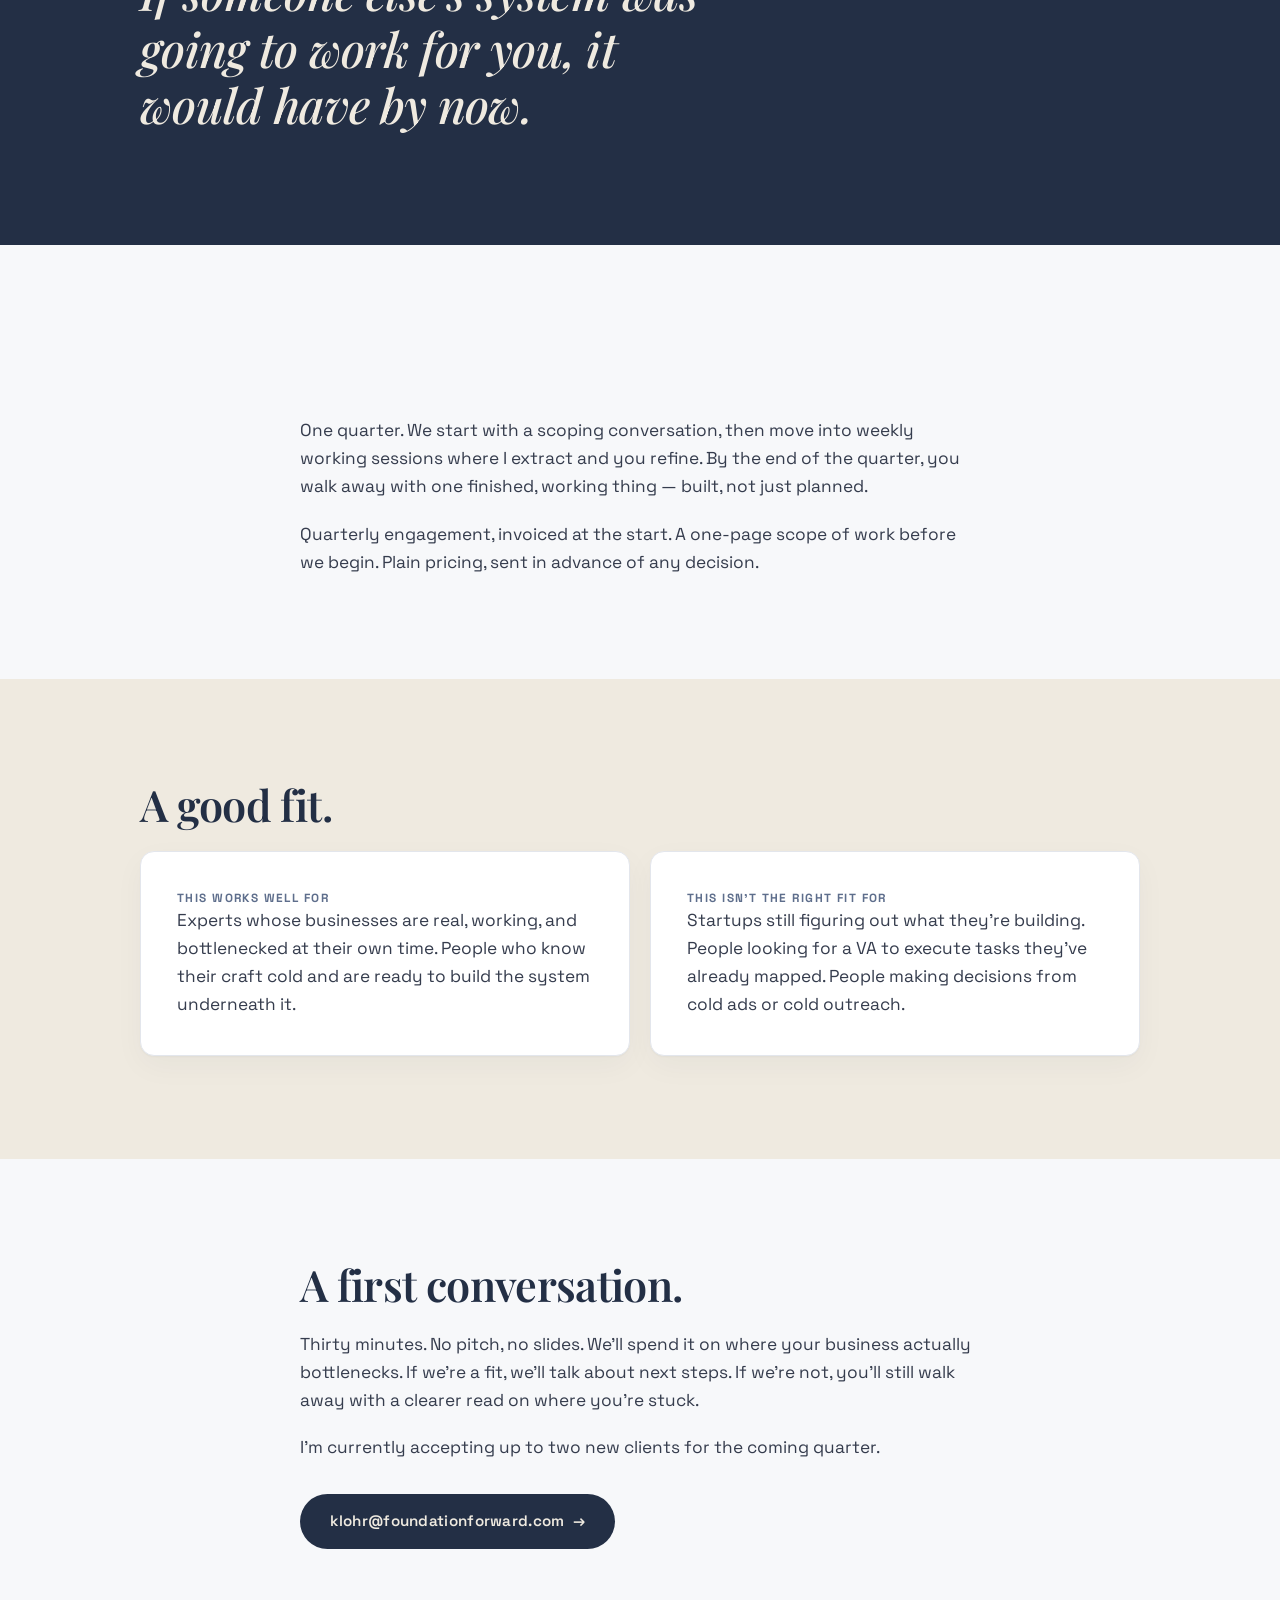
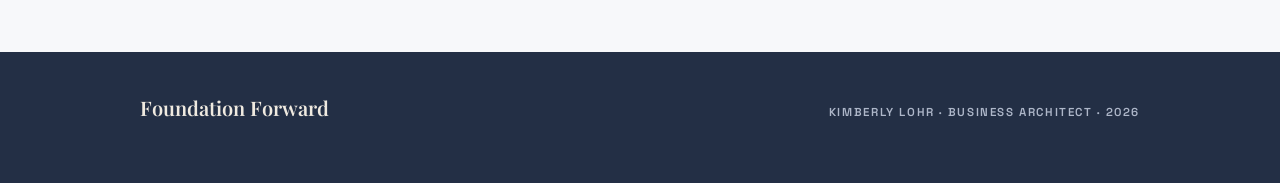
==== commit 1ae1271c: "Reskin to the agency template (Aball) in Kim's palette + 4 functions Rebuilds the page on the creati" ====
--- a/index.html
+++ b/index.html
@@ -7,144 +7,191 @@
   <meta name="description" content="A note from Kimberly Lohr, Business Architect. I work with expert practitioners whose businesses run entirely through them, and build the one thing the business needs to keep running when they're not in the room." />
   <link rel="preconnect" href="https://fonts.googleapis.com" />
   <link rel="preconnect" href="https://fonts.gstatic.com" crossorigin />
-  <link href="https://fonts.googleapis.com/css2?family=Archivo:ital,wght@0,400;0,500;0,600;0,700;0,800;1,400&family=Playfair+Display:ital,wght@0,500;0,600;1,400;1,500;1,600&display=swap" rel="stylesheet" />
+  <link href="https://fonts.googleapis.com/css2?family=Playfair+Display:ital,wght@0,500;0,600;0,700;1,400;1,500;1,600&family=Space+Grotesk:wght@400;500;600;700&display=swap" rel="stylesheet" />
   <link rel="stylesheet" href="style.css" />
 </head>
 <body>
 
-<!-- MASTHEAD -->
-<header class="masthead">
-  <div class="masthead__inner">
+<!-- PRELOADER -->
+<div class="preloader" id="preloader" aria-hidden="true">
+  <div class="preloader__inner">
+    <span class="preloader__mark">Foundation Forward</span>
+    <span class="preloader__bar"><span class="preloader__fill"></span></span>
+  </div>
+</div>
+
+<!-- HEADER (sticky) -->
+<header class="site-header" id="siteHeader">
+  <div class="container site-header__inner">
     <a class="wordmark" href="#top">Foundation Forward</a>
-    <a class="pill pill--solid" href="mailto:klohr@foundationforward.com">Let's talk <span class="cta__arrow">→</span></a>
+    <nav class="site-nav" aria-label="Sections">
+      <a href="#diagnostic">Recognize this?</a>
+      <a href="#work">The work</a>
+      <a href="#examples">What you get</a>
+      <a href="#contact">Talk</a>
+    </nav>
+    <a class="pill pill--solid" href="mailto:klohr@foundationforward.com">Let's talk <span class="arrow">→</span></a>
   </div>
 </header>
 
-<!-- 1 · HERO (the ceiling) -->
-<section class="hero" id="top">
-  <span class="hero__block" aria-hidden="true" data-parallax="0.05"></span>
-  <div class="hero__inner">
-    <div class="hero__text">
-      <div class="tags">
-        <span class="tag">Business Architecture</span>
-        <span class="tag">For expert practitioners</span>
-      </div>
-      <h1 class="hero__line">
-        <span class="hero__l1">Your business works because you're the one doing it.</span>
-        <span class="hero__pivot">That's also the problem.</span>
-      </h1>
-      <p class="hero__meta">A note from Kimberly Lohr&ensp;·&ensp;Business Architect</p>
-    </div>
-    <div class="hero__media">
-      <figure class="hero__figure">
-        <img class="hero__photo" src="klohr_headshot.jpg" alt="Kimberly Lohr" />
-      </figure>
-    </div>
-  </div>
-</section>
-
-<!-- 2 · THE DIAGNOSTIC -->
-<section class="section">
-  <div class="container js-reveal">
-    <h2>You might recognize this.</h2>
-    <p class="lead">If three or more of these are true, the rest of this page is for you.</p>
-    <ol class="diagnostic card">
-      <li><span class="diagnostic__text">Your business stalls when you take a week off.</span></li>
-      <li><span class="diagnostic__text">You've watched the top people in your field and tried to adapt how they work. It never quite fits.</span></li>
-      <li><span class="diagnostic__text">You have a methodology in your head that's never been written down.</span></li>
-      <li><span class="diagnostic__text">New hires can't replicate what you do, even when you explain it.</span></li>
-      <li><span class="diagnostic__text">You're trading time for money because there's no leveraged version of your work.</span></li>
-      <li><span class="diagnostic__text">You've outgrown the version of your business that runs on memory.</span></li>
-    </ol>
-  </div>
-</section>
-
-<!-- 3 · WHAT I DO -->
-<section class="section">
-  <div class="container container--narrow js-reveal">
-    <h2>The work.</h2>
-    <p>I'm Kimberly. My background is instructional design — the discipline of getting what someone knows out of their head and into a form other people can use. I now apply that to small businesses.</p>
-    <p>I work with expert practitioners — coaches, realtors, photographers, childcare directors, consultants — whose businesses run on their expertise, and only on their expertise. We work together for a quarter. I sit with you, extract how your work actually works, and build the one thing your business needs to keep running when you're not in the room.</p>
-    <p class="emphatic">Not a template. Not someone else's framework. The one that's actually yours.</p>
-  </div>
-</section>
-
-<!-- 4 · WHAT YOU WALK AWAY WITH -->
-<section class="section">
-  <div class="container js-reveal">
-    <h2>One finished thing, in a quarter.</h2>
-    <p class="lead">What we build depends on where your business needs the leverage. Three examples of what a quarter has looked like:</p>
-    <div class="examples">
-      <div class="example card">
-        <p class="example__label">For a coach.</p>
-        <p>Twelve years of methodology, extracted from how she actually teaches and structured into a curriculum she can publish as written content now and assemble into a paid course later. One effort, two products.</p>
-      </div>
-      <div class="example card">
-        <p class="example__label">For a realtor.</p>
-        <p>The ten-week post-sale follow-up sequence she'd been hand-cranking from memory, built into a sequence she runs without thinking. Same warmth, none of the cognitive load.</p>
-      </div>
-      <div class="example card">
-        <p class="example__label">For a studio owner.</p>
-        <p>A content system that turns the work she's already doing — sessions, client conversations, behind-the-scenes — into a steady publication rhythm that runs without becoming a second job.</p>
-      </div>
-    </div>
-  </div>
-</section>
-
-<!-- 5 · WHY THIS IS DIFFERENT -->
-<section class="section">
-  <div class="container container--narrow js-reveal">
-    <h2>Why I don't bring a framework.</h2>
-    <p>Most small business owners looking for answers turn to others in their field — watching what the top people do, trying to adapt their systems. It rarely works, because your business is uniquely yours.</p>
-    <p>I don't arrive with a framework and fit you to it. I extract what you already know and build it into something that runs the way you actually work.</p>
-  </div>
-</section>
-
-<!-- PULL QUOTE (the one bold navy block) -->
-<section class="quote-band">
-  <div class="container js-reveal">
-    <span class="quote-rule" aria-hidden="true"></span>
-    <blockquote class="pull">If someone else's system was going to work for you, it would have by now.</blockquote>
-  </div>
-</section>
-
-<!-- 6 · HOW WE WORK TOGETHER -->
-<section class="section">
-  <div class="container container--narrow js-reveal">
-    <h2>The engagement.</h2>
-    <p>One quarter. We start with a scoping conversation, then move into weekly working sessions where I extract and you refine. By the end of the quarter, you walk away with one finished, working thing — built, not just planned.</p>
-    <p>Quarterly engagement, invoiced at the start. A one-page scope of work before we begin. Plain pricing, sent in advance of any decision.</p>
-  </div>
-</section>
-
-<!-- 7 · WHO THIS IS FOR, AND ISN'T -->
-<section class="section">
-  <div class="container js-reveal">
-    <h2>A good fit.</h2>
-    <div class="fit-grid">
-      <div class="fit card">
-        <p class="fit__label">This works well for</p>
-        <p>Experts whose businesses are real, working, and bottlenecked at their own time. People who know their craft cold and are ready to build the system underneath it.</p>
-      </div>
-      <div class="fit card">
-        <p class="fit__label">This isn't the right fit for</p>
-        <p>Startups still figuring out what they're building. People looking for a VA to execute tasks they've already mapped. People making decisions from cold ads or cold outreach.</p>
-      </div>
-    </div>
-  </div>
-</section>
-
-<!-- 8 · THE CONVERSATION -->
-<section class="section conversation">
-  <div class="container container--narrow js-reveal">
-    <h2>A first conversation.</h2>
-    <p>Thirty minutes. No pitch, no slides. We'll spend it on where your business actually bottlenecks. If we're a fit, we'll talk about next steps. If we're not, you'll still walk away with a clearer read on where you're stuck.</p>
-    <p>I'm currently accepting up to two new clients for the coming quarter.</p>
-    <p class="cta"><a class="pill pill--solid pill--lg" href="mailto:klohr@foundationforward.com">klohr@foundationforward.com <span class="cta__arrow">→</span></a></p>
-  </div>
-</section>
-
-<!-- 9 · FOOTER -->
+<main id="top">
+
+  <!-- 1 · HERO -->
+  <section class="hero">
+    <span class="hero__block" aria-hidden="true" data-parallax="0.05"></span>
+    <div class="container hero__inner">
+      <div class="hero__text">
+        <div class="tags">
+          <span class="tag">Business Architecture</span>
+          <span class="tag">For expert practitioners</span>
+        </div>
+        <h1 class="hero__line">
+          <span class="hero__l1 reveal" data-anim="up">Your business works because you're the one doing it.</span>
+          <span class="hero__pivot reveal" data-anim="up" data-delay="160">That's also the problem.</span>
+        </h1>
+        <p class="hero__meta reveal" data-anim="up" data-delay="320">A note from Kimberly Lohr&ensp;·&ensp;Business Architect</p>
+      </div>
+      <div class="hero__media reveal" data-anim="right" data-delay="200">
+        <figure class="hero__figure">
+          <img class="hero__photo" src="klohr_headshot.jpg" alt="Kimberly Lohr" />
+        </figure>
+      </div>
+    </div>
+  </section>
+
+  <!-- 2 · COUNTER BAND -->
+  <section class="counters">
+    <div class="container counters__inner">
+      <div class="counter reveal" data-anim="up">
+        <span class="counter__num" data-count="12" data-suffix="">0</span>
+        <span class="counter__label">Weeks to a finished foundation</span>
+      </div>
+      <div class="counter reveal" data-anim="up" data-delay="120">
+        <span class="counter__num" data-count="2" data-suffix="">0</span>
+        <span class="counter__label">New clients per quarter</span>
+      </div>
+      <div class="counter reveal" data-anim="up" data-delay="240">
+        <span class="counter__num" data-count="1" data-suffix="">0</span>
+        <span class="counter__label">Quarter, start to finish</span>
+      </div>
+    </div>
+  </section>
+
+  <!-- 3 · DIAGNOSTIC -->
+  <section class="section" id="diagnostic">
+    <div class="container">
+      <h2 class="reveal" data-anim="up">You might recognize this.</h2>
+      <p class="lead reveal" data-anim="up" data-delay="80">If three or more of these are true, the rest of this page is for you.</p>
+      <ol class="diagnostic card">
+        <li class="reveal" data-anim="up"><span class="diagnostic__text">Your business stalls when you take a week off.</span></li>
+        <li class="reveal" data-anim="up" data-delay="70"><span class="diagnostic__text">You've watched the top people in your field and tried to adapt how they work. It never quite fits.</span></li>
+        <li class="reveal" data-anim="up" data-delay="140"><span class="diagnostic__text">You have a methodology in your head that's never been written down.</span></li>
+        <li class="reveal" data-anim="up" data-delay="210"><span class="diagnostic__text">New hires can't replicate what you do, even when you explain it.</span></li>
+        <li class="reveal" data-anim="up" data-delay="280"><span class="diagnostic__text">You're trading time for money because there's no leveraged version of your work.</span></li>
+        <li class="reveal" data-anim="up" data-delay="350"><span class="diagnostic__text">You've outgrown the version of your business that runs on memory.</span></li>
+      </ol>
+    </div>
+  </section>
+
+  <!-- 4 · THE WORK (about) -->
+  <section class="section section--alt" id="work">
+    <div class="container about">
+      <div class="about__head reveal" data-anim="left">
+        <h2>The work.</h2>
+        <p class="emphatic">Not a template. Not someone else's framework. The one that's actually yours.</p>
+      </div>
+      <div class="about__body reveal" data-anim="right" data-delay="120">
+        <p>I'm Kimberly. My background is instructional design — the discipline of getting what someone knows out of their head and into a form other people can use. I now apply that to small businesses.</p>
+        <p>I work with expert practitioners — coaches, realtors, photographers, childcare directors, consultants — whose businesses run on their expertise, and only on their expertise. We work together for a quarter. I sit with you, extract how your work actually works, and build the one thing your business needs to keep running when you're not in the room.</p>
+      </div>
+    </div>
+  </section>
+
+  <!-- 5 · EXAMPLES (slider) -->
+  <section class="section" id="examples">
+    <div class="container">
+      <h2 class="reveal" data-anim="up">One finished thing, in a quarter.</h2>
+      <p class="lead reveal" data-anim="up" data-delay="80">What we build depends on where your business needs the leverage. Three examples of what a quarter has looked like:</p>
+
+      <div class="slider reveal" data-anim="up" data-delay="160">
+        <div class="slider__viewport">
+          <ul class="slider__track" id="examplesTrack">
+            <li class="slide">
+              <article class="example card">
+                <p class="example__label">For a coach.</p>
+                <p>Twelve years of methodology, extracted from how she actually teaches and structured into a curriculum she can publish as written content now and assemble into a paid course later. One effort, two products.</p>
+              </article>
+            </li>
+            <li class="slide">
+              <article class="example card">
+                <p class="example__label">For a realtor.</p>
+                <p>The ten-week post-sale follow-up sequence she'd been hand-cranking from memory, built into a sequence she runs without thinking. Same warmth, none of the cognitive load.</p>
+              </article>
+            </li>
+            <li class="slide">
+              <article class="example card">
+                <p class="example__label">For a studio owner.</p>
+                <p>A content system that turns the work she's already doing — sessions, client conversations, behind-the-scenes — into a steady publication rhythm that runs without becoming a second job.</p>
+              </article>
+            </li>
+          </ul>
+        </div>
+        <div class="slider__controls">
+          <button class="slider__btn" id="slidePrev" type="button" aria-label="Previous example">&#8249;</button>
+          <div class="slider__dots" id="slideDots" role="tablist" aria-label="Choose example"></div>
+          <button class="slider__btn" id="slideNext" type="button" aria-label="Next example">&#8250;</button>
+        </div>
+      </div>
+    </div>
+  </section>
+
+  <!-- 6 · PULL QUOTE -->
+  <section class="quote-band">
+    <div class="container">
+      <span class="quote-rule reveal" data-anim="rule" aria-hidden="true"></span>
+      <blockquote class="pull reveal" data-anim="up" data-delay="120">If someone else's system was going to work for you, it would have by now.</blockquote>
+    </div>
+  </section>
+
+  <!-- 7 · THE ENGAGEMENT -->
+  <section class="section">
+    <div class="container container--narrow">
+      <h2 class="reveal" data-anim="up">The engagement.</h2>
+      <p class="reveal" data-anim="up" data-delay="80">One quarter. We start with a scoping conversation, then move into weekly working sessions where I extract and you refine. By the end of the quarter, you walk away with one finished, working thing — built, not just planned.</p>
+      <p class="reveal" data-anim="up" data-delay="140">Quarterly engagement, invoiced at the start. A one-page scope of work before we begin. Plain pricing, sent in advance of any decision.</p>
+    </div>
+  </section>
+
+  <!-- 8 · A GOOD FIT -->
+  <section class="section section--alt">
+    <div class="container">
+      <h2 class="reveal" data-anim="up">A good fit.</h2>
+      <div class="fit-grid">
+        <div class="fit card reveal" data-anim="up" data-delay="80">
+          <p class="fit__label">This works well for</p>
+          <p>Experts whose businesses are real, working, and bottlenecked at their own time. People who know their craft cold and are ready to build the system underneath it.</p>
+        </div>
+        <div class="fit card reveal" data-anim="up" data-delay="180">
+          <p class="fit__label">This isn't the right fit for</p>
+          <p>Startups still figuring out what they're building. People looking for a VA to execute tasks they've already mapped. People making decisions from cold ads or cold outreach.</p>
+        </div>
+      </div>
+    </div>
+  </section>
+
+  <!-- 9 · THE CONVERSATION -->
+  <section class="section conversation" id="contact">
+    <div class="container container--narrow">
+      <h2 class="reveal" data-anim="up">A first conversation.</h2>
+      <p class="reveal" data-anim="up" data-delay="80">Thirty minutes. No pitch, no slides. We'll spend it on where your business actually bottlenecks. If we're a fit, we'll talk about next steps. If we're not, you'll still walk away with a clearer read on where you're stuck.</p>
+      <p class="reveal" data-anim="up" data-delay="140">I'm currently accepting up to two new clients for the coming quarter.</p>
+      <p class="cta reveal" data-anim="up" data-delay="200"><a class="pill pill--solid pill--lg" href="mailto:klohr@foundationforward.com">klohr@foundationforward.com <span class="arrow">→</span></a></p>
+    </div>
+  </section>
+
+</main>
+
+<!-- FOOTER -->
 <footer class="footer">
   <div class="container footer__inner">
     <p class="wordmark wordmark--footer">Foundation Forward</p>
@@ -152,44 +199,153 @@
   </div>
 </footer>
 
+<button class="back-to-top" id="backToTop" type="button" aria-label="Back to top">&#8593;</button>
+
 <script>
-  (function () {
-    var reduce = window.matchMedia('(prefers-reduced-motion: reduce)').matches;
-    var reveals = document.querySelectorAll('.js-reveal');
-
-    if (reduce || !('IntersectionObserver' in window)) {
-      reveals.forEach(function (el) { el.classList.add('is-visible'); });
-      return;
-    }
-
-    var io = new IntersectionObserver(function (entries) {
+(function () {
+  var reduce = window.matchMedia('(prefers-reduced-motion: reduce)').matches;
+  var doc = document;
+
+  /* ---- PRELOADER ---- */
+  var preloader = doc.getElementById('preloader');
+  function hidePreloader() { if (preloader) preloader.classList.add('is-done'); }
+  window.addEventListener('load', hidePreloader);
+  setTimeout(hidePreloader, 1800); /* safety */
+
+  /* ---- STICKY HEADER + BACK TO TOP ---- */
+  var header = doc.getElementById('siteHeader');
+  var toTop = doc.getElementById('backToTop');
+  function onScroll() {
+    var y = window.pageYOffset;
+    if (header) header.classList.toggle('is-stuck', y > 40);
+    if (toTop) toTop.classList.toggle('is-shown', y > 600);
+    if (!reduce) {
+      var shapes = doc.querySelectorAll('[data-parallax]');
+      for (var i = 0; i < shapes.length; i++) {
+        var r = parseFloat(shapes[i].getAttribute('data-parallax')) || 0;
+        shapes[i].style.transform = 'translate3d(0,' + (y * r * -1) + 'px,0)';
+      }
+    }
+  }
+  var ticking = false;
+  window.addEventListener('scroll', function () {
+    if (ticking) return; ticking = true;
+    requestAnimationFrame(function () { onScroll(); ticking = false; });
+  }, { passive: true });
+  onScroll();
+  if (toTop) toTop.addEventListener('click', function () {
+    window.scrollTo({ top: 0, behavior: reduce ? 'auto' : 'smooth' });
+  });
+
+  /* ---- SCROLL REVEALS ---- */
+  var reveals = doc.querySelectorAll('.reveal');
+  if (reduce || !('IntersectionObserver' in window)) {
+    reveals.forEach(function (el) { el.classList.add('is-visible'); });
+  } else {
+    reveals.forEach(function (el) {
+      var d = el.getAttribute('data-delay');
+      if (d) el.style.transitionDelay = d + 'ms';
+    });
+    var ro = new IntersectionObserver(function (entries) {
       entries.forEach(function (e) {
-        if (e.isIntersecting) {
-          e.target.classList.add('is-visible');
-          io.unobserve(e.target);
-        }
+        if (e.isIntersecting) { e.target.classList.add('is-visible'); ro.unobserve(e.target); }
       });
     }, { threshold: 0.16, rootMargin: '0px 0px -8% 0px' });
-
-    reveals.forEach(function (el) { io.observe(el); });
-
-    var shapes = document.querySelectorAll('[data-parallax]');
-    if (shapes.length) {
-      var ticking = false;
-      window.addEventListener('scroll', function () {
-        if (ticking) return;
-        ticking = true;
-        requestAnimationFrame(function () {
-          var y = window.pageYOffset;
-          shapes.forEach(function (s) {
-            var rate = parseFloat(s.getAttribute('data-parallax')) || 0;
-            s.style.transform = 'translate3d(0,' + (y * rate * -1) + 'px,0)';
-          });
-          ticking = false;
+    reveals.forEach(function (el) { ro.observe(el); });
+  }
+
+  /* ---- COUNTERS ---- */
+  var counters = doc.querySelectorAll('.counter__num');
+  function runCount(el) {
+    var target = parseFloat(el.getAttribute('data-count')) || 0;
+    var suffix = el.getAttribute('data-suffix') || '';
+    if (reduce) { el.textContent = target + suffix; return; }
+    var dur = 1100, start = null;
+    function step(ts) {
+      if (start === null) start = ts;
+      var p = Math.min((ts - start) / dur, 1);
+      var eased = 1 - Math.pow(1 - p, 3);
+      el.textContent = Math.round(target * eased) + suffix;
+      if (p < 1) requestAnimationFrame(step);
+      else el.textContent = target + suffix;
+    }
+    requestAnimationFrame(step);
+  }
+  if (counters.length) {
+    if (reduce || !('IntersectionObserver' in window)) {
+      counters.forEach(runCount);
+    } else {
+      var co = new IntersectionObserver(function (entries) {
+        entries.forEach(function (e) {
+          if (e.isIntersecting) { runCount(e.target); co.unobserve(e.target); }
         });
-      }, { passive: true });
-    }
-  })();
+      }, { threshold: 0.5 });
+      counters.forEach(function (el) { co.observe(el); });
+    }
+  }
+
+  /* ---- EXAMPLES SLIDER ---- */
+  var track = doc.getElementById('examplesTrack');
+  if (track) {
+    var slides = Array.prototype.slice.call(track.children);
+    var prev = doc.getElementById('slidePrev');
+    var next = doc.getElementById('slideNext');
+    var dotsWrap = doc.getElementById('slideDots');
+    var index = 0, timer = null, AUTO = 6000;
+
+    var dots = slides.map(function (_, i) {
+      var b = doc.createElement('button');
+      b.type = 'button';
+      b.className = 'slider__dot';
+      b.setAttribute('role', 'tab');
+      b.setAttribute('aria-label', 'Example ' + (i + 1));
+      b.addEventListener('click', function () { go(i, true); });
+      dotsWrap.appendChild(b);
+      return b;
+    });
+
+    function render() {
+      track.style.transform = 'translateX(' + (-index * 100) + '%)';
+      slides.forEach(function (s, i) { s.classList.toggle('is-active', i === index); });
+      dots.forEach(function (d, i) {
+        d.classList.toggle('is-active', i === index);
+        d.setAttribute('aria-selected', i === index ? 'true' : 'false');
+      });
+    }
+    function go(i, user) {
+      index = (i + slides.length) % slides.length;
+      render();
+      if (user) restart();
+    }
+    function nextSlide() { go(index + 1); }
+    function start() { if (!reduce) timer = setInterval(nextSlide, AUTO); }
+    function stop() { if (timer) { clearInterval(timer); timer = null; } }
+    function restart() { stop(); start(); }
+
+    if (prev) prev.addEventListener('click', function () { go(index - 1, true); });
+    if (next) next.addEventListener('click', function () { go(index + 1, true); });
+
+    var sliderEl = track.closest('.slider');
+    if (sliderEl) {
+      sliderEl.addEventListener('mouseenter', stop);
+      sliderEl.addEventListener('mouseleave', start);
+    }
+
+    /* touch / pointer swipe */
+    var x0 = null;
+    track.addEventListener('pointerdown', function (e) { x0 = e.clientX; stop(); });
+    track.addEventListener('pointerup', function (e) {
+      if (x0 === null) return;
+      var dx = e.clientX - x0;
+      if (Math.abs(dx) > 40) go(index + (dx < 0 ? 1 : -1), true);
+      else start();
+      x0 = null;
+    });
+
+    render();
+    start();
+  }
+})();
 </script>
 
 </body>
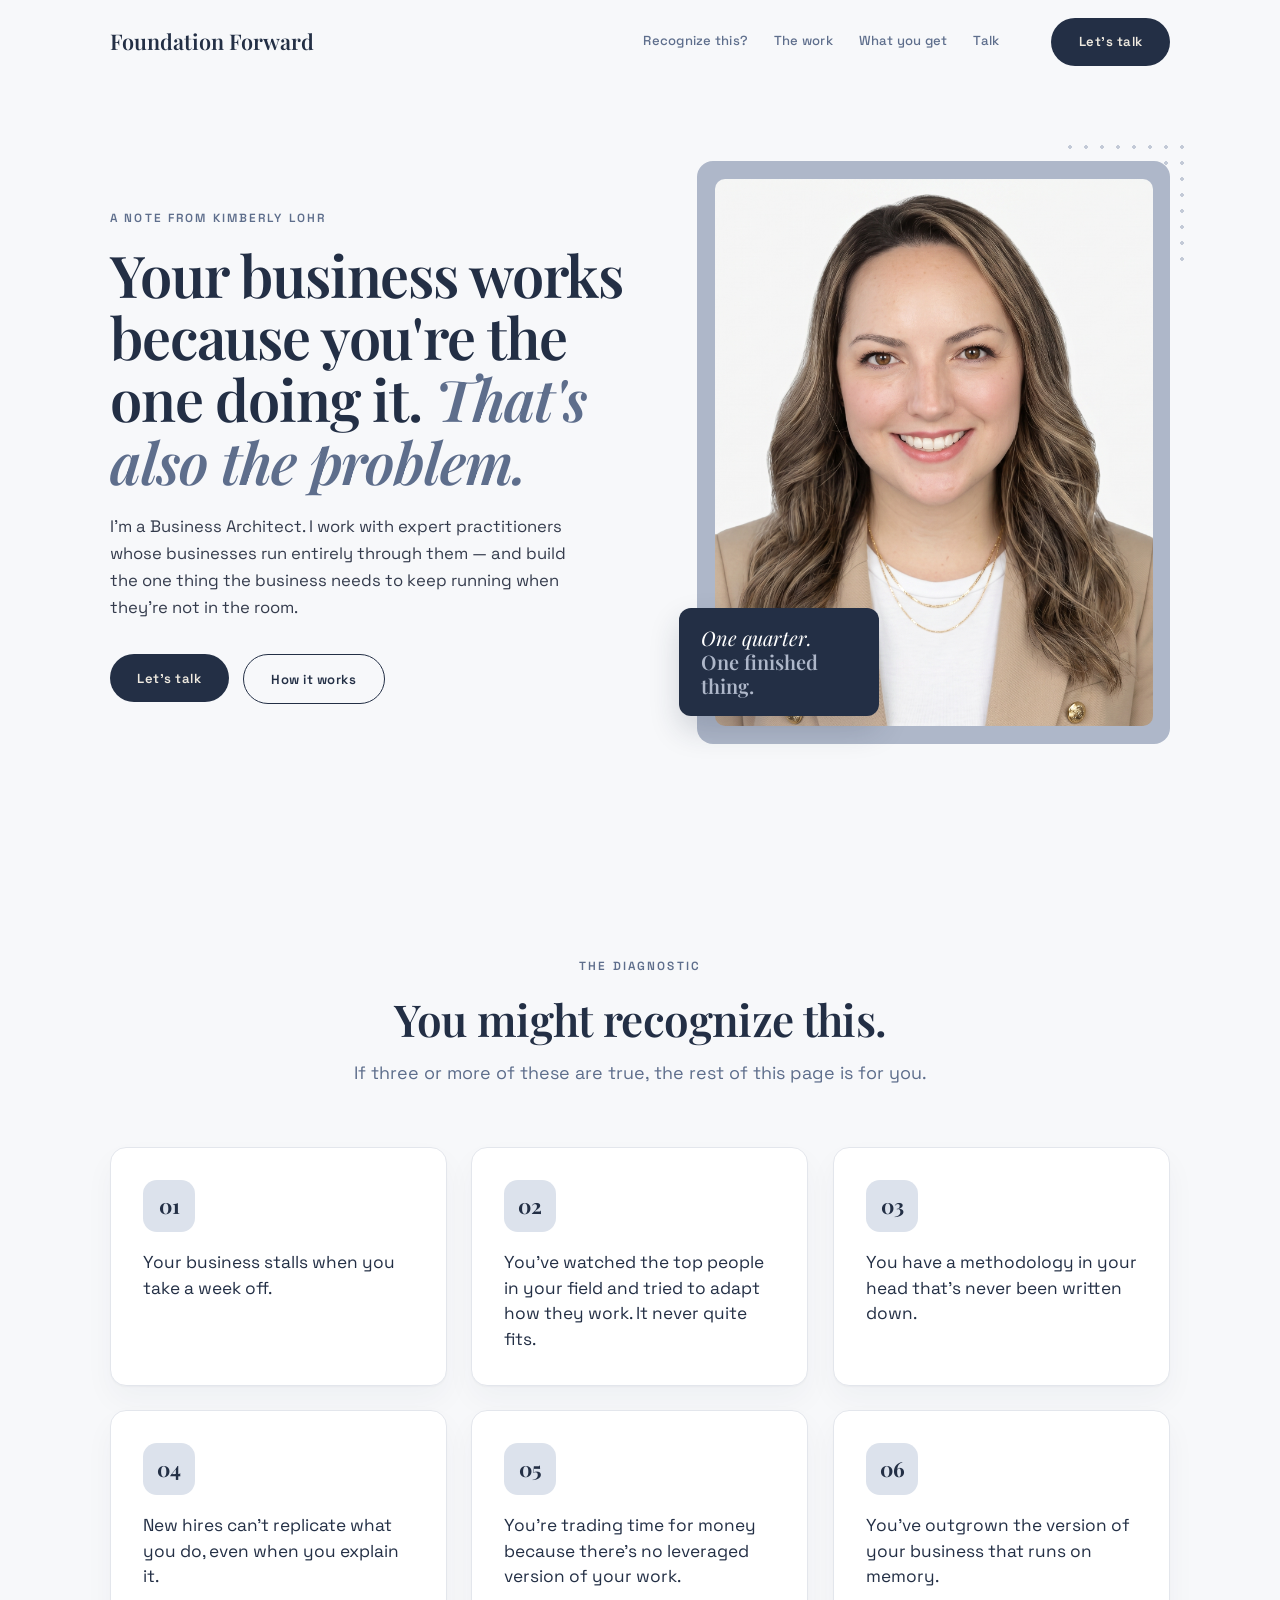
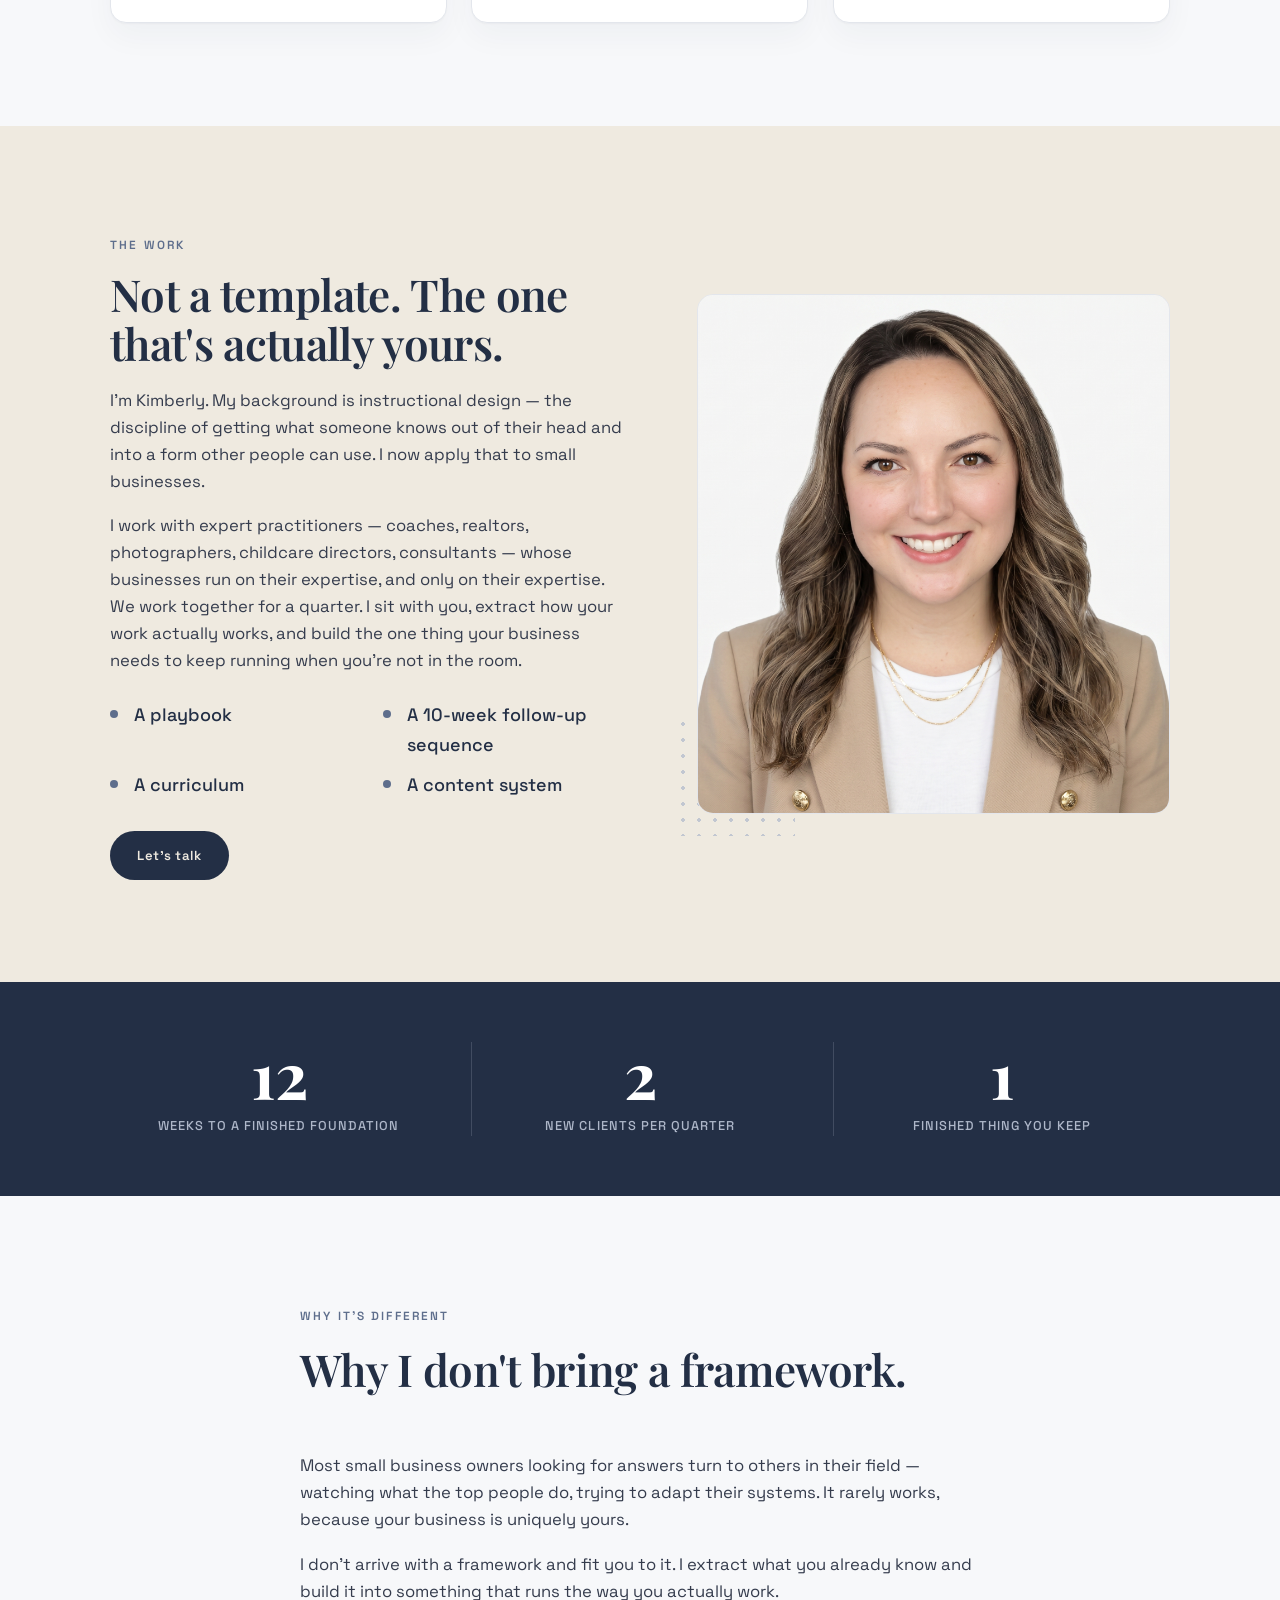
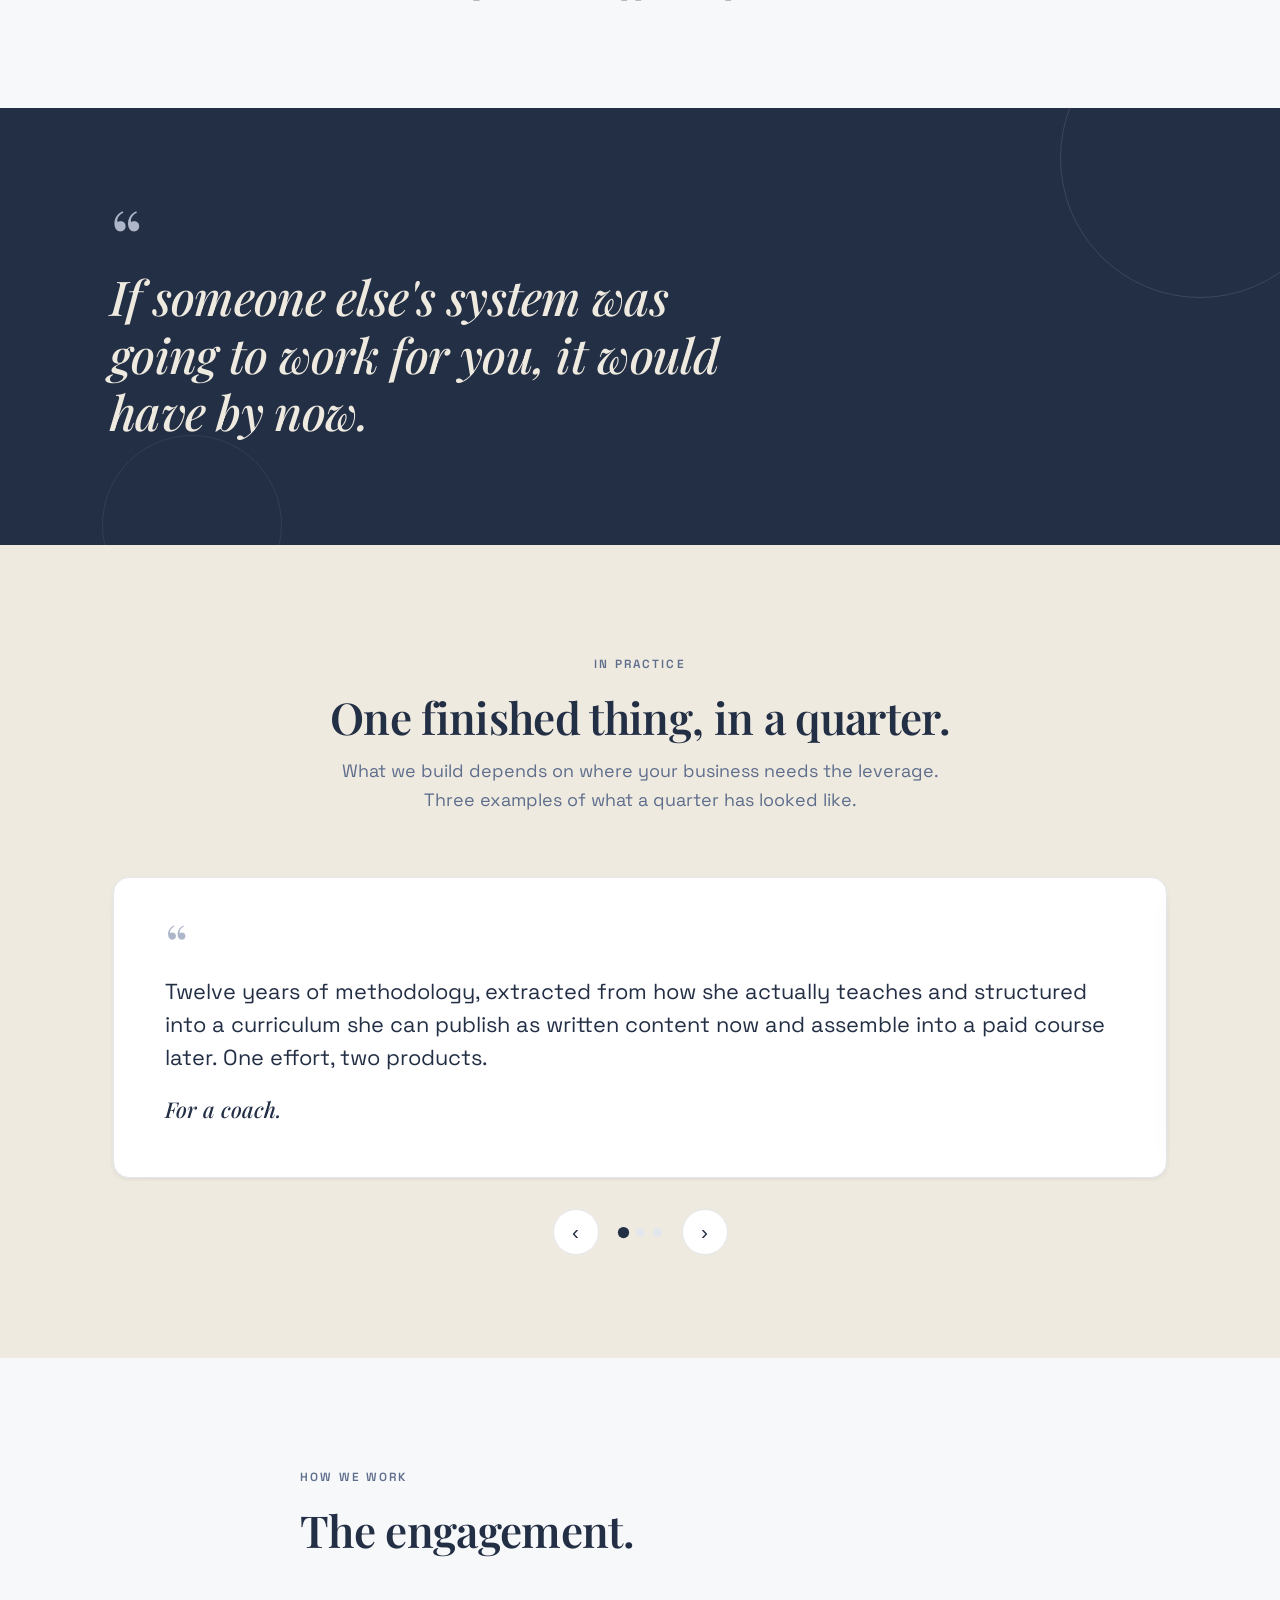
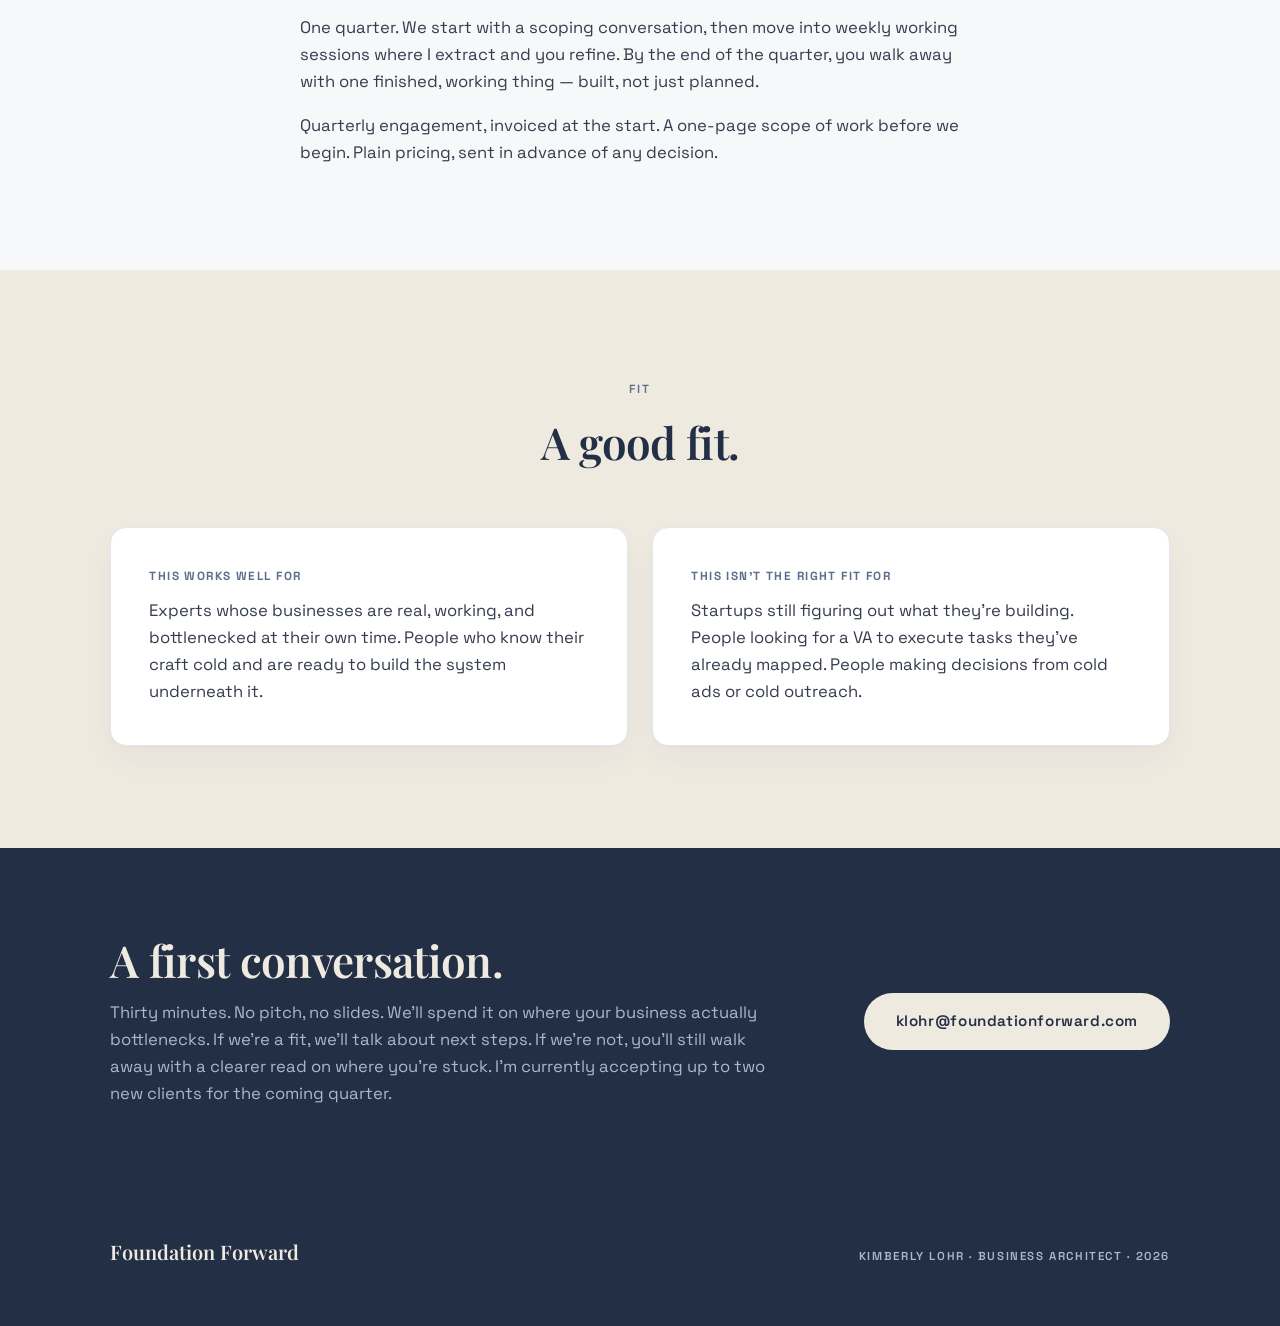
==== commit 04a20df6: "Reskin to match Aball index-6 layout in Kim's palette Rebuilds the page on the specific template var" ====
--- a/index.html
+++ b/index.html
@@ -12,7 +12,7 @@
 </head>
 <body>
 
-<!-- PRELOADER -->
+<!-- LOADER -->
 <div class="preloader" id="preloader" aria-hidden="true">
   <div class="preloader__inner">
     <span class="preloader__mark">Foundation Forward</span>
@@ -20,7 +20,7 @@
   </div>
 </div>
 
-<!-- HEADER (sticky) -->
+<!-- HEADER -->
 <header class="site-header" id="siteHeader">
   <div class="container site-header__inner">
     <a class="wordmark" href="#top">Foundation Forward</a>
@@ -30,108 +30,169 @@
       <a href="#examples">What you get</a>
       <a href="#contact">Talk</a>
     </nav>
-    <a class="pill pill--solid" href="mailto:klohr@foundationforward.com">Let's talk <span class="arrow">→</span></a>
+    <a class="btn btn--solid" href="mailto:klohr@foundationforward.com">Let's talk</a>
   </div>
 </header>
 
 <main id="top">
 
-  <!-- 1 · HERO -->
+  <!-- HERO -->
   <section class="hero">
-    <span class="hero__block" aria-hidden="true" data-parallax="0.05"></span>
-    <div class="container hero__inner">
-      <div class="hero__text">
-        <div class="tags">
-          <span class="tag">Business Architecture</span>
-          <span class="tag">For expert practitioners</span>
-        </div>
-        <h1 class="hero__line">
-          <span class="hero__l1 reveal" data-anim="up">Your business works because you're the one doing it.</span>
-          <span class="hero__pivot reveal" data-anim="up" data-delay="160">That's also the problem.</span>
-        </h1>
-        <p class="hero__meta reveal" data-anim="up" data-delay="320">A note from Kimberly Lohr&ensp;·&ensp;Business Architect</p>
+    <div class="container hero__grid">
+      <div class="hero__content">
+        <span class="eyebrow reveal" data-anim="up">A note from Kimberly Lohr</span>
+        <h1 class="hero__title reveal" data-anim="left" data-delay="80">Your business works because you're the one doing it. <em>That's also the problem.</em></h1>
+        <p class="hero__text reveal" data-anim="left" data-delay="180">I'm a Business Architect. I work with expert practitioners whose businesses run entirely through them — and build the one thing the business needs to keep running when they're not in the room.</p>
+        <ul class="hero__actions reveal" data-anim="up" data-delay="280">
+          <li><a class="btn btn--solid" href="mailto:klohr@foundationforward.com">Let's talk</a></li>
+          <li><a class="btn btn--ghost" href="#work">How it works</a></li>
+        </ul>
       </div>
       <div class="hero__media reveal" data-anim="right" data-delay="200">
+        <span class="hero__dots" aria-hidden="true" data-parallax="0.06"></span>
         <figure class="hero__figure">
           <img class="hero__photo" src="klohr_headshot.jpg" alt="Kimberly Lohr" />
         </figure>
-      </div>
-    </div>
-  </section>
-
-  <!-- 2 · COUNTER BAND -->
+        <div class="hero__badge">
+          <span class="hero__badge-top">One quarter.</span>
+          <span class="hero__badge-bottom">One finished thing.</span>
+        </div>
+      </div>
+    </div>
+  </section>
+
+  <!-- DIAGNOSTIC (services-6 grid) -->
+  <section class="section" id="diagnostic">
+    <div class="container">
+      <div class="section-title reveal" data-anim="up">
+        <span class="eyebrow">The diagnostic</span>
+        <h2>You might recognize this.</h2>
+        <p class="section-title__sub">If three or more of these are true, the rest of this page is for you.</p>
+      </div>
+      <div class="grid-6">
+        <article class="dx-card reveal" data-anim="up">
+          <span class="dx-card__num">01</span>
+          <p>Your business stalls when you take a week off.</p>
+        </article>
+        <article class="dx-card reveal" data-anim="up" data-delay="80">
+          <span class="dx-card__num">02</span>
+          <p>You've watched the top people in your field and tried to adapt how they work. It never quite fits.</p>
+        </article>
+        <article class="dx-card reveal" data-anim="up" data-delay="160">
+          <span class="dx-card__num">03</span>
+          <p>You have a methodology in your head that's never been written down.</p>
+        </article>
+        <article class="dx-card reveal" data-anim="up" data-delay="240">
+          <span class="dx-card__num">04</span>
+          <p>New hires can't replicate what you do, even when you explain it.</p>
+        </article>
+        <article class="dx-card reveal" data-anim="up" data-delay="320">
+          <span class="dx-card__num">05</span>
+          <p>You're trading time for money because there's no leveraged version of your work.</p>
+        </article>
+        <article class="dx-card reveal" data-anim="up" data-delay="400">
+          <span class="dx-card__num">06</span>
+          <p>You've outgrown the version of your business that runs on memory.</p>
+        </article>
+      </div>
+    </div>
+  </section>
+
+  <!-- ABOUT (about-6) -->
+  <section class="section section--cream" id="work">
+    <div class="container about">
+      <div class="about__content reveal" data-anim="left">
+        <span class="eyebrow">The work</span>
+        <h2>Not a template. The one that's actually yours.</h2>
+        <p>I'm Kimberly. My background is instructional design — the discipline of getting what someone knows out of their head and into a form other people can use. I now apply that to small businesses.</p>
+        <p>I work with expert practitioners — coaches, realtors, photographers, childcare directors, consultants — whose businesses run on their expertise, and only on their expertise. We work together for a quarter. I sit with you, extract how your work actually works, and build the one thing your business needs to keep running when you're not in the room.</p>
+        <ul class="about__list">
+          <li>A playbook</li>
+          <li>A 10-week follow-up sequence</li>
+          <li>A curriculum</li>
+          <li>A content system</li>
+        </ul>
+        <a class="btn btn--solid" href="mailto:klohr@foundationforward.com">Let's talk</a>
+      </div>
+      <div class="about__media reveal" data-anim="right" data-delay="140">
+        <span class="about__dots" aria-hidden="true"></span>
+        <figure class="about__figure">
+          <img src="klohr_headshot.jpg" alt="Kimberly Lohr at work" />
+        </figure>
+      </div>
+    </div>
+  </section>
+
+  <!-- COUNTER BAND -->
   <section class="counters">
     <div class="container counters__inner">
       <div class="counter reveal" data-anim="up">
-        <span class="counter__num" data-count="12" data-suffix="">0</span>
+        <span class="counter__num" data-count="12">0</span>
         <span class="counter__label">Weeks to a finished foundation</span>
       </div>
       <div class="counter reveal" data-anim="up" data-delay="120">
-        <span class="counter__num" data-count="2" data-suffix="">0</span>
+        <span class="counter__num" data-count="2">0</span>
         <span class="counter__label">New clients per quarter</span>
       </div>
       <div class="counter reveal" data-anim="up" data-delay="240">
-        <span class="counter__num" data-count="1" data-suffix="">0</span>
-        <span class="counter__label">Quarter, start to finish</span>
-      </div>
-    </div>
-  </section>
-
-  <!-- 3 · DIAGNOSTIC -->
-  <section class="section" id="diagnostic">
+        <span class="counter__num" data-count="1">0</span>
+        <span class="counter__label">Finished thing you keep</span>
+      </div>
+    </div>
+  </section>
+
+  <!-- WHY + PULL QUOTE -->
+  <section class="section">
+    <div class="container container--narrow">
+      <div class="section-title section-title--left reveal" data-anim="up">
+        <span class="eyebrow">Why it's different</span>
+        <h2>Why I don't bring a framework.</h2>
+      </div>
+      <p class="reveal" data-anim="up" data-delay="80">Most small business owners looking for answers turn to others in their field — watching what the top people do, trying to adapt their systems. It rarely works, because your business is uniquely yours.</p>
+      <p class="reveal" data-anim="up" data-delay="140">I don't arrive with a framework and fit you to it. I extract what you already know and build it into something that runs the way you actually work.</p>
+    </div>
+  </section>
+
+  <section class="quote-band">
+    <span class="quote-shape quote-shape--1" aria-hidden="true" data-parallax="0.05"></span>
+    <span class="quote-shape quote-shape--2" aria-hidden="true" data-parallax="0.08"></span>
     <div class="container">
-      <h2 class="reveal" data-anim="up">You might recognize this.</h2>
-      <p class="lead reveal" data-anim="up" data-delay="80">If three or more of these are true, the rest of this page is for you.</p>
-      <ol class="diagnostic card">
-        <li class="reveal" data-anim="up"><span class="diagnostic__text">Your business stalls when you take a week off.</span></li>
-        <li class="reveal" data-anim="up" data-delay="70"><span class="diagnostic__text">You've watched the top people in your field and tried to adapt how they work. It never quite fits.</span></li>
-        <li class="reveal" data-anim="up" data-delay="140"><span class="diagnostic__text">You have a methodology in your head that's never been written down.</span></li>
-        <li class="reveal" data-anim="up" data-delay="210"><span class="diagnostic__text">New hires can't replicate what you do, even when you explain it.</span></li>
-        <li class="reveal" data-anim="up" data-delay="280"><span class="diagnostic__text">You're trading time for money because there's no leveraged version of your work.</span></li>
-        <li class="reveal" data-anim="up" data-delay="350"><span class="diagnostic__text">You've outgrown the version of your business that runs on memory.</span></li>
-      </ol>
-    </div>
-  </section>
-
-  <!-- 4 · THE WORK (about) -->
-  <section class="section section--alt" id="work">
-    <div class="container about">
-      <div class="about__head reveal" data-anim="left">
-        <h2>The work.</h2>
-        <p class="emphatic">Not a template. Not someone else's framework. The one that's actually yours.</p>
-      </div>
-      <div class="about__body reveal" data-anim="right" data-delay="120">
-        <p>I'm Kimberly. My background is instructional design — the discipline of getting what someone knows out of their head and into a form other people can use. I now apply that to small businesses.</p>
-        <p>I work with expert practitioners — coaches, realtors, photographers, childcare directors, consultants — whose businesses run on their expertise, and only on their expertise. We work together for a quarter. I sit with you, extract how your work actually works, and build the one thing your business needs to keep running when you're not in the room.</p>
-      </div>
-    </div>
-  </section>
-
-  <!-- 5 · EXAMPLES (slider) -->
-  <section class="section" id="examples">
+      <span class="quote-mark" aria-hidden="true">&ldquo;</span>
+      <blockquote class="pull reveal" data-anim="up">If someone else's system was going to work for you, it would have by now.</blockquote>
+    </div>
+  </section>
+
+  <!-- EXAMPLES (testimonial-6 slider) -->
+  <section class="section section--cream" id="examples">
     <div class="container">
-      <h2 class="reveal" data-anim="up">One finished thing, in a quarter.</h2>
-      <p class="lead reveal" data-anim="up" data-delay="80">What we build depends on where your business needs the leverage. Three examples of what a quarter has looked like:</p>
-
-      <div class="slider reveal" data-anim="up" data-delay="160">
+      <div class="section-title reveal" data-anim="up">
+        <span class="eyebrow">In practice</span>
+        <h2>One finished thing, in a quarter.</h2>
+        <p class="section-title__sub">What we build depends on where your business needs the leverage. Three examples of what a quarter has looked like.</p>
+      </div>
+
+      <div class="slider reveal" data-anim="up" data-delay="120">
         <div class="slider__viewport">
           <ul class="slider__track" id="examplesTrack">
             <li class="slide">
-              <article class="example card">
-                <p class="example__label">For a coach.</p>
+              <article class="tcard">
+                <span class="tcard__mark" aria-hidden="true">&ldquo;</span>
                 <p>Twelve years of methodology, extracted from how she actually teaches and structured into a curriculum she can publish as written content now and assemble into a paid course later. One effort, two products.</p>
+                <p class="tcard__label">For a coach.</p>
               </article>
             </li>
             <li class="slide">
-              <article class="example card">
-                <p class="example__label">For a realtor.</p>
+              <article class="tcard">
+                <span class="tcard__mark" aria-hidden="true">&ldquo;</span>
                 <p>The ten-week post-sale follow-up sequence she'd been hand-cranking from memory, built into a sequence she runs without thinking. Same warmth, none of the cognitive load.</p>
+                <p class="tcard__label">For a realtor.</p>
               </article>
             </li>
             <li class="slide">
-              <article class="example card">
-                <p class="example__label">For a studio owner.</p>
+              <article class="tcard">
+                <span class="tcard__mark" aria-hidden="true">&ldquo;</span>
                 <p>A content system that turns the work she's already doing — sessions, client conversations, behind-the-scenes — into a steady publication rhythm that runs without becoming a second job.</p>
+                <p class="tcard__label">For a studio owner.</p>
               </article>
             </li>
           </ul>
@@ -145,47 +206,48 @@
     </div>
   </section>
 
-  <!-- 6 · PULL QUOTE -->
-  <section class="quote-band">
-    <div class="container">
-      <span class="quote-rule reveal" data-anim="rule" aria-hidden="true"></span>
-      <blockquote class="pull reveal" data-anim="up" data-delay="120">If someone else's system was going to work for you, it would have by now.</blockquote>
-    </div>
-  </section>
-
-  <!-- 7 · THE ENGAGEMENT -->
+  <!-- ENGAGEMENT -->
   <section class="section">
     <div class="container container--narrow">
-      <h2 class="reveal" data-anim="up">The engagement.</h2>
+      <div class="section-title section-title--left reveal" data-anim="up">
+        <span class="eyebrow">How we work</span>
+        <h2>The engagement.</h2>
+      </div>
       <p class="reveal" data-anim="up" data-delay="80">One quarter. We start with a scoping conversation, then move into weekly working sessions where I extract and you refine. By the end of the quarter, you walk away with one finished, working thing — built, not just planned.</p>
       <p class="reveal" data-anim="up" data-delay="140">Quarterly engagement, invoiced at the start. A one-page scope of work before we begin. Plain pricing, sent in advance of any decision.</p>
     </div>
   </section>
 
-  <!-- 8 · A GOOD FIT -->
-  <section class="section section--alt">
+  <!-- GOOD FIT -->
+  <section class="section section--cream">
     <div class="container">
-      <h2 class="reveal" data-anim="up">A good fit.</h2>
+      <div class="section-title reveal" data-anim="up">
+        <span class="eyebrow">Fit</span>
+        <h2>A good fit.</h2>
+      </div>
       <div class="fit-grid">
-        <div class="fit card reveal" data-anim="up" data-delay="80">
-          <p class="fit__label">This works well for</p>
+        <div class="fit-card reveal" data-anim="up" data-delay="80">
+          <p class="fit-card__label">This works well for</p>
           <p>Experts whose businesses are real, working, and bottlenecked at their own time. People who know their craft cold and are ready to build the system underneath it.</p>
         </div>
-        <div class="fit card reveal" data-anim="up" data-delay="180">
-          <p class="fit__label">This isn't the right fit for</p>
+        <div class="fit-card reveal" data-anim="up" data-delay="180">
+          <p class="fit-card__label">This isn't the right fit for</p>
           <p>Startups still figuring out what they're building. People looking for a VA to execute tasks they've already mapped. People making decisions from cold ads or cold outreach.</p>
         </div>
       </div>
     </div>
   </section>
 
-  <!-- 9 · THE CONVERSATION -->
-  <section class="section conversation" id="contact">
-    <div class="container container--narrow">
-      <h2 class="reveal" data-anim="up">A first conversation.</h2>
-      <p class="reveal" data-anim="up" data-delay="80">Thirty minutes. No pitch, no slides. We'll spend it on where your business actually bottlenecks. If we're a fit, we'll talk about next steps. If we're not, you'll still walk away with a clearer read on where you're stuck.</p>
-      <p class="reveal" data-anim="up" data-delay="140">I'm currently accepting up to two new clients for the coming quarter.</p>
-      <p class="cta reveal" data-anim="up" data-delay="200"><a class="pill pill--solid pill--lg" href="mailto:klohr@foundationforward.com">klohr@foundationforward.com <span class="arrow">→</span></a></p>
+  <!-- CTA (subscribe-area repurposed) -->
+  <section class="cta-band" id="contact">
+    <div class="container cta-band__inner">
+      <div class="cta-band__text reveal" data-anim="left">
+        <h2>A first conversation.</h2>
+        <p>Thirty minutes. No pitch, no slides. We'll spend it on where your business actually bottlenecks. If we're a fit, we'll talk about next steps. If we're not, you'll still walk away with a clearer read on where you're stuck. I'm currently accepting up to two new clients for the coming quarter.</p>
+      </div>
+      <div class="cta-band__action reveal" data-anim="right" data-delay="120">
+        <a class="btn btn--solid btn--lg" href="mailto:klohr@foundationforward.com">klohr@foundationforward.com</a>
+      </div>
     </div>
   </section>
 
@@ -206,21 +268,21 @@
   var reduce = window.matchMedia('(prefers-reduced-motion: reduce)').matches;
   var doc = document;
 
-  /* ---- PRELOADER ---- */
+  /* PRELOADER */
   var preloader = doc.getElementById('preloader');
   function hidePreloader() { if (preloader) preloader.classList.add('is-done'); }
   window.addEventListener('load', hidePreloader);
-  setTimeout(hidePreloader, 1800); /* safety */
-
-  /* ---- STICKY HEADER + BACK TO TOP ---- */
+  setTimeout(hidePreloader, 1800);
+
+  /* STICKY HEADER + BACK TO TOP + PARALLAX */
   var header = doc.getElementById('siteHeader');
   var toTop = doc.getElementById('backToTop');
+  var shapes = doc.querySelectorAll('[data-parallax]');
   function onScroll() {
     var y = window.pageYOffset;
     if (header) header.classList.toggle('is-stuck', y > 40);
     if (toTop) toTop.classList.toggle('is-shown', y > 600);
     if (!reduce) {
-      var shapes = doc.querySelectorAll('[data-parallax]');
       for (var i = 0; i < shapes.length; i++) {
         var r = parseFloat(shapes[i].getAttribute('data-parallax')) || 0;
         shapes[i].style.transform = 'translate3d(0,' + (y * r * -1) + 'px,0)';
@@ -237,7 +299,7 @@
     window.scrollTo({ top: 0, behavior: reduce ? 'auto' : 'smooth' });
   });
 
-  /* ---- SCROLL REVEALS ---- */
+  /* SCROLL REVEALS */
   var reveals = doc.querySelectorAll('.reveal');
   if (reduce || !('IntersectionObserver' in window)) {
     reveals.forEach(function (el) { el.classList.add('is-visible'); });
@@ -250,24 +312,21 @@
       entries.forEach(function (e) {
         if (e.isIntersecting) { e.target.classList.add('is-visible'); ro.unobserve(e.target); }
       });
-    }, { threshold: 0.16, rootMargin: '0px 0px -8% 0px' });
+    }, { threshold: 0.14, rootMargin: '0px 0px -8% 0px' });
     reveals.forEach(function (el) { ro.observe(el); });
   }
 
-  /* ---- COUNTERS ---- */
+  /* COUNTERS */
   var counters = doc.querySelectorAll('.counter__num');
   function runCount(el) {
     var target = parseFloat(el.getAttribute('data-count')) || 0;
-    var suffix = el.getAttribute('data-suffix') || '';
-    if (reduce) { el.textContent = target + suffix; return; }
+    if (reduce) { el.textContent = target; return; }
     var dur = 1100, start = null;
     function step(ts) {
       if (start === null) start = ts;
       var p = Math.min((ts - start) / dur, 1);
-      var eased = 1 - Math.pow(1 - p, 3);
-      el.textContent = Math.round(target * eased) + suffix;
-      if (p < 1) requestAnimationFrame(step);
-      else el.textContent = target + suffix;
+      el.textContent = Math.round(target * (1 - Math.pow(1 - p, 3)));
+      if (p < 1) requestAnimationFrame(step); else el.textContent = target;
     }
     requestAnimationFrame(step);
   }
@@ -284,7 +343,7 @@
     }
   }
 
-  /* ---- EXAMPLES SLIDER ---- */
+  /* EXAMPLES SLIDER */
   var track = doc.getElementById('examplesTrack');
   if (track) {
     var slides = Array.prototype.slice.call(track.children);
@@ -292,58 +351,37 @@
     var next = doc.getElementById('slideNext');
     var dotsWrap = doc.getElementById('slideDots');
     var index = 0, timer = null, AUTO = 6000;
-
     var dots = slides.map(function (_, i) {
       var b = doc.createElement('button');
-      b.type = 'button';
-      b.className = 'slider__dot';
-      b.setAttribute('role', 'tab');
-      b.setAttribute('aria-label', 'Example ' + (i + 1));
+      b.type = 'button'; b.className = 'slider__dot';
+      b.setAttribute('role', 'tab'); b.setAttribute('aria-label', 'Example ' + (i + 1));
       b.addEventListener('click', function () { go(i, true); });
-      dotsWrap.appendChild(b);
-      return b;
+      dotsWrap.appendChild(b); return b;
     });
-
     function render() {
       track.style.transform = 'translateX(' + (-index * 100) + '%)';
-      slides.forEach(function (s, i) { s.classList.toggle('is-active', i === index); });
       dots.forEach(function (d, i) {
         d.classList.toggle('is-active', i === index);
         d.setAttribute('aria-selected', i === index ? 'true' : 'false');
       });
     }
-    function go(i, user) {
-      index = (i + slides.length) % slides.length;
-      render();
-      if (user) restart();
-    }
-    function nextSlide() { go(index + 1); }
-    function start() { if (!reduce) timer = setInterval(nextSlide, AUTO); }
+    function go(i, user) { index = (i + slides.length) % slides.length; render(); if (user) restart(); }
+    function start() { if (!reduce) timer = setInterval(function () { go(index + 1); }, AUTO); }
     function stop() { if (timer) { clearInterval(timer); timer = null; } }
     function restart() { stop(); start(); }
-
     if (prev) prev.addEventListener('click', function () { go(index - 1, true); });
     if (next) next.addEventListener('click', function () { go(index + 1, true); });
-
     var sliderEl = track.closest('.slider');
-    if (sliderEl) {
-      sliderEl.addEventListener('mouseenter', stop);
-      sliderEl.addEventListener('mouseleave', start);
-    }
-
-    /* touch / pointer swipe */
+    if (sliderEl) { sliderEl.addEventListener('mouseenter', stop); sliderEl.addEventListener('mouseleave', start); }
     var x0 = null;
     track.addEventListener('pointerdown', function (e) { x0 = e.clientX; stop(); });
     track.addEventListener('pointerup', function (e) {
       if (x0 === null) return;
       var dx = e.clientX - x0;
-      if (Math.abs(dx) > 40) go(index + (dx < 0 ? 1 : -1), true);
-      else start();
+      if (Math.abs(dx) > 40) go(index + (dx < 0 ? 1 : -1), true); else start();
       x0 = null;
     });
-
-    render();
-    start();
+    render(); start();
   }
 })();
 </script>
--- a/style.css
+++ b/style.css
@@ -0,0 +1,221 @@
+/* Foundation Forward — Kimberly Lohr
+   Modeled on the Aball "index-6" layout (split hero w/ dot pattern + badge,
+   centered 6-card grid, two-column about w/ bullet list + image, testimonial
+   slider w/ shapes, CTA band), re-authored in Kim's palette. No Bootstrap/
+   jQuery. Playfair Display + Space Grotesk. Functions: preloader, sticky
+   header, scroll reveals, counters, slider, back-to-top. Reduced-motion aware. */
+
+:root {
+  --navy:   #232F45;
+  --navy-2: #2C3A54;
+  --slate:  #5E6E8C;
+  --periw:  #AEB7C9;
+  --periw-soft: #DCE2EC;
+  --cream:  #EFEAE0;
+  --bg:     #F7F8FA;
+  --white:  #FFFFFF;
+  --line:   #E3E6EC;
+  --body:   #353C4D;
+  --ease:   cubic-bezier(0.2, 0.7, 0.2, 1);
+  --maxw:   1140px;
+}
+
+*, *::before, *::after { box-sizing: border-box; margin: 0; padding: 0; }
+html { scroll-behavior: smooth; }
+body {
+  background: var(--bg); color: var(--body);
+  font-family: 'Space Grotesk', system-ui, sans-serif;
+  font-size: 18px; line-height: 1.62; font-weight: 400;
+  -webkit-font-smoothing: antialiased; text-rendering: optimizeLegibility;
+  overflow-x: hidden;
+}
+::selection { background: var(--navy); color: var(--cream); }
+img { display: block; max-width: 100%; }
+
+.container { max-width: var(--maxw); margin: 0 auto; padding: 0 clamp(1.25rem, 4vw, 2.5rem); position: relative; }
+.container--narrow { max-width: 760px; }
+.section { padding: clamp(3.5rem, 8vw, 7rem) 0; }
+.section--cream { background: var(--cream); }
+
+/* TYPE */
+h1, h2 { font-family: 'Playfair Display', Georgia, serif; color: var(--navy); font-weight: 600; }
+h2 { font-size: clamp(1.8rem, 3.8vw, 2.75rem); line-height: 1.1; letter-spacing: -0.015em; }
+p { font-size: clamp(1.02rem, 1.3vw, 1.18rem); line-height: 1.62; margin-bottom: 1.1rem; }
+p:last-child { margin-bottom: 0; }
+.eyebrow {
+  display: inline-block; font-family: 'Space Grotesk', sans-serif; font-size: 0.74rem;
+  font-weight: 600; letter-spacing: 0.18em; text-transform: uppercase; color: var(--slate);
+  margin-bottom: 1rem;
+}
+em { font-style: italic; color: var(--slate); }
+
+/* BUTTONS */
+.btn {
+  display: inline-flex; align-items: center; gap: 0.5rem;
+  font-family: 'Space Grotesk', sans-serif; font-weight: 600; font-size: 0.82rem;
+  letter-spacing: 0.04em; text-decoration: none; border-radius: 999px;
+  padding: 0.85rem 1.7rem; transition: background 0.2s ease, color 0.2s ease, transform 0.08s ease, box-shadow 0.2s ease, border-color 0.2s ease;
+}
+.btn--solid { background: var(--navy); color: var(--cream); }
+.btn--solid:hover { background: var(--navy-2); color: var(--white); box-shadow: 0 8px 20px rgba(35,47,69,0.2); transform: translateY(-1px); }
+.btn--ghost { background: transparent; color: var(--navy); border: 1.5px solid var(--navy); }
+.btn--ghost:hover { background: var(--navy); color: var(--cream); }
+.btn--lg { font-size: 0.95rem; padding: 1rem 2rem; }
+
+/* SECTION TITLE */
+.section-title { max-width: 640px; margin: 0 auto clamp(2.5rem, 5vw, 3.75rem); text-align: center; }
+.section-title--left { margin-left: 0; margin-right: 0; text-align: left; max-width: none; }
+.section-title h2 { margin-top: 0.25rem; }
+.section-title__sub { color: var(--slate); font-size: clamp(1.05rem, 1.4vw, 1.2rem); margin-top: 0.9rem; }
+
+/* PRELOADER */
+.preloader { position: fixed; inset: 0; z-index: 9999; background: var(--navy); display: grid; place-items: center; transition: opacity 0.6s ease, visibility 0.6s ease; }
+.preloader.is-done { opacity: 0; visibility: hidden; pointer-events: none; }
+.preloader__inner { display: flex; flex-direction: column; align-items: center; gap: 1.25rem; }
+.preloader__mark { font-family: 'Playfair Display', serif; font-weight: 600; font-size: 1.5rem; color: var(--cream); }
+.preloader__bar { width: 180px; height: 2px; background: rgba(174,183,201,0.25); border-radius: 2px; overflow: hidden; }
+.preloader__fill { display: block; height: 100%; width: 100%; background: var(--periw); transform: translateX(-100%); animation: loadbar 1.4s var(--ease) infinite; }
+@keyframes loadbar { 0% { transform: translateX(-100%); } 50% { transform: translateX(0); } 100% { transform: translateX(100%); } }
+
+/* HEADER */
+.site-header { position: sticky; top: 0; z-index: 100; background: var(--bg); border-bottom: 1px solid transparent; transition: background 0.25s ease, border-color 0.25s ease, box-shadow 0.25s ease; }
+.site-header__inner { display: flex; align-items: center; justify-content: space-between; gap: 1.5rem; padding-top: 1.1rem; padding-bottom: 1.1rem; transition: padding 0.25s ease; }
+.site-header.is-stuck { background: rgba(247,248,250,0.92); backdrop-filter: blur(10px); border-bottom-color: var(--line); box-shadow: 0 6px 20px rgba(35,47,69,0.05); }
+.site-header.is-stuck .site-header__inner { padding-top: 0.65rem; padding-bottom: 0.65rem; }
+.wordmark { font-family: 'Playfair Display', Georgia, serif; font-weight: 600; font-size: 1.35rem; color: var(--navy); text-decoration: none; }
+.site-nav { display: flex; gap: 1.6rem; margin-left: auto; margin-right: 1.75rem; }
+.site-nav a { font-size: 0.82rem; font-weight: 500; letter-spacing: 0.02em; color: var(--slate); text-decoration: none; position: relative; padding-bottom: 2px; }
+.site-nav a::after { content: ''; position: absolute; left: 0; bottom: 0; width: 0; height: 1.5px; background: var(--navy); transition: width 0.25s var(--ease); }
+.site-nav a:hover { color: var(--navy); }
+.site-nav a:hover::after { width: 100%; }
+
+/* HERO (index-6 split) */
+.hero { padding: clamp(2.5rem, 6vw, 5.5rem) 0 clamp(3.5rem, 8vw, 7rem); overflow: hidden; }
+.hero__grid { display: grid; grid-template-columns: 1.05fr 0.95fr; gap: clamp(2rem, 5vw, 4.5rem); align-items: center; }
+.hero__title { font-size: clamp(2.2rem, 5vw, 3.6rem); line-height: 1.08; letter-spacing: -0.02em; margin-bottom: 1.4rem; }
+.hero__title em { color: var(--slate); }
+.hero__text { max-width: 42ch; color: var(--body); margin-bottom: 2rem; }
+.hero__actions { list-style: none; display: flex; flex-wrap: wrap; gap: 0.9rem; }
+
+.hero__media { position: relative; }
+.hero__dots { position: absolute; top: -22px; right: -22px; width: 130px; height: 130px; z-index: 0;
+  background-image: radial-gradient(var(--periw) 2px, transparent 2px); background-size: 16px 16px; opacity: 0.7; will-change: transform; }
+.hero__figure { position: relative; z-index: 1; margin: 0; background: var(--periw); padding: clamp(0.7rem, 1.6vw, 1.1rem); border-radius: 16px; }
+.hero__photo { width: 100%; aspect-ratio: 4 / 5; object-fit: cover; object-position: center 16%; border-radius: 10px; filter: contrast(1.02) saturate(0.97); transition: transform 0.7s var(--ease); }
+.hero__figure:hover .hero__photo { transform: scale(1.03); }
+.hero__badge { position: absolute; left: -18px; bottom: 28px; z-index: 2; background: var(--navy); color: var(--cream); padding: 1.1rem 1.4rem; border-radius: 12px; box-shadow: 0 14px 30px rgba(35,47,69,0.18); max-width: 200px; }
+.hero__badge-top { display: block; font-family: 'Playfair Display', serif; font-style: italic; font-size: 1.25rem; color: var(--white); line-height: 1.2; }
+.hero__badge-bottom { display: block; font-family: 'Playfair Display', serif; font-size: 1.25rem; font-weight: 600; color: var(--periw); line-height: 1.2; }
+
+/* DIAGNOSTIC (services-6 grid) */
+.grid-6 { display: grid; grid-template-columns: repeat(3, 1fr); gap: 1.5rem; }
+.dx-card { background: var(--white); border: 1px solid var(--line); border-radius: 16px; padding: clamp(1.6rem, 2.5vw, 2.1rem); box-shadow: 0 1px 2px rgba(35,47,69,0.04), 0 14px 30px rgba(35,47,69,0.04); transition: transform 0.25s var(--ease), box-shadow 0.25s var(--ease); }
+.dx-card:hover { transform: translateY(-5px); box-shadow: 0 1px 2px rgba(35,47,69,0.05), 0 22px 44px rgba(35,47,69,0.1); }
+.dx-card__num { display: inline-flex; align-items: center; justify-content: center; width: 52px; height: 52px; border-radius: 14px; background: var(--periw-soft); color: var(--navy); font-family: 'Playfair Display', serif; font-weight: 700; font-size: 1.3rem; margin-bottom: 1.1rem; }
+.dx-card p { font-size: 1.08rem; line-height: 1.5; color: var(--navy); margin: 0; }
+
+/* ABOUT (about-6) */
+.about { display: grid; grid-template-columns: 1.05fr 0.95fr; gap: clamp(2rem, 5vw, 4.5rem); align-items: center; }
+.about__content h2 { margin-bottom: 1.3rem; }
+.about__list { list-style: none; margin: 1.6rem 0 2rem; display: grid; grid-template-columns: 1fr 1fr; gap: 0.7rem 1.5rem; }
+.about__list li { position: relative; padding-left: 1.5rem; font-weight: 500; color: var(--navy); }
+.about__list li::before { content: ''; position: absolute; left: 0; top: 0.55em; width: 8px; height: 8px; border-radius: 50%; background: var(--slate); }
+.about__media { position: relative; }
+.about__dots { position: absolute; bottom: -22px; left: -22px; width: 120px; height: 120px; z-index: 0; background-image: radial-gradient(var(--periw) 2px, transparent 2px); background-size: 16px 16px; opacity: 0.7; }
+.about__figure { position: relative; z-index: 1; margin: 0; border-radius: 16px; overflow: hidden; border: 1px solid var(--line); }
+.about__figure img { width: 100%; aspect-ratio: 4 / 4.4; object-fit: cover; object-position: center 16%; filter: contrast(1.02) saturate(0.97); }
+
+/* COUNTERS */
+.counters { background: var(--navy); color: var(--cream); padding: clamp(2.5rem, 5vw, 3.75rem) 0; }
+.counters__inner { display: grid; grid-template-columns: repeat(3, 1fr); gap: 1.5rem; text-align: center; }
+.counter__num { display: block; font-family: 'Playfair Display', serif; font-weight: 700; font-size: clamp(2.6rem, 6vw, 4rem); line-height: 1; color: var(--white); letter-spacing: -0.02em; }
+.counter__label { display: block; margin-top: 0.6rem; font-size: 0.8rem; font-weight: 500; letter-spacing: 0.08em; text-transform: uppercase; color: var(--periw); }
+.counter + .counter { border-left: 1px solid rgba(174,183,201,0.22); }
+
+/* QUOTE BAND */
+.quote-band { position: relative; background: var(--navy); color: var(--cream); padding: clamp(3.5rem, 9vw, 6.5rem) 0; overflow: hidden; }
+.quote-shape { position: absolute; border-radius: 50%; border: 1.5px solid rgba(174,183,201,0.18); pointer-events: none; will-change: transform; }
+.quote-shape--1 { width: 280px; height: 280px; top: -90px; right: -60px; }
+.quote-shape--2 { width: 180px; height: 180px; bottom: -70px; left: 8%; border-color: rgba(174,183,201,0.12); }
+.quote-mark { display: block; font-family: 'Playfair Display', serif; font-size: 5rem; line-height: 0.6; color: var(--periw); margin-bottom: 0.5rem; }
+.pull { font-family: 'Playfair Display', Georgia, serif; font-style: italic; font-weight: 500; font-size: clamp(1.85rem, 4.6vw, 3rem); line-height: 1.2; letter-spacing: -0.015em; color: var(--cream); max-width: 22ch; position: relative; z-index: 1; }
+
+/* EXAMPLES SLIDER (testimonial-6) */
+.slider { margin-top: 0; }
+.slider__viewport { overflow: hidden; border-radius: 16px; }
+.slider__track { list-style: none; display: flex; transition: transform 0.6s var(--ease); will-change: transform; }
+.slide { flex: 0 0 100%; min-width: 0; padding: 3px; }
+.tcard { background: var(--white); border: 1px solid var(--line); border-radius: 16px; padding: clamp(1.9rem, 4vw, 3.25rem); box-shadow: 0 1px 2px rgba(35,47,69,0.04), 0 14px 30px rgba(35,47,69,0.04); }
+.tcard__mark { display: block; font-family: 'Playfair Display', serif; font-size: 3.5rem; line-height: 0.5; color: var(--periw); margin-bottom: 1.2rem; }
+.tcard p { font-size: clamp(1.15rem, 1.7vw, 1.45rem); line-height: 1.5; color: var(--navy); }
+.tcard__label { font-family: 'Playfair Display', Georgia, serif; font-style: italic; font-weight: 500; font-size: 1.3rem; color: var(--slate); margin-top: 1.2rem; }
+.slider__controls { display: flex; align-items: center; justify-content: center; gap: 1.25rem; margin-top: 1.75rem; }
+.slider__btn { width: 46px; height: 46px; border-radius: 999px; border: 1px solid var(--line); background: var(--white); color: var(--navy); font-size: 1.3rem; line-height: 1; cursor: pointer; display: grid; place-items: center; transition: background 0.2s ease, color 0.2s ease, border-color 0.2s ease; }
+.slider__btn:hover { background: var(--navy); color: var(--cream); border-color: var(--navy); }
+.slider__dots { display: flex; gap: 0.5rem; }
+.slider__dot { width: 9px; height: 9px; border-radius: 999px; border: 0; background: var(--line); cursor: pointer; padding: 0; transition: background 0.2s ease, transform 0.2s ease; }
+.slider__dot.is-active { background: var(--navy); transform: scale(1.25); }
+
+/* FIT */
+.fit-grid { display: grid; grid-template-columns: 1fr 1fr; gap: 1.5rem; }
+.fit-card { background: var(--white); border: 1px solid var(--line); border-radius: 16px; padding: clamp(1.6rem, 3vw, 2.4rem); box-shadow: 0 1px 2px rgba(35,47,69,0.04), 0 14px 30px rgba(35,47,69,0.04); }
+.fit-card p:last-child { margin-bottom: 0; }
+.fit-card__label { font-family: 'Space Grotesk', sans-serif; font-weight: 700; font-size: 0.74rem; letter-spacing: 0.12em; text-transform: uppercase; color: var(--slate); margin-bottom: 0.8rem; }
+
+/* CTA BAND */
+.cta-band { background: var(--navy); color: var(--cream); padding: clamp(3rem, 7vw, 5.5rem) 0; }
+.cta-band__inner { display: grid; grid-template-columns: 1.3fr 0.7fr; gap: clamp(1.75rem, 4vw, 3.5rem); align-items: center; }
+.cta-band h2 { color: var(--cream); margin-bottom: 1rem; }
+.cta-band p { color: var(--periw); margin: 0; }
+.cta-band__action { text-align: right; }
+.cta-band .btn--solid { background: var(--cream); color: var(--navy); }
+.cta-band .btn--solid:hover { background: var(--white); color: var(--navy); }
+
+/* FOOTER */
+.footer { background: var(--navy); color: var(--cream); padding: 2.5rem 0; }
+.footer__inner { display: flex; justify-content: space-between; align-items: baseline; gap: 1rem; flex-wrap: wrap; }
+.wordmark--footer { font-size: 1.25rem; color: var(--cream); }
+.colophon { font-family: 'Space Grotesk', sans-serif; font-size: 0.72rem; font-weight: 600; letter-spacing: 0.14em; text-transform: uppercase; color: var(--periw); margin: 0; }
+
+/* BACK TO TOP */
+.back-to-top { position: fixed; right: 1.5rem; bottom: 1.5rem; z-index: 90; width: 46px; height: 46px; border-radius: 999px; border: 0; background: var(--navy); color: var(--cream); font-size: 1.2rem; cursor: pointer; opacity: 0; transform: translateY(12px); pointer-events: none; transition: opacity 0.3s ease, transform 0.3s ease, background 0.2s ease; box-shadow: 0 8px 24px rgba(35,47,69,0.22); }
+.back-to-top.is-shown { opacity: 1; transform: none; pointer-events: auto; }
+.back-to-top:hover { background: var(--navy-2); }
+
+/* SCROLL REVEALS */
+.reveal { opacity: 0; transition: opacity 0.75s var(--ease), transform 0.75s var(--ease); will-change: opacity, transform; }
+.reveal[data-anim="up"]    { transform: translateY(26px); }
+.reveal[data-anim="left"]  { transform: translateX(-30px); }
+.reveal[data-anim="right"] { transform: translateX(30px); }
+.reveal.is-visible { opacity: 1; transform: none; }
+
+/* RESPONSIVE */
+@media (max-width: 900px) {
+  .hero__grid { grid-template-columns: 1fr; gap: 2.5rem; }
+  .hero__media { order: -1; max-width: 380px; }
+  .about { grid-template-columns: 1fr; }
+  .about__media { max-width: 420px; }
+  .grid-6 { grid-template-columns: repeat(2, 1fr); }
+  .fit-grid { grid-template-columns: 1fr; }
+  .cta-band__inner { grid-template-columns: 1fr; }
+  .cta-band__action { text-align: left; }
+  .site-nav { display: none; }
+}
+@media (max-width: 560px) {
+  body { font-size: 17px; }
+  .grid-6 { grid-template-columns: 1fr; }
+  .about__list { grid-template-columns: 1fr; }
+  .counters__inner { grid-template-columns: 1fr; gap: 0; }
+  .counter + .counter { border-left: 0; border-top: 1px solid rgba(174,183,201,0.22); padding-top: 1.4rem; margin-top: 1.4rem; }
+  .footer__inner { flex-direction: column; align-items: flex-start; gap: 0.5rem; }
+  .back-to-top { right: 1rem; bottom: 1rem; }
+}
+
+/* REDUCED MOTION */
+@media (prefers-reduced-motion: reduce) {
+  html { scroll-behavior: auto; }
+  *, *::before, *::after { animation-duration: 0.001ms !important; animation-iteration-count: 1 !important; transition-duration: 0.001ms !important; }
+  .reveal { opacity: 1 !important; transform: none !important; }
+  .preloader__fill { animation: none; }
+  [data-parallax] { transform: none !important; }
+}
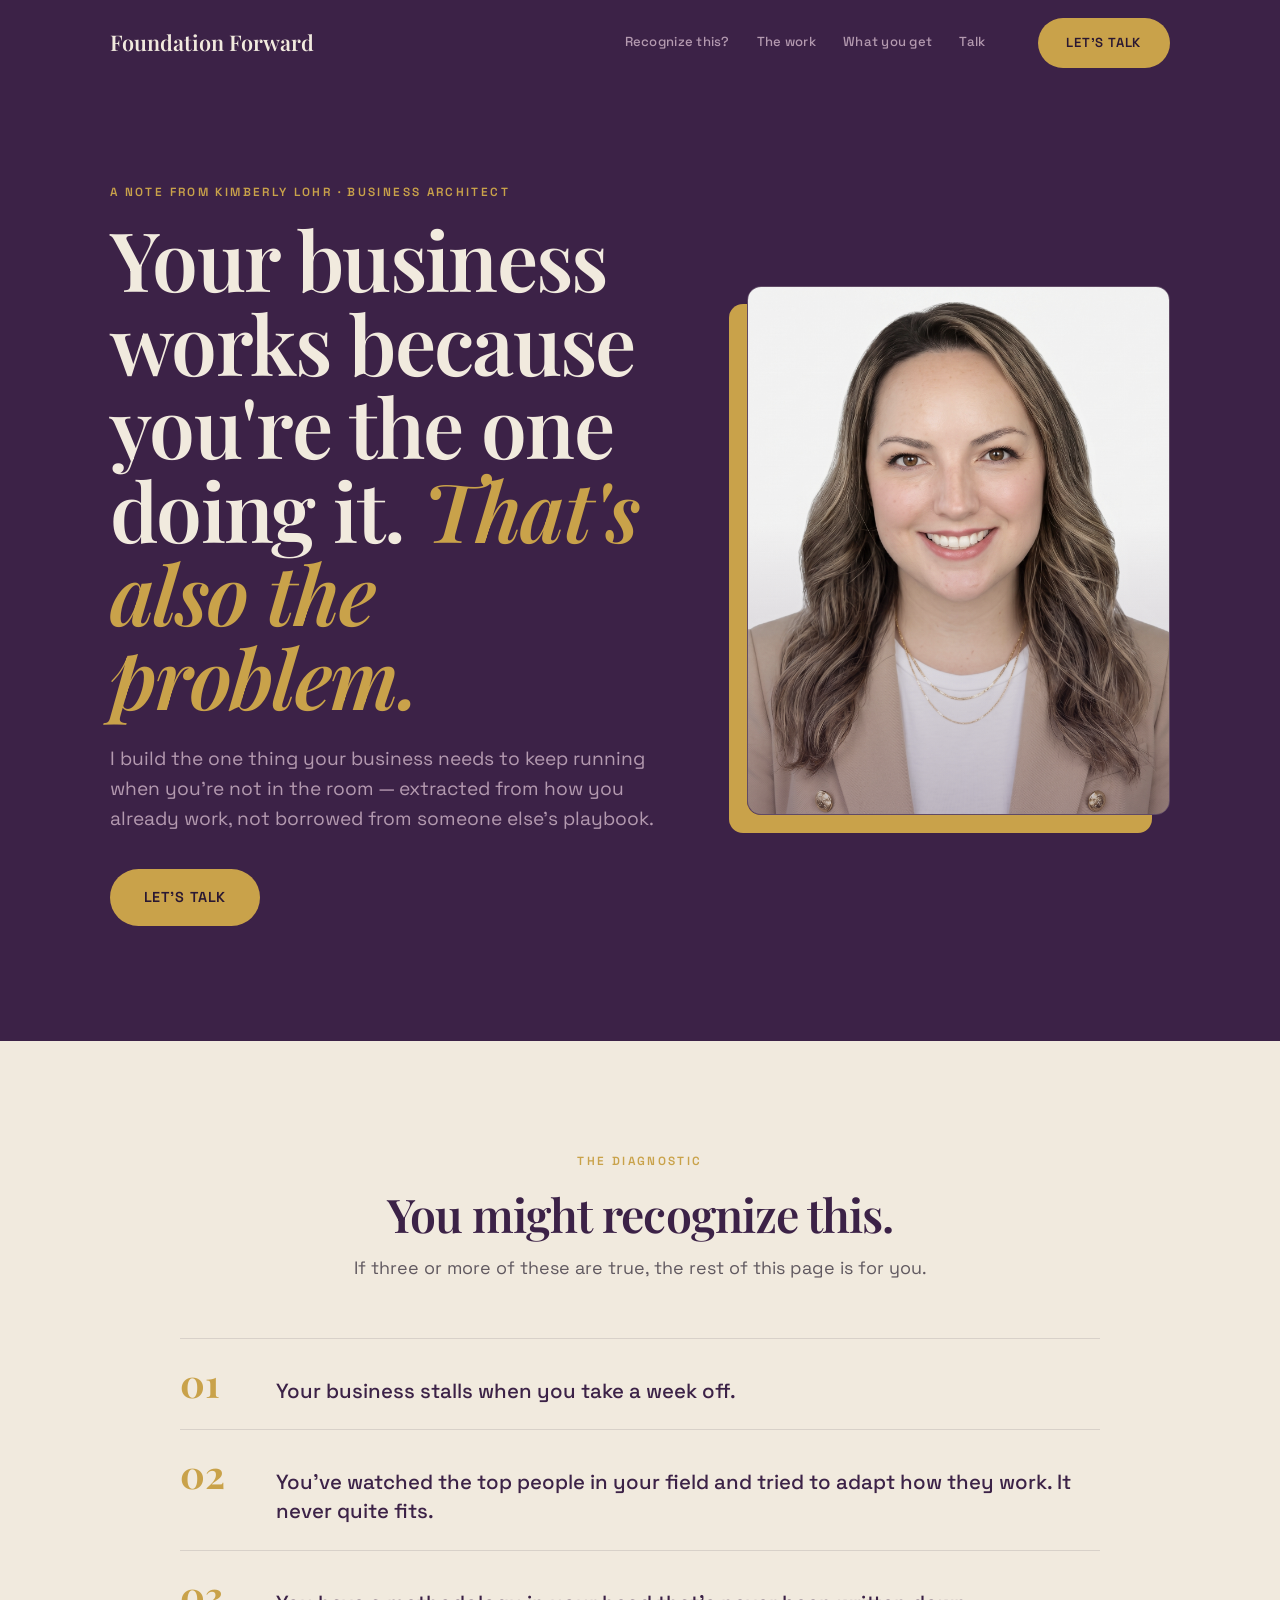
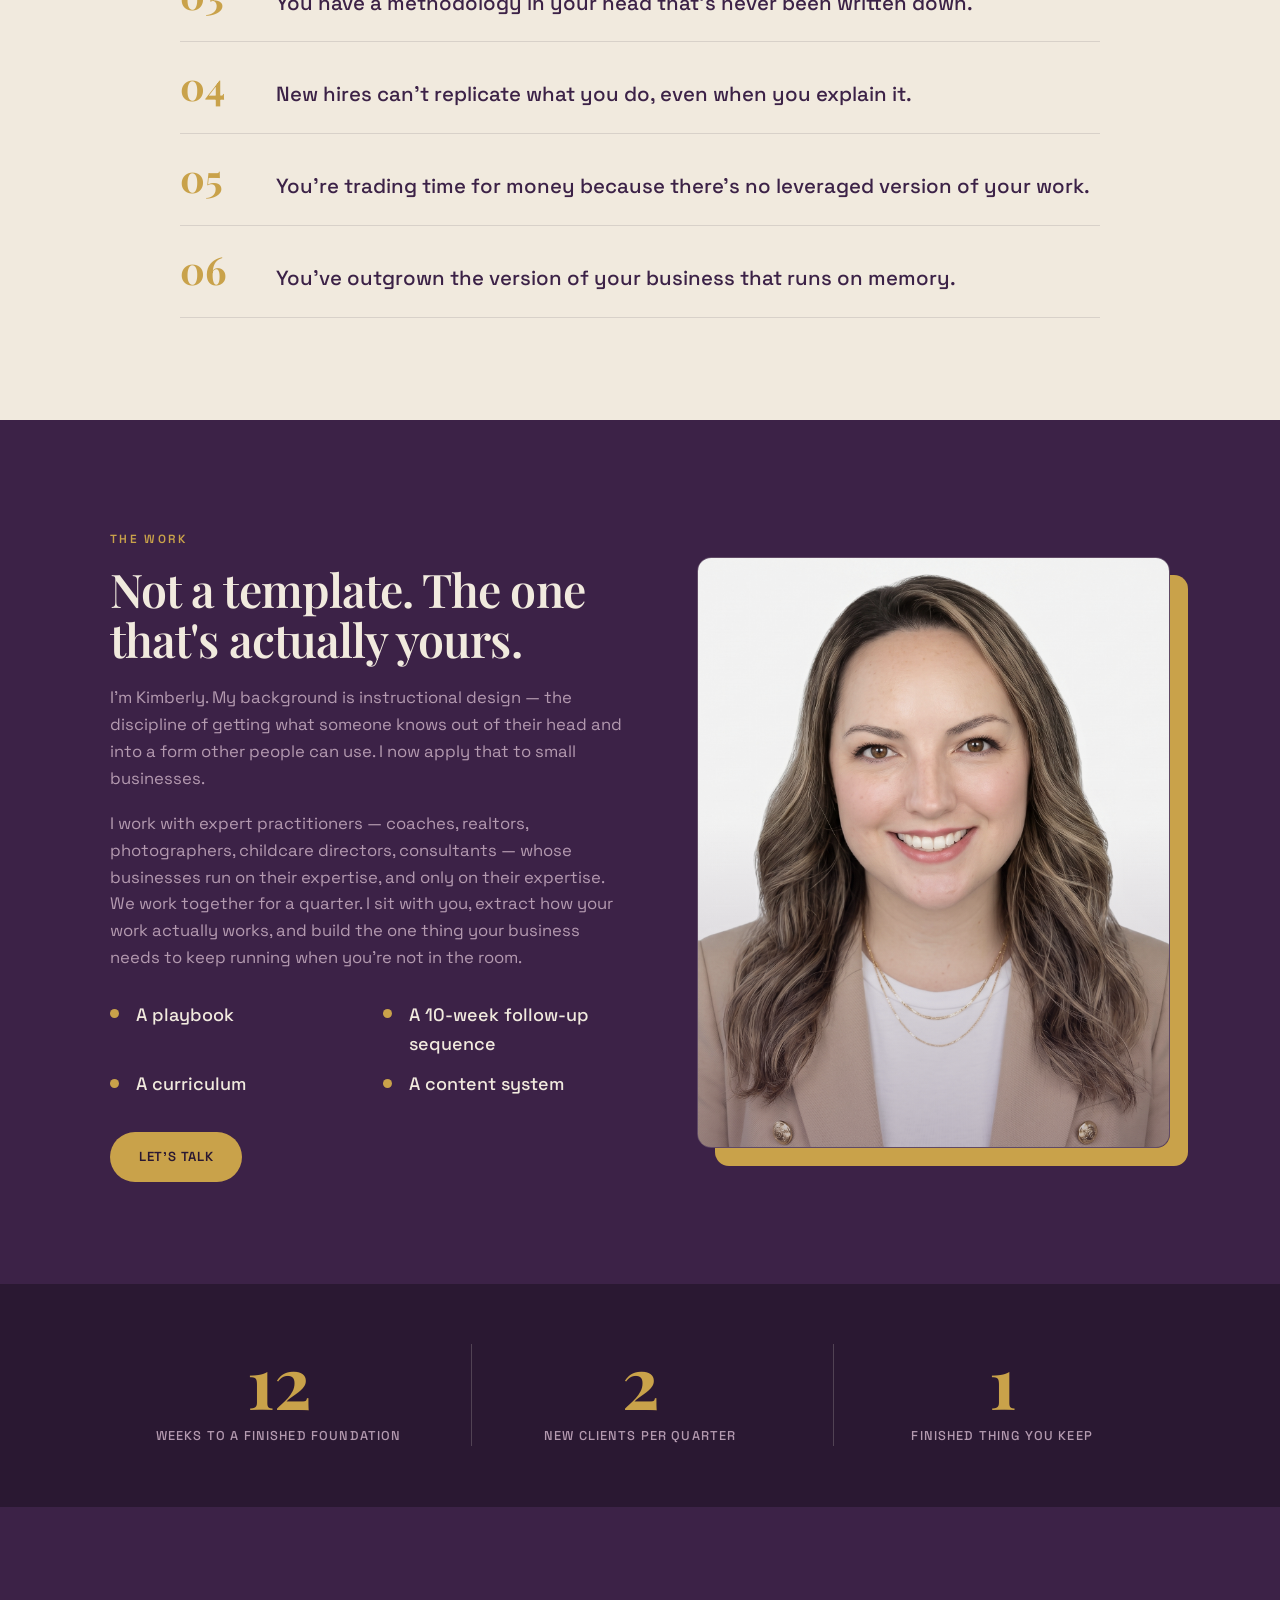
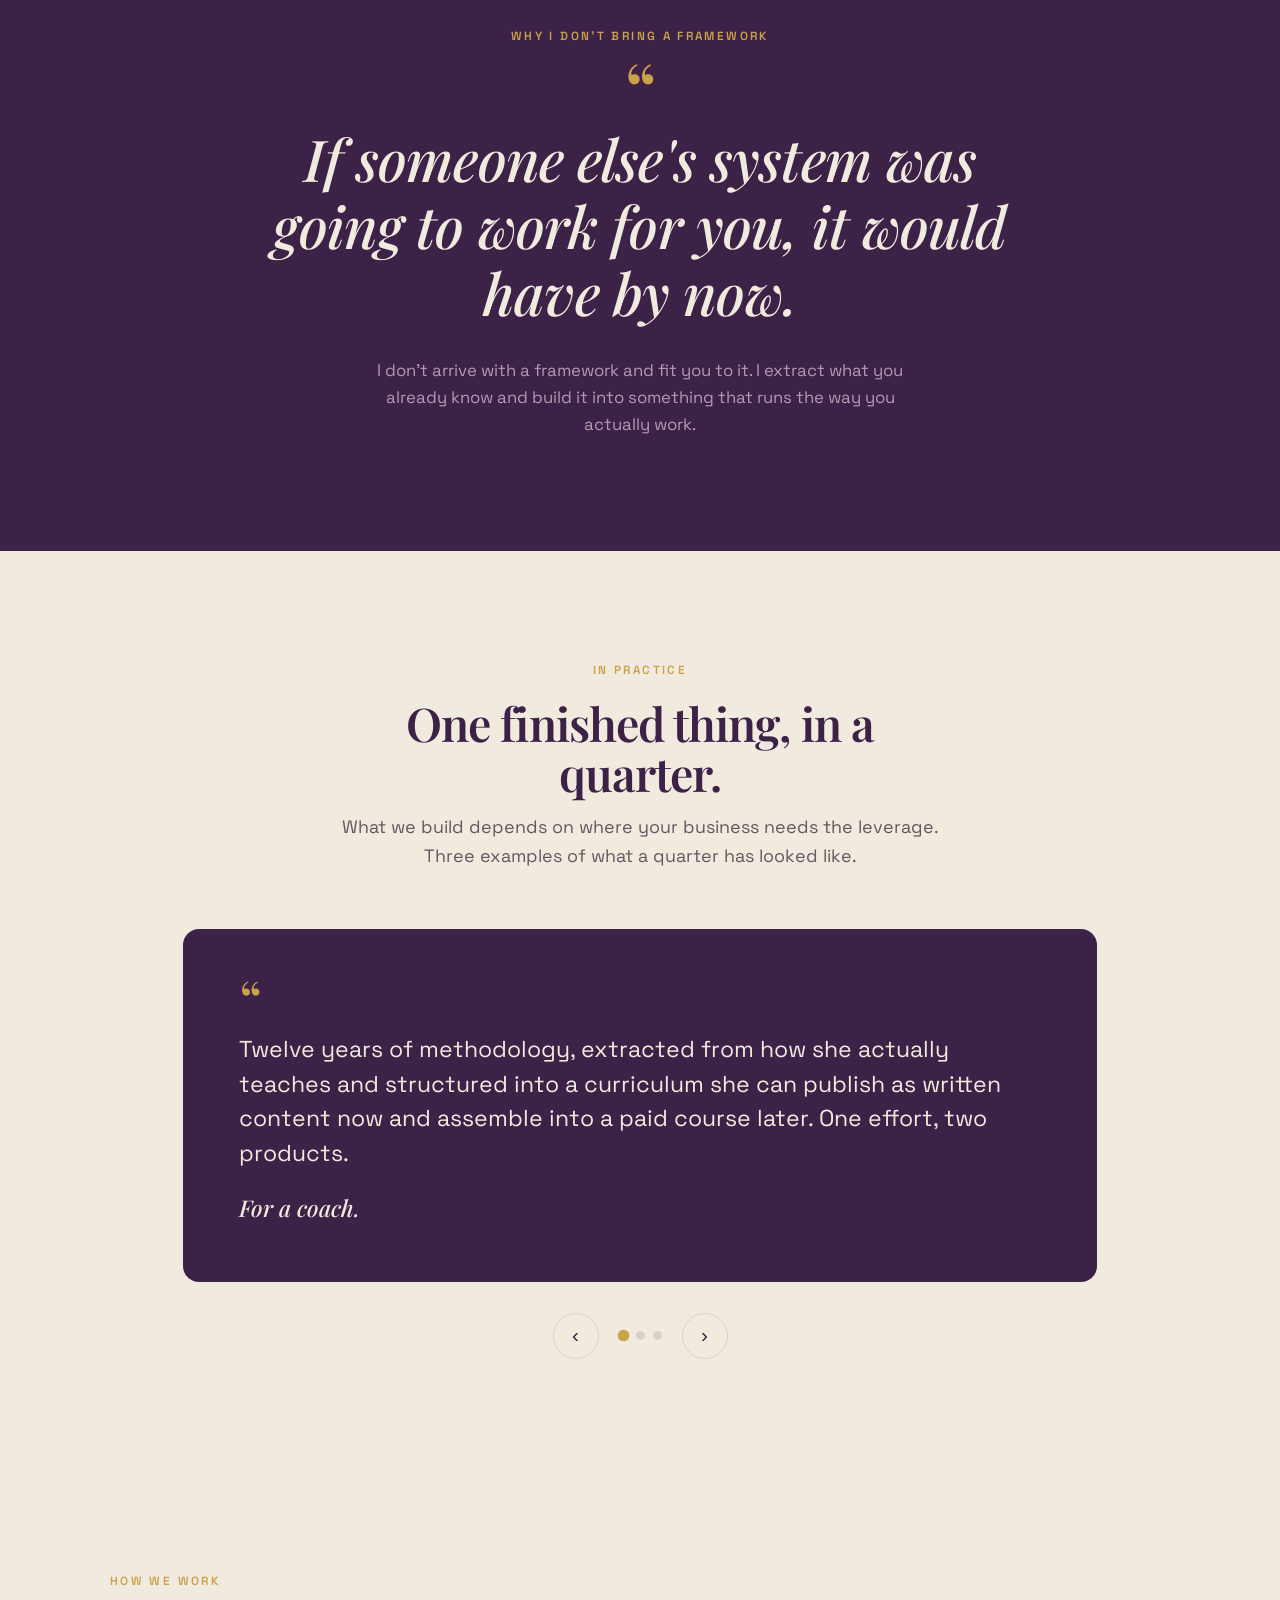
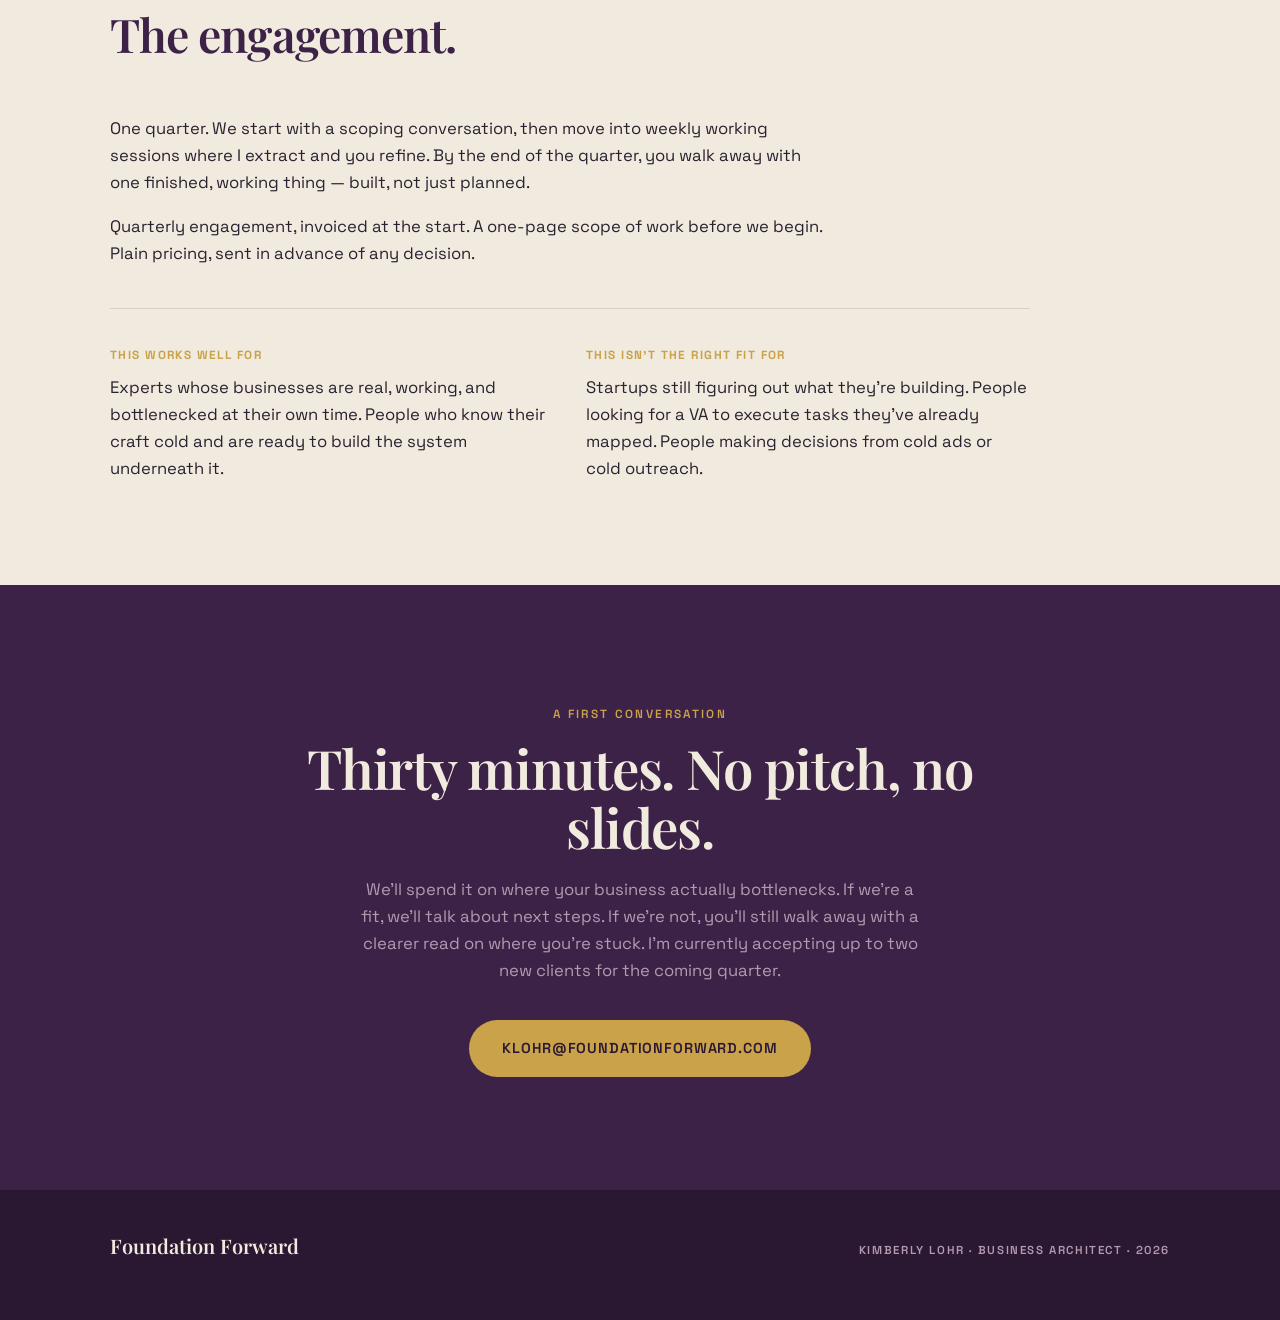
==== commit 405b2480: "Rebuild as a bold aubergine color-field site (high impact, lean) Resets the art direction after the " ====
--- a/index.html
+++ b/index.html
@@ -14,10 +14,8 @@
 
 <!-- LOADER -->
 <div class="preloader" id="preloader" aria-hidden="true">
-  <div class="preloader__inner">
-    <span class="preloader__mark">Foundation Forward</span>
-    <span class="preloader__bar"><span class="preloader__fill"></span></span>
-  </div>
+  <span class="preloader__mark">Foundation Forward</span>
+  <span class="preloader__bar"><span class="preloader__fill"></span></span>
 </div>
 
 <!-- HEADER -->
@@ -30,7 +28,7 @@
       <a href="#examples">What you get</a>
       <a href="#contact">Talk</a>
     </nav>
-    <a class="btn btn--solid" href="mailto:klohr@foundationforward.com">Let's talk</a>
+    <a class="btn btn--gold" href="mailto:klohr@foundationforward.com">Let's talk</a>
   </div>
 </header>
 
@@ -40,69 +38,43 @@
   <section class="hero">
     <div class="container hero__grid">
       <div class="hero__content">
-        <span class="eyebrow reveal" data-anim="up">A note from Kimberly Lohr</span>
-        <h1 class="hero__title reveal" data-anim="left" data-delay="80">Your business works because you're the one doing it. <em>That's also the problem.</em></h1>
-        <p class="hero__text reveal" data-anim="left" data-delay="180">I'm a Business Architect. I work with expert practitioners whose businesses run entirely through them — and build the one thing the business needs to keep running when they're not in the room.</p>
-        <ul class="hero__actions reveal" data-anim="up" data-delay="280">
-          <li><a class="btn btn--solid" href="mailto:klohr@foundationforward.com">Let's talk</a></li>
-          <li><a class="btn btn--ghost" href="#work">How it works</a></li>
-        </ul>
-      </div>
-      <div class="hero__media reveal" data-anim="right" data-delay="200">
-        <span class="hero__dots" aria-hidden="true" data-parallax="0.06"></span>
-        <figure class="hero__figure">
-          <img class="hero__photo" src="klohr_headshot.jpg" alt="Kimberly Lohr" />
+        <span class="eyebrow eyebrow--gold reveal" data-anim="up">A note from Kimberly Lohr · Business Architect</span>
+        <h1 class="hero__title reveal" data-anim="up" data-delay="80">Your business works because you're the one doing it. <em>That's also the problem.</em></h1>
+        <p class="hero__text reveal" data-anim="up" data-delay="200">I build the one thing your business needs to keep running when you're not in the room — extracted from how you already work, not borrowed from someone else's playbook.</p>
+        <a class="btn btn--gold btn--lg reveal" data-anim="up" data-delay="300" href="mailto:klohr@foundationforward.com">Let's talk</a>
+      </div>
+      <div class="hero__media reveal" data-anim="right" data-delay="220">
+        <figure class="portrait">
+          <img src="klohr_headshot.jpg" alt="Kimberly Lohr" />
         </figure>
-        <div class="hero__badge">
-          <span class="hero__badge-top">One quarter.</span>
-          <span class="hero__badge-bottom">One finished thing.</span>
-        </div>
-      </div>
-    </div>
-  </section>
-
-  <!-- DIAGNOSTIC (services-6 grid) -->
-  <section class="section" id="diagnostic">
+      </div>
+    </div>
+  </section>
+
+  <!-- DIAGNOSTIC -->
+  <section class="section section--cream" id="diagnostic">
     <div class="container">
       <div class="section-title reveal" data-anim="up">
         <span class="eyebrow">The diagnostic</span>
         <h2>You might recognize this.</h2>
         <p class="section-title__sub">If three or more of these are true, the rest of this page is for you.</p>
       </div>
-      <div class="grid-6">
-        <article class="dx-card reveal" data-anim="up">
-          <span class="dx-card__num">01</span>
-          <p>Your business stalls when you take a week off.</p>
-        </article>
-        <article class="dx-card reveal" data-anim="up" data-delay="80">
-          <span class="dx-card__num">02</span>
-          <p>You've watched the top people in your field and tried to adapt how they work. It never quite fits.</p>
-        </article>
-        <article class="dx-card reveal" data-anim="up" data-delay="160">
-          <span class="dx-card__num">03</span>
-          <p>You have a methodology in your head that's never been written down.</p>
-        </article>
-        <article class="dx-card reveal" data-anim="up" data-delay="240">
-          <span class="dx-card__num">04</span>
-          <p>New hires can't replicate what you do, even when you explain it.</p>
-        </article>
-        <article class="dx-card reveal" data-anim="up" data-delay="320">
-          <span class="dx-card__num">05</span>
-          <p>You're trading time for money because there's no leveraged version of your work.</p>
-        </article>
-        <article class="dx-card reveal" data-anim="up" data-delay="400">
-          <span class="dx-card__num">06</span>
-          <p>You've outgrown the version of your business that runs on memory.</p>
-        </article>
-      </div>
-    </div>
-  </section>
-
-  <!-- ABOUT (about-6) -->
-  <section class="section section--cream" id="work">
+      <ol class="dx-list">
+        <li class="reveal" data-anim="up"><span class="dx-list__num">01</span><span class="dx-list__text">Your business stalls when you take a week off.</span></li>
+        <li class="reveal" data-anim="up" data-delay="70"><span class="dx-list__num">02</span><span class="dx-list__text">You've watched the top people in your field and tried to adapt how they work. It never quite fits.</span></li>
+        <li class="reveal" data-anim="up" data-delay="140"><span class="dx-list__num">03</span><span class="dx-list__text">You have a methodology in your head that's never been written down.</span></li>
+        <li class="reveal" data-anim="up" data-delay="210"><span class="dx-list__num">04</span><span class="dx-list__text">New hires can't replicate what you do, even when you explain it.</span></li>
+        <li class="reveal" data-anim="up" data-delay="280"><span class="dx-list__num">05</span><span class="dx-list__text">You're trading time for money because there's no leveraged version of your work.</span></li>
+        <li class="reveal" data-anim="up" data-delay="350"><span class="dx-list__num">06</span><span class="dx-list__text">You've outgrown the version of your business that runs on memory.</span></li>
+      </ol>
+    </div>
+  </section>
+
+  <!-- THE WORK -->
+  <section class="section section--plum" id="work">
     <div class="container about">
       <div class="about__content reveal" data-anim="left">
-        <span class="eyebrow">The work</span>
+        <span class="eyebrow eyebrow--gold">The work</span>
         <h2>Not a template. The one that's actually yours.</h2>
         <p>I'm Kimberly. My background is instructional design — the discipline of getting what someone knows out of their head and into a form other people can use. I now apply that to small businesses.</p>
         <p>I work with expert practitioners — coaches, realtors, photographers, childcare directors, consultants — whose businesses run on their expertise, and only on their expertise. We work together for a quarter. I sit with you, extract how your work actually works, and build the one thing your business needs to keep running when you're not in the room.</p>
@@ -112,18 +84,17 @@
           <li>A curriculum</li>
           <li>A content system</li>
         </ul>
-        <a class="btn btn--solid" href="mailto:klohr@foundationforward.com">Let's talk</a>
+        <a class="btn btn--gold" href="mailto:klohr@foundationforward.com">Let's talk</a>
       </div>
       <div class="about__media reveal" data-anim="right" data-delay="140">
-        <span class="about__dots" aria-hidden="true"></span>
-        <figure class="about__figure">
+        <figure class="portrait portrait--gold">
           <img src="klohr_headshot.jpg" alt="Kimberly Lohr at work" />
         </figure>
       </div>
     </div>
   </section>
 
-  <!-- COUNTER BAND -->
+  <!-- COUNTERS -->
   <section class="counters">
     <div class="container counters__inner">
       <div class="counter reveal" data-anim="up">
@@ -141,28 +112,17 @@
     </div>
   </section>
 
-  <!-- WHY + PULL QUOTE -->
-  <section class="section">
-    <div class="container container--narrow">
-      <div class="section-title section-title--left reveal" data-anim="up">
-        <span class="eyebrow">Why it's different</span>
-        <h2>Why I don't bring a framework.</h2>
-      </div>
-      <p class="reveal" data-anim="up" data-delay="80">Most small business owners looking for answers turn to others in their field — watching what the top people do, trying to adapt their systems. It rarely works, because your business is uniquely yours.</p>
-      <p class="reveal" data-anim="up" data-delay="140">I don't arrive with a framework and fit you to it. I extract what you already know and build it into something that runs the way you actually work.</p>
-    </div>
-  </section>
-
+  <!-- PULL QUOTE -->
   <section class="quote-band">
-    <span class="quote-shape quote-shape--1" aria-hidden="true" data-parallax="0.05"></span>
-    <span class="quote-shape quote-shape--2" aria-hidden="true" data-parallax="0.08"></span>
     <div class="container">
+      <span class="eyebrow eyebrow--gold reveal" data-anim="up">Why I don't bring a framework</span>
       <span class="quote-mark" aria-hidden="true">&ldquo;</span>
-      <blockquote class="pull reveal" data-anim="up">If someone else's system was going to work for you, it would have by now.</blockquote>
-    </div>
-  </section>
-
-  <!-- EXAMPLES (testimonial-6 slider) -->
+      <blockquote class="pull reveal" data-anim="up" data-delay="100">If someone else's system was going to work for you, it would have by now.</blockquote>
+      <p class="quote-foot reveal" data-anim="up" data-delay="200">I don't arrive with a framework and fit you to it. I extract what you already know and build it into something that runs the way you actually work.</p>
+    </div>
+  </section>
+
+  <!-- EXAMPLES -->
   <section class="section section--cream" id="examples">
     <div class="container">
       <div class="section-title reveal" data-anim="up">
@@ -170,7 +130,6 @@
         <h2>One finished thing, in a quarter.</h2>
         <p class="section-title__sub">What we build depends on where your business needs the leverage. Three examples of what a quarter has looked like.</p>
       </div>
-
       <div class="slider reveal" data-anim="up" data-delay="120">
         <div class="slider__viewport">
           <ul class="slider__track" id="examplesTrack">
@@ -206,48 +165,39 @@
     </div>
   </section>
 
-  <!-- ENGAGEMENT -->
-  <section class="section">
-    <div class="container container--narrow">
+  <!-- ENGAGEMENT + FIT -->
+  <section class="section section--cream">
+    <div class="container">
       <div class="section-title section-title--left reveal" data-anim="up">
         <span class="eyebrow">How we work</span>
         <h2>The engagement.</h2>
       </div>
-      <p class="reveal" data-anim="up" data-delay="80">One quarter. We start with a scoping conversation, then move into weekly working sessions where I extract and you refine. By the end of the quarter, you walk away with one finished, working thing — built, not just planned.</p>
-      <p class="reveal" data-anim="up" data-delay="140">Quarterly engagement, invoiced at the start. A one-page scope of work before we begin. Plain pricing, sent in advance of any decision.</p>
-    </div>
-  </section>
-
-  <!-- GOOD FIT -->
-  <section class="section section--cream">
-    <div class="container">
-      <div class="section-title reveal" data-anim="up">
-        <span class="eyebrow">Fit</span>
-        <h2>A good fit.</h2>
-      </div>
-      <div class="fit-grid">
-        <div class="fit-card reveal" data-anim="up" data-delay="80">
-          <p class="fit-card__label">This works well for</p>
-          <p>Experts whose businesses are real, working, and bottlenecked at their own time. People who know their craft cold and are ready to build the system underneath it.</p>
+      <div class="engage">
+        <div class="engage__body reveal" data-anim="up" data-delay="80">
+          <p>One quarter. We start with a scoping conversation, then move into weekly working sessions where I extract and you refine. By the end of the quarter, you walk away with one finished, working thing — built, not just planned.</p>
+          <p>Quarterly engagement, invoiced at the start. A one-page scope of work before we begin. Plain pricing, sent in advance of any decision.</p>
         </div>
-        <div class="fit-card reveal" data-anim="up" data-delay="180">
-          <p class="fit-card__label">This isn't the right fit for</p>
-          <p>Startups still figuring out what they're building. People looking for a VA to execute tasks they've already mapped. People making decisions from cold ads or cold outreach.</p>
+        <div class="fit reveal" data-anim="up" data-delay="160">
+          <div class="fit__col">
+            <p class="fit__label">This works well for</p>
+            <p>Experts whose businesses are real, working, and bottlenecked at their own time. People who know their craft cold and are ready to build the system underneath it.</p>
+          </div>
+          <div class="fit__col">
+            <p class="fit__label">This isn't the right fit for</p>
+            <p>Startups still figuring out what they're building. People looking for a VA to execute tasks they've already mapped. People making decisions from cold ads or cold outreach.</p>
+          </div>
         </div>
       </div>
     </div>
   </section>
 
-  <!-- CTA (subscribe-area repurposed) -->
-  <section class="cta-band" id="contact">
-    <div class="container cta-band__inner">
-      <div class="cta-band__text reveal" data-anim="left">
-        <h2>A first conversation.</h2>
-        <p>Thirty minutes. No pitch, no slides. We'll spend it on where your business actually bottlenecks. If we're a fit, we'll talk about next steps. If we're not, you'll still walk away with a clearer read on where you're stuck. I'm currently accepting up to two new clients for the coming quarter.</p>
-      </div>
-      <div class="cta-band__action reveal" data-anim="right" data-delay="120">
-        <a class="btn btn--solid btn--lg" href="mailto:klohr@foundationforward.com">klohr@foundationforward.com</a>
-      </div>
+  <!-- CTA -->
+  <section class="cta" id="contact">
+    <div class="container cta__inner reveal" data-anim="up">
+      <span class="eyebrow eyebrow--gold">A first conversation</span>
+      <h2 class="cta__title">Thirty minutes. No pitch, no slides.</h2>
+      <p class="cta__text">We'll spend it on where your business actually bottlenecks. If we're a fit, we'll talk about next steps. If we're not, you'll still walk away with a clearer read on where you're stuck. I'm currently accepting up to two new clients for the coming quarter.</p>
+      <a class="btn btn--gold btn--lg" href="mailto:klohr@foundationforward.com">klohr@foundationforward.com</a>
     </div>
   </section>
 
@@ -268,26 +218,17 @@
   var reduce = window.matchMedia('(prefers-reduced-motion: reduce)').matches;
   var doc = document;
 
-  /* PRELOADER */
   var preloader = doc.getElementById('preloader');
   function hidePreloader() { if (preloader) preloader.classList.add('is-done'); }
   window.addEventListener('load', hidePreloader);
   setTimeout(hidePreloader, 1800);
 
-  /* STICKY HEADER + BACK TO TOP + PARALLAX */
   var header = doc.getElementById('siteHeader');
   var toTop = doc.getElementById('backToTop');
-  var shapes = doc.querySelectorAll('[data-parallax]');
   function onScroll() {
     var y = window.pageYOffset;
     if (header) header.classList.toggle('is-stuck', y > 40);
     if (toTop) toTop.classList.toggle('is-shown', y > 600);
-    if (!reduce) {
-      for (var i = 0; i < shapes.length; i++) {
-        var r = parseFloat(shapes[i].getAttribute('data-parallax')) || 0;
-        shapes[i].style.transform = 'translate3d(0,' + (y * r * -1) + 'px,0)';
-      }
-    }
   }
   var ticking = false;
   window.addEventListener('scroll', function () {
@@ -299,7 +240,6 @@
     window.scrollTo({ top: 0, behavior: reduce ? 'auto' : 'smooth' });
   });
 
-  /* SCROLL REVEALS */
   var reveals = doc.querySelectorAll('.reveal');
   if (reduce || !('IntersectionObserver' in window)) {
     reveals.forEach(function (el) { el.classList.add('is-visible'); });
@@ -316,7 +256,6 @@
     reveals.forEach(function (el) { ro.observe(el); });
   }
 
-  /* COUNTERS */
   var counters = doc.querySelectorAll('.counter__num');
   function runCount(el) {
     var target = parseFloat(el.getAttribute('data-count')) || 0;
@@ -343,7 +282,6 @@
     }
   }
 
-  /* EXAMPLES SLIDER */
   var track = doc.getElementById('examplesTrack');
   if (track) {
     var slides = Array.prototype.slice.call(track.children);
--- a/style.css
+++ b/style.css
@@ -1,186 +1,166 @@
 /* Foundation Forward — Kimberly Lohr
-   Modeled on the Aball "index-6" layout (split hero w/ dot pattern + badge,
-   centered 6-card grid, two-column about w/ bullet list + image, testimonial
-   slider w/ shapes, CTA band), re-authored in Kim's palette. No Bootstrap/
-   jQuery. Playfair Display + Space Grotesk. Functions: preloader, sticky
-   header, scroll reveals, counters, slider, back-to-top. Reduced-motion aware. */
+   Bold "color-field" art direction: aubergine owns the page, statements
+   reversed out in cream, gold as the jewelry. Playfair Display + Space
+   Grotesk. Lean component set. Functions: preloader, sticky header, scroll
+   reveals, counters, slider, back-to-top. Reduced-motion aware. */
 
 :root {
-  --navy:   #232F45;
-  --navy-2: #2C3A54;
-  --slate:  #5E6E8C;
-  --periw:  #AEB7C9;
-  --periw-soft: #DCE2EC;
-  --cream:  #EFEAE0;
-  --bg:     #F7F8FA;
-  --white:  #FFFFFF;
-  --line:   #E3E6EC;
-  --body:   #353C4D;
-  --ease:   cubic-bezier(0.2, 0.7, 0.2, 1);
-  --maxw:   1140px;
+  --plum:      #3C2247;
+  --plum-deep: #2A1832;
+  --cream:     #F1EADE;
+  --gold:      #C9A24A;
+  --gold-soft: #DABE7C;
+  --ink:       #2A2230;
+  --mauve:     #B49AB0;
+  --line-cream: rgba(42,34,48,0.12);
+  --line-plum:  rgba(241,234,222,0.20);
+  --ease: cubic-bezier(0.2, 0.7, 0.2, 1);
+  --maxw: 1140px;
 }
 
 *, *::before, *::after { box-sizing: border-box; margin: 0; padding: 0; }
 html { scroll-behavior: smooth; }
 body {
-  background: var(--bg); color: var(--body);
+  background: var(--cream); color: var(--ink);
   font-family: 'Space Grotesk', system-ui, sans-serif;
   font-size: 18px; line-height: 1.62; font-weight: 400;
   -webkit-font-smoothing: antialiased; text-rendering: optimizeLegibility;
   overflow-x: hidden;
 }
-::selection { background: var(--navy); color: var(--cream); }
+::selection { background: var(--gold); color: var(--plum-deep); }
 img { display: block; max-width: 100%; }
 
 .container { max-width: var(--maxw); margin: 0 auto; padding: 0 clamp(1.25rem, 4vw, 2.5rem); position: relative; }
-.container--narrow { max-width: 760px; }
-.section { padding: clamp(3.5rem, 8vw, 7rem) 0; }
-.section--cream { background: var(--cream); }
+.section { padding: clamp(3.75rem, 8vw, 7rem) 0; }
+.section--cream { background: var(--cream); color: var(--ink); }
+.section--plum  { background: var(--plum); color: var(--cream); }
 
 /* TYPE */
-h1, h2 { font-family: 'Playfair Display', Georgia, serif; color: var(--navy); font-weight: 600; }
-h2 { font-size: clamp(1.8rem, 3.8vw, 2.75rem); line-height: 1.1; letter-spacing: -0.015em; }
-p { font-size: clamp(1.02rem, 1.3vw, 1.18rem); line-height: 1.62; margin-bottom: 1.1rem; }
+h1, h2 { font-family: 'Playfair Display', Georgia, serif; font-weight: 600; letter-spacing: -0.02em; }
+h2 { font-size: clamp(1.9rem, 4vw, 2.9rem); line-height: 1.08; color: inherit; }
+.section--cream h2 { color: var(--plum); }
+p { font-size: clamp(1.04rem, 1.3vw, 1.2rem); line-height: 1.62; margin-bottom: 1.1rem; }
 p:last-child { margin-bottom: 0; }
-.eyebrow {
-  display: inline-block; font-family: 'Space Grotesk', sans-serif; font-size: 0.74rem;
-  font-weight: 600; letter-spacing: 0.18em; text-transform: uppercase; color: var(--slate);
-  margin-bottom: 1rem;
-}
-em { font-style: italic; color: var(--slate); }
+em { font-style: italic; }
+
+.eyebrow { display: inline-block; font-family: 'Space Grotesk', sans-serif; font-size: 0.74rem; font-weight: 600; letter-spacing: 0.2em; text-transform: uppercase; color: var(--mauve); margin-bottom: 1rem; }
+.eyebrow--gold { color: var(--gold); }
+.section--cream .eyebrow { color: var(--gold); }
 
 /* BUTTONS */
-.btn {
-  display: inline-flex; align-items: center; gap: 0.5rem;
-  font-family: 'Space Grotesk', sans-serif; font-weight: 600; font-size: 0.82rem;
-  letter-spacing: 0.04em; text-decoration: none; border-radius: 999px;
-  padding: 0.85rem 1.7rem; transition: background 0.2s ease, color 0.2s ease, transform 0.08s ease, box-shadow 0.2s ease, border-color 0.2s ease;
-}
-.btn--solid { background: var(--navy); color: var(--cream); }
-.btn--solid:hover { background: var(--navy-2); color: var(--white); box-shadow: 0 8px 20px rgba(35,47,69,0.2); transform: translateY(-1px); }
-.btn--ghost { background: transparent; color: var(--navy); border: 1.5px solid var(--navy); }
-.btn--ghost:hover { background: var(--navy); color: var(--cream); }
-.btn--lg { font-size: 0.95rem; padding: 1rem 2rem; }
-
-/* SECTION TITLE */
-.section-title { max-width: 640px; margin: 0 auto clamp(2.5rem, 5vw, 3.75rem); text-align: center; }
-.section-title--left { margin-left: 0; margin-right: 0; text-align: left; max-width: none; }
-.section-title h2 { margin-top: 0.25rem; }
-.section-title__sub { color: var(--slate); font-size: clamp(1.05rem, 1.4vw, 1.2rem); margin-top: 0.9rem; }
+.btn { display: inline-flex; align-items: center; gap: 0.5rem; font-family: 'Space Grotesk', sans-serif; font-weight: 600; font-size: 0.82rem; letter-spacing: 0.06em; text-transform: uppercase; text-decoration: none; border-radius: 999px; padding: 0.9rem 1.8rem; transition: transform 0.12s ease, box-shadow 0.2s ease, background 0.2s ease, color 0.2s ease; }
+.btn--gold { background: var(--gold); color: var(--plum-deep); }
+.btn--gold:hover { background: var(--gold-soft); transform: translateY(-2px); box-shadow: 0 10px 24px rgba(0,0,0,0.18); }
+.btn--lg { font-size: 0.9rem; padding: 1.05rem 2.1rem; }
 
 /* PRELOADER */
-.preloader { position: fixed; inset: 0; z-index: 9999; background: var(--navy); display: grid; place-items: center; transition: opacity 0.6s ease, visibility 0.6s ease; }
+.preloader { position: fixed; inset: 0; z-index: 9999; background: var(--plum); display: flex; flex-direction: column; align-items: center; justify-content: center; gap: 1.25rem; transition: opacity 0.6s ease, visibility 0.6s ease; }
 .preloader.is-done { opacity: 0; visibility: hidden; pointer-events: none; }
-.preloader__inner { display: flex; flex-direction: column; align-items: center; gap: 1.25rem; }
-.preloader__mark { font-family: 'Playfair Display', serif; font-weight: 600; font-size: 1.5rem; color: var(--cream); }
-.preloader__bar { width: 180px; height: 2px; background: rgba(174,183,201,0.25); border-radius: 2px; overflow: hidden; }
-.preloader__fill { display: block; height: 100%; width: 100%; background: var(--periw); transform: translateX(-100%); animation: loadbar 1.4s var(--ease) infinite; }
+.preloader__mark { font-family: 'Playfair Display', serif; font-weight: 600; font-size: 1.6rem; color: var(--cream); }
+.preloader__bar { width: 190px; height: 2px; background: rgba(241,234,222,0.2); border-radius: 2px; overflow: hidden; }
+.preloader__fill { display: block; height: 100%; width: 100%; background: var(--gold); transform: translateX(-100%); animation: loadbar 1.4s var(--ease) infinite; }
 @keyframes loadbar { 0% { transform: translateX(-100%); } 50% { transform: translateX(0); } 100% { transform: translateX(100%); } }
 
 /* HEADER */
-.site-header { position: sticky; top: 0; z-index: 100; background: var(--bg); border-bottom: 1px solid transparent; transition: background 0.25s ease, border-color 0.25s ease, box-shadow 0.25s ease; }
+.site-header { position: sticky; top: 0; z-index: 100; background: var(--plum); transition: padding 0.25s ease, box-shadow 0.25s ease, background 0.25s ease; }
 .site-header__inner { display: flex; align-items: center; justify-content: space-between; gap: 1.5rem; padding-top: 1.1rem; padding-bottom: 1.1rem; transition: padding 0.25s ease; }
-.site-header.is-stuck { background: rgba(247,248,250,0.92); backdrop-filter: blur(10px); border-bottom-color: var(--line); box-shadow: 0 6px 20px rgba(35,47,69,0.05); }
+.site-header.is-stuck { background: rgba(42,24,50,0.92); backdrop-filter: blur(10px); box-shadow: 0 6px 24px rgba(0,0,0,0.22); }
 .site-header.is-stuck .site-header__inner { padding-top: 0.65rem; padding-bottom: 0.65rem; }
-.wordmark { font-family: 'Playfair Display', Georgia, serif; font-weight: 600; font-size: 1.35rem; color: var(--navy); text-decoration: none; }
-.site-nav { display: flex; gap: 1.6rem; margin-left: auto; margin-right: 1.75rem; }
-.site-nav a { font-size: 0.82rem; font-weight: 500; letter-spacing: 0.02em; color: var(--slate); text-decoration: none; position: relative; padding-bottom: 2px; }
-.site-nav a::after { content: ''; position: absolute; left: 0; bottom: 0; width: 0; height: 1.5px; background: var(--navy); transition: width 0.25s var(--ease); }
-.site-nav a:hover { color: var(--navy); }
+.wordmark { font-family: 'Playfair Display', Georgia, serif; font-weight: 600; font-size: 1.35rem; color: var(--cream); text-decoration: none; }
+.site-nav { display: flex; gap: 1.7rem; margin-left: auto; margin-right: 1.75rem; }
+.site-nav a { font-size: 0.82rem; font-weight: 500; letter-spacing: 0.02em; color: var(--mauve); text-decoration: none; position: relative; padding-bottom: 2px; transition: color 0.2s ease; }
+.site-nav a::after { content: ''; position: absolute; left: 0; bottom: 0; width: 0; height: 1.5px; background: var(--gold); transition: width 0.25s var(--ease); }
+.site-nav a:hover { color: var(--cream); }
 .site-nav a:hover::after { width: 100%; }
 
-/* HERO (index-6 split) */
-.hero { padding: clamp(2.5rem, 6vw, 5.5rem) 0 clamp(3.5rem, 8vw, 7rem); overflow: hidden; }
-.hero__grid { display: grid; grid-template-columns: 1.05fr 0.95fr; gap: clamp(2rem, 5vw, 4.5rem); align-items: center; }
-.hero__title { font-size: clamp(2.2rem, 5vw, 3.6rem); line-height: 1.08; letter-spacing: -0.02em; margin-bottom: 1.4rem; }
-.hero__title em { color: var(--slate); }
-.hero__text { max-width: 42ch; color: var(--body); margin-bottom: 2rem; }
-.hero__actions { list-style: none; display: flex; flex-wrap: wrap; gap: 0.9rem; }
+/* HERO */
+.hero { background: var(--plum); color: var(--cream); padding: clamp(3rem, 7vw, 6rem) 0 clamp(4rem, 9vw, 7.5rem); }
+.hero__grid { display: grid; grid-template-columns: 1.15fr 0.85fr; gap: clamp(2rem, 5vw, 4.5rem); align-items: center; }
+.hero__title { font-size: clamp(2.6rem, 6.4vw, 5.6rem); line-height: 1.02; color: var(--cream); margin-bottom: 1.6rem; max-width: 16ch; }
+.hero__title em { color: var(--gold); font-style: italic; }
+.hero__text { font-size: clamp(1.08rem, 1.5vw, 1.3rem); line-height: 1.55; color: var(--mauve); max-width: 46ch; margin-bottom: 2.25rem; }
+.hero__media { position: relative; }
+.portrait { position: relative; margin: 0; border-radius: 14px; overflow: hidden; }
+.portrait img { width: 100%; aspect-ratio: 4 / 5; object-fit: cover; object-position: center 16%; filter: saturate(0.85) contrast(1.03) brightness(0.98); transition: transform 0.7s var(--ease); }
+.portrait::after { content: ''; position: absolute; inset: 0; background: linear-gradient(180deg, rgba(60,34,71,0) 45%, rgba(60,34,71,0.28) 100%); pointer-events: none; }
+.portrait:hover img { transform: scale(1.035); }
+.hero__media .portrait { border: 1px solid var(--line-plum); box-shadow: -18px 18px 0 0 var(--gold); }
 
-.hero__media { position: relative; }
-.hero__dots { position: absolute; top: -22px; right: -22px; width: 130px; height: 130px; z-index: 0;
-  background-image: radial-gradient(var(--periw) 2px, transparent 2px); background-size: 16px 16px; opacity: 0.7; will-change: transform; }
-.hero__figure { position: relative; z-index: 1; margin: 0; background: var(--periw); padding: clamp(0.7rem, 1.6vw, 1.1rem); border-radius: 16px; }
-.hero__photo { width: 100%; aspect-ratio: 4 / 5; object-fit: cover; object-position: center 16%; border-radius: 10px; filter: contrast(1.02) saturate(0.97); transition: transform 0.7s var(--ease); }
-.hero__figure:hover .hero__photo { transform: scale(1.03); }
-.hero__badge { position: absolute; left: -18px; bottom: 28px; z-index: 2; background: var(--navy); color: var(--cream); padding: 1.1rem 1.4rem; border-radius: 12px; box-shadow: 0 14px 30px rgba(35,47,69,0.18); max-width: 200px; }
-.hero__badge-top { display: block; font-family: 'Playfair Display', serif; font-style: italic; font-size: 1.25rem; color: var(--white); line-height: 1.2; }
-.hero__badge-bottom { display: block; font-family: 'Playfair Display', serif; font-size: 1.25rem; font-weight: 600; color: var(--periw); line-height: 1.2; }
+/* DIAGNOSTIC */
+.section-title { max-width: 640px; margin: 0 auto clamp(2.5rem, 5vw, 3.5rem); text-align: center; }
+.section-title--left { margin-left: 0; text-align: left; }
+.section-title h2 { margin-top: 0.2rem; }
+.section-title__sub { color: var(--ink); opacity: 0.72; font-size: clamp(1.04rem, 1.4vw, 1.2rem); margin-top: 0.85rem; }
 
-/* DIAGNOSTIC (services-6 grid) */
-.grid-6 { display: grid; grid-template-columns: repeat(3, 1fr); gap: 1.5rem; }
-.dx-card { background: var(--white); border: 1px solid var(--line); border-radius: 16px; padding: clamp(1.6rem, 2.5vw, 2.1rem); box-shadow: 0 1px 2px rgba(35,47,69,0.04), 0 14px 30px rgba(35,47,69,0.04); transition: transform 0.25s var(--ease), box-shadow 0.25s var(--ease); }
-.dx-card:hover { transform: translateY(-5px); box-shadow: 0 1px 2px rgba(35,47,69,0.05), 0 22px 44px rgba(35,47,69,0.1); }
-.dx-card__num { display: inline-flex; align-items: center; justify-content: center; width: 52px; height: 52px; border-radius: 14px; background: var(--periw-soft); color: var(--navy); font-family: 'Playfair Display', serif; font-weight: 700; font-size: 1.3rem; margin-bottom: 1.1rem; }
-.dx-card p { font-size: 1.08rem; line-height: 1.5; color: var(--navy); margin: 0; }
+.dx-list { list-style: none; max-width: 920px; margin: 0 auto; }
+.dx-list li { display: grid; grid-template-columns: 4.5rem 1fr; gap: 1.5rem; align-items: baseline; padding: 1.5rem 0; border-top: 1px solid var(--line-cream); }
+.dx-list li:last-child { border-bottom: 1px solid var(--line-cream); }
+.dx-list__num { font-family: 'Playfair Display', serif; font-weight: 700; font-size: clamp(1.8rem, 3vw, 2.6rem); color: var(--gold); line-height: 1; }
+.dx-list__text { font-size: clamp(1.1rem, 1.6vw, 1.4rem); line-height: 1.4; color: var(--plum); font-weight: 500; }
 
-/* ABOUT (about-6) */
+/* THE WORK */
 .about { display: grid; grid-template-columns: 1.05fr 0.95fr; gap: clamp(2rem, 5vw, 4.5rem); align-items: center; }
-.about__content h2 { margin-bottom: 1.3rem; }
-.about__list { list-style: none; margin: 1.6rem 0 2rem; display: grid; grid-template-columns: 1fr 1fr; gap: 0.7rem 1.5rem; }
-.about__list li { position: relative; padding-left: 1.5rem; font-weight: 500; color: var(--navy); }
-.about__list li::before { content: ''; position: absolute; left: 0; top: 0.55em; width: 8px; height: 8px; border-radius: 50%; background: var(--slate); }
-.about__media { position: relative; }
-.about__dots { position: absolute; bottom: -22px; left: -22px; width: 120px; height: 120px; z-index: 0; background-image: radial-gradient(var(--periw) 2px, transparent 2px); background-size: 16px 16px; opacity: 0.7; }
-.about__figure { position: relative; z-index: 1; margin: 0; border-radius: 16px; overflow: hidden; border: 1px solid var(--line); }
-.about__figure img { width: 100%; aspect-ratio: 4 / 4.4; object-fit: cover; object-position: center 16%; filter: contrast(1.02) saturate(0.97); }
+.about__content h2 { color: var(--cream); margin-bottom: 1.3rem; max-width: 18ch; }
+.about__content p { color: var(--mauve); }
+.about__list { list-style: none; margin: 1.7rem 0 2.1rem; display: grid; grid-template-columns: 1fr 1fr; gap: 0.7rem 1.5rem; }
+.about__list li { position: relative; padding-left: 1.6rem; font-weight: 500; color: var(--cream); }
+.about__list li::before { content: ''; position: absolute; left: 0; top: 0.55em; width: 9px; height: 9px; border-radius: 50%; background: var(--gold); }
+.about__media .portrait { box-shadow: 18px 18px 0 0 var(--gold); border: 1px solid var(--line-plum); }
+.portrait--gold {}
 
 /* COUNTERS */
-.counters { background: var(--navy); color: var(--cream); padding: clamp(2.5rem, 5vw, 3.75rem) 0; }
+.counters { background: var(--plum-deep); color: var(--cream); padding: clamp(2.5rem, 5vw, 3.75rem) 0; }
 .counters__inner { display: grid; grid-template-columns: repeat(3, 1fr); gap: 1.5rem; text-align: center; }
-.counter__num { display: block; font-family: 'Playfair Display', serif; font-weight: 700; font-size: clamp(2.6rem, 6vw, 4rem); line-height: 1; color: var(--white); letter-spacing: -0.02em; }
-.counter__label { display: block; margin-top: 0.6rem; font-size: 0.8rem; font-weight: 500; letter-spacing: 0.08em; text-transform: uppercase; color: var(--periw); }
-.counter + .counter { border-left: 1px solid rgba(174,183,201,0.22); }
+.counter__num { display: block; font-family: 'Playfair Display', serif; font-weight: 700; font-size: clamp(2.8rem, 6.5vw, 4.5rem); line-height: 1; color: var(--gold); letter-spacing: -0.02em; }
+.counter__label { display: block; margin-top: 0.6rem; font-size: 0.8rem; font-weight: 500; letter-spacing: 0.09em; text-transform: uppercase; color: var(--mauve); }
+.counter + .counter { border-left: 1px solid var(--line-plum); }
 
-/* QUOTE BAND */
-.quote-band { position: relative; background: var(--navy); color: var(--cream); padding: clamp(3.5rem, 9vw, 6.5rem) 0; overflow: hidden; }
-.quote-shape { position: absolute; border-radius: 50%; border: 1.5px solid rgba(174,183,201,0.18); pointer-events: none; will-change: transform; }
-.quote-shape--1 { width: 280px; height: 280px; top: -90px; right: -60px; }
-.quote-shape--2 { width: 180px; height: 180px; bottom: -70px; left: 8%; border-color: rgba(174,183,201,0.12); }
-.quote-mark { display: block; font-family: 'Playfair Display', serif; font-size: 5rem; line-height: 0.6; color: var(--periw); margin-bottom: 0.5rem; }
-.pull { font-family: 'Playfair Display', Georgia, serif; font-style: italic; font-weight: 500; font-size: clamp(1.85rem, 4.6vw, 3rem); line-height: 1.2; letter-spacing: -0.015em; color: var(--cream); max-width: 22ch; position: relative; z-index: 1; }
+/* PULL QUOTE */
+.quote-band { background: var(--plum); color: var(--cream); padding: clamp(4rem, 9vw, 7rem) 0; text-align: center; }
+.quote-band .container { max-width: 900px; }
+.quote-mark { display: block; font-family: 'Playfair Display', serif; font-size: 5rem; line-height: 0.5; color: var(--gold); margin: 0.5rem 0 1rem; }
+.pull { font-family: 'Playfair Display', Georgia, serif; font-style: italic; font-weight: 500; font-size: clamp(2rem, 5.2vw, 3.6rem); line-height: 1.16; letter-spacing: -0.015em; color: var(--cream); max-width: 22ch; margin: 0 auto; }
+.quote-foot { color: var(--mauve); max-width: 52ch; margin: 2rem auto 0; font-size: 1.05rem; }
 
-/* EXAMPLES SLIDER (testimonial-6) */
-.slider { margin-top: 0; }
+/* EXAMPLES SLIDER */
+.slider { max-width: 920px; margin: 0 auto; }
 .slider__viewport { overflow: hidden; border-radius: 16px; }
 .slider__track { list-style: none; display: flex; transition: transform 0.6s var(--ease); will-change: transform; }
 .slide { flex: 0 0 100%; min-width: 0; padding: 3px; }
-.tcard { background: var(--white); border: 1px solid var(--line); border-radius: 16px; padding: clamp(1.9rem, 4vw, 3.25rem); box-shadow: 0 1px 2px rgba(35,47,69,0.04), 0 14px 30px rgba(35,47,69,0.04); }
-.tcard__mark { display: block; font-family: 'Playfair Display', serif; font-size: 3.5rem; line-height: 0.5; color: var(--periw); margin-bottom: 1.2rem; }
-.tcard p { font-size: clamp(1.15rem, 1.7vw, 1.45rem); line-height: 1.5; color: var(--navy); }
-.tcard__label { font-family: 'Playfair Display', Georgia, serif; font-style: italic; font-weight: 500; font-size: 1.3rem; color: var(--slate); margin-top: 1.2rem; }
+.tcard { background: var(--plum); color: var(--cream); border-radius: 16px; padding: clamp(2rem, 4.5vw, 3.5rem); }
+.tcard__mark { display: block; font-family: 'Playfair Display', serif; font-size: 3.5rem; line-height: 0.5; color: var(--gold); margin-bottom: 1.2rem; }
+.tcard p { font-size: clamp(1.2rem, 1.8vw, 1.5rem); line-height: 1.5; color: var(--cream); }
+.tcard__label { font-family: 'Playfair Display', Georgia, serif; font-style: italic; font-weight: 500; font-size: 1.35rem; color: var(--gold); margin-top: 1.3rem; }
 .slider__controls { display: flex; align-items: center; justify-content: center; gap: 1.25rem; margin-top: 1.75rem; }
-.slider__btn { width: 46px; height: 46px; border-radius: 999px; border: 1px solid var(--line); background: var(--white); color: var(--navy); font-size: 1.3rem; line-height: 1; cursor: pointer; display: grid; place-items: center; transition: background 0.2s ease, color 0.2s ease, border-color 0.2s ease; }
-.slider__btn:hover { background: var(--navy); color: var(--cream); border-color: var(--navy); }
+.slider__btn { width: 46px; height: 46px; border-radius: 999px; border: 1px solid var(--line-cream); background: transparent; color: var(--plum); font-size: 1.3rem; line-height: 1; cursor: pointer; display: grid; place-items: center; transition: background 0.2s ease, color 0.2s ease, border-color 0.2s ease; }
+.slider__btn:hover { background: var(--plum); color: var(--cream); border-color: var(--plum); }
 .slider__dots { display: flex; gap: 0.5rem; }
-.slider__dot { width: 9px; height: 9px; border-radius: 999px; border: 0; background: var(--line); cursor: pointer; padding: 0; transition: background 0.2s ease, transform 0.2s ease; }
-.slider__dot.is-active { background: var(--navy); transform: scale(1.25); }
+.slider__dot { width: 9px; height: 9px; border-radius: 999px; border: 0; background: var(--line-cream); cursor: pointer; padding: 0; transition: background 0.2s ease, transform 0.2s ease; }
+.slider__dot.is-active { background: var(--gold); transform: scale(1.3); }
 
-/* FIT */
-.fit-grid { display: grid; grid-template-columns: 1fr 1fr; gap: 1.5rem; }
-.fit-card { background: var(--white); border: 1px solid var(--line); border-radius: 16px; padding: clamp(1.6rem, 3vw, 2.4rem); box-shadow: 0 1px 2px rgba(35,47,69,0.04), 0 14px 30px rgba(35,47,69,0.04); }
-.fit-card p:last-child { margin-bottom: 0; }
-.fit-card__label { font-family: 'Space Grotesk', sans-serif; font-weight: 700; font-size: 0.74rem; letter-spacing: 0.12em; text-transform: uppercase; color: var(--slate); margin-bottom: 0.8rem; }
+/* ENGAGEMENT + FIT */
+.engage { display: grid; grid-template-columns: 1fr; gap: 2.5rem; max-width: 920px; }
+.engage__body { max-width: 60ch; }
+.fit { display: grid; grid-template-columns: 1fr 1fr; gap: 2rem; padding-top: 2.25rem; border-top: 1px solid var(--line-cream); }
+.fit__col p:last-child { margin-bottom: 0; }
+.fit__label { font-family: 'Space Grotesk', sans-serif; font-weight: 700; font-size: 0.74rem; letter-spacing: 0.12em; text-transform: uppercase; color: var(--gold); margin-bottom: 0.7rem; }
 
-/* CTA BAND */
-.cta-band { background: var(--navy); color: var(--cream); padding: clamp(3rem, 7vw, 5.5rem) 0; }
-.cta-band__inner { display: grid; grid-template-columns: 1.3fr 0.7fr; gap: clamp(1.75rem, 4vw, 3.5rem); align-items: center; }
-.cta-band h2 { color: var(--cream); margin-bottom: 1rem; }
-.cta-band p { color: var(--periw); margin: 0; }
-.cta-band__action { text-align: right; }
-.cta-band .btn--solid { background: var(--cream); color: var(--navy); }
-.cta-band .btn--solid:hover { background: var(--white); color: var(--navy); }
+/* CTA */
+.cta { background: var(--plum); color: var(--cream); padding: clamp(4rem, 9vw, 7rem) 0; text-align: center; }
+.cta__inner { max-width: 760px; margin: 0 auto; }
+.cta__title { font-size: clamp(2.2rem, 5vw, 3.4rem); color: var(--cream); margin-bottom: 1.25rem; }
+.cta__text { color: var(--mauve); max-width: 52ch; margin: 0 auto 2.25rem; }
 
 /* FOOTER */
-.footer { background: var(--navy); color: var(--cream); padding: 2.5rem 0; }
+.footer { background: var(--plum-deep); color: var(--cream); padding: 2.5rem 0; }
 .footer__inner { display: flex; justify-content: space-between; align-items: baseline; gap: 1rem; flex-wrap: wrap; }
 .wordmark--footer { font-size: 1.25rem; color: var(--cream); }
-.colophon { font-family: 'Space Grotesk', sans-serif; font-size: 0.72rem; font-weight: 600; letter-spacing: 0.14em; text-transform: uppercase; color: var(--periw); margin: 0; }
+.colophon { font-family: 'Space Grotesk', sans-serif; font-size: 0.72rem; font-weight: 600; letter-spacing: 0.14em; text-transform: uppercase; color: var(--mauve); margin: 0; }
 
 /* BACK TO TOP */
-.back-to-top { position: fixed; right: 1.5rem; bottom: 1.5rem; z-index: 90; width: 46px; height: 46px; border-radius: 999px; border: 0; background: var(--navy); color: var(--cream); font-size: 1.2rem; cursor: pointer; opacity: 0; transform: translateY(12px); pointer-events: none; transition: opacity 0.3s ease, transform 0.3s ease, background 0.2s ease; box-shadow: 0 8px 24px rgba(35,47,69,0.22); }
+.back-to-top { position: fixed; right: 1.5rem; bottom: 1.5rem; z-index: 90; width: 46px; height: 46px; border-radius: 999px; border: 0; background: var(--gold); color: var(--plum-deep); font-size: 1.2rem; cursor: pointer; opacity: 0; transform: translateY(12px); pointer-events: none; transition: opacity 0.3s ease, transform 0.3s ease, background 0.2s ease; box-shadow: 0 8px 24px rgba(0,0,0,0.25); }
 .back-to-top.is-shown { opacity: 1; transform: none; pointer-events: auto; }
-.back-to-top:hover { background: var(--navy-2); }
+.back-to-top:hover { background: var(--gold-soft); }
 
 /* SCROLL REVEALS */
 .reveal { opacity: 0; transition: opacity 0.75s var(--ease), transform 0.75s var(--ease); will-change: opacity, transform; }
@@ -192,21 +172,19 @@
 /* RESPONSIVE */
 @media (max-width: 900px) {
   .hero__grid { grid-template-columns: 1fr; gap: 2.5rem; }
-  .hero__media { order: -1; max-width: 380px; }
+  .hero__media { order: -1; max-width: 360px; }
   .about { grid-template-columns: 1fr; }
   .about__media { max-width: 420px; }
-  .grid-6 { grid-template-columns: repeat(2, 1fr); }
-  .fit-grid { grid-template-columns: 1fr; }
-  .cta-band__inner { grid-template-columns: 1fr; }
-  .cta-band__action { text-align: left; }
+  .fit { grid-template-columns: 1fr; gap: 1.75rem; }
   .site-nav { display: none; }
 }
 @media (max-width: 560px) {
   body { font-size: 17px; }
-  .grid-6 { grid-template-columns: 1fr; }
+  .dx-list li { grid-template-columns: 3rem 1fr; gap: 1rem; }
   .about__list { grid-template-columns: 1fr; }
   .counters__inner { grid-template-columns: 1fr; gap: 0; }
-  .counter + .counter { border-left: 0; border-top: 1px solid rgba(174,183,201,0.22); padding-top: 1.4rem; margin-top: 1.4rem; }
+  .counter + .counter { border-left: 0; border-top: 1px solid var(--line-plum); padding-top: 1.4rem; margin-top: 1.4rem; }
+  .hero__media .portrait, .about__media .portrait { box-shadow: -12px 12px 0 0 var(--gold); }
   .footer__inner { flex-direction: column; align-items: flex-start; gap: 0.5rem; }
   .back-to-top { right: 1rem; bottom: 1rem; }
 }
@@ -217,5 +195,4 @@
   *, *::before, *::after { animation-duration: 0.001ms !important; animation-iteration-count: 1 !important; transition-duration: 0.001ms !important; }
   .reveal { opacity: 1 !important; transform: none !important; }
   .preloader__fill { animation: none; }
-  [data-parallax] { transform: none !important; }
 }
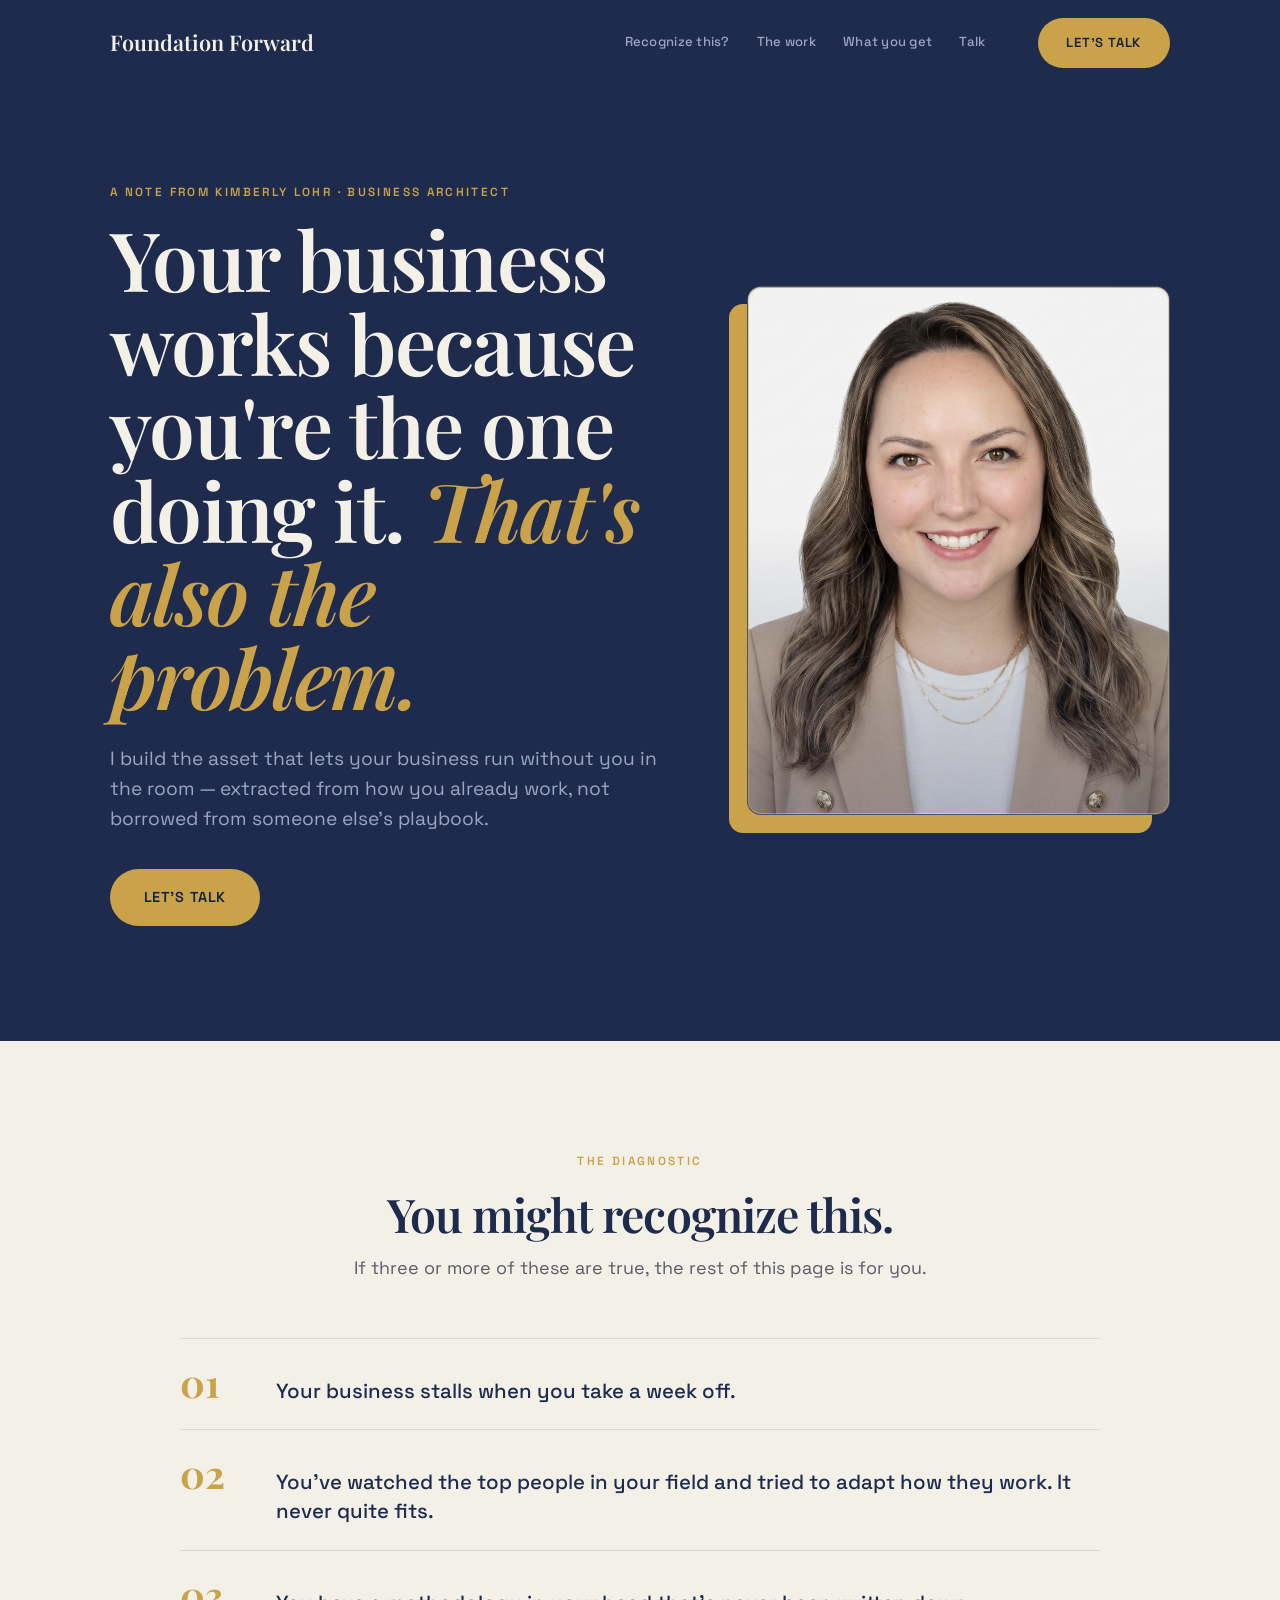
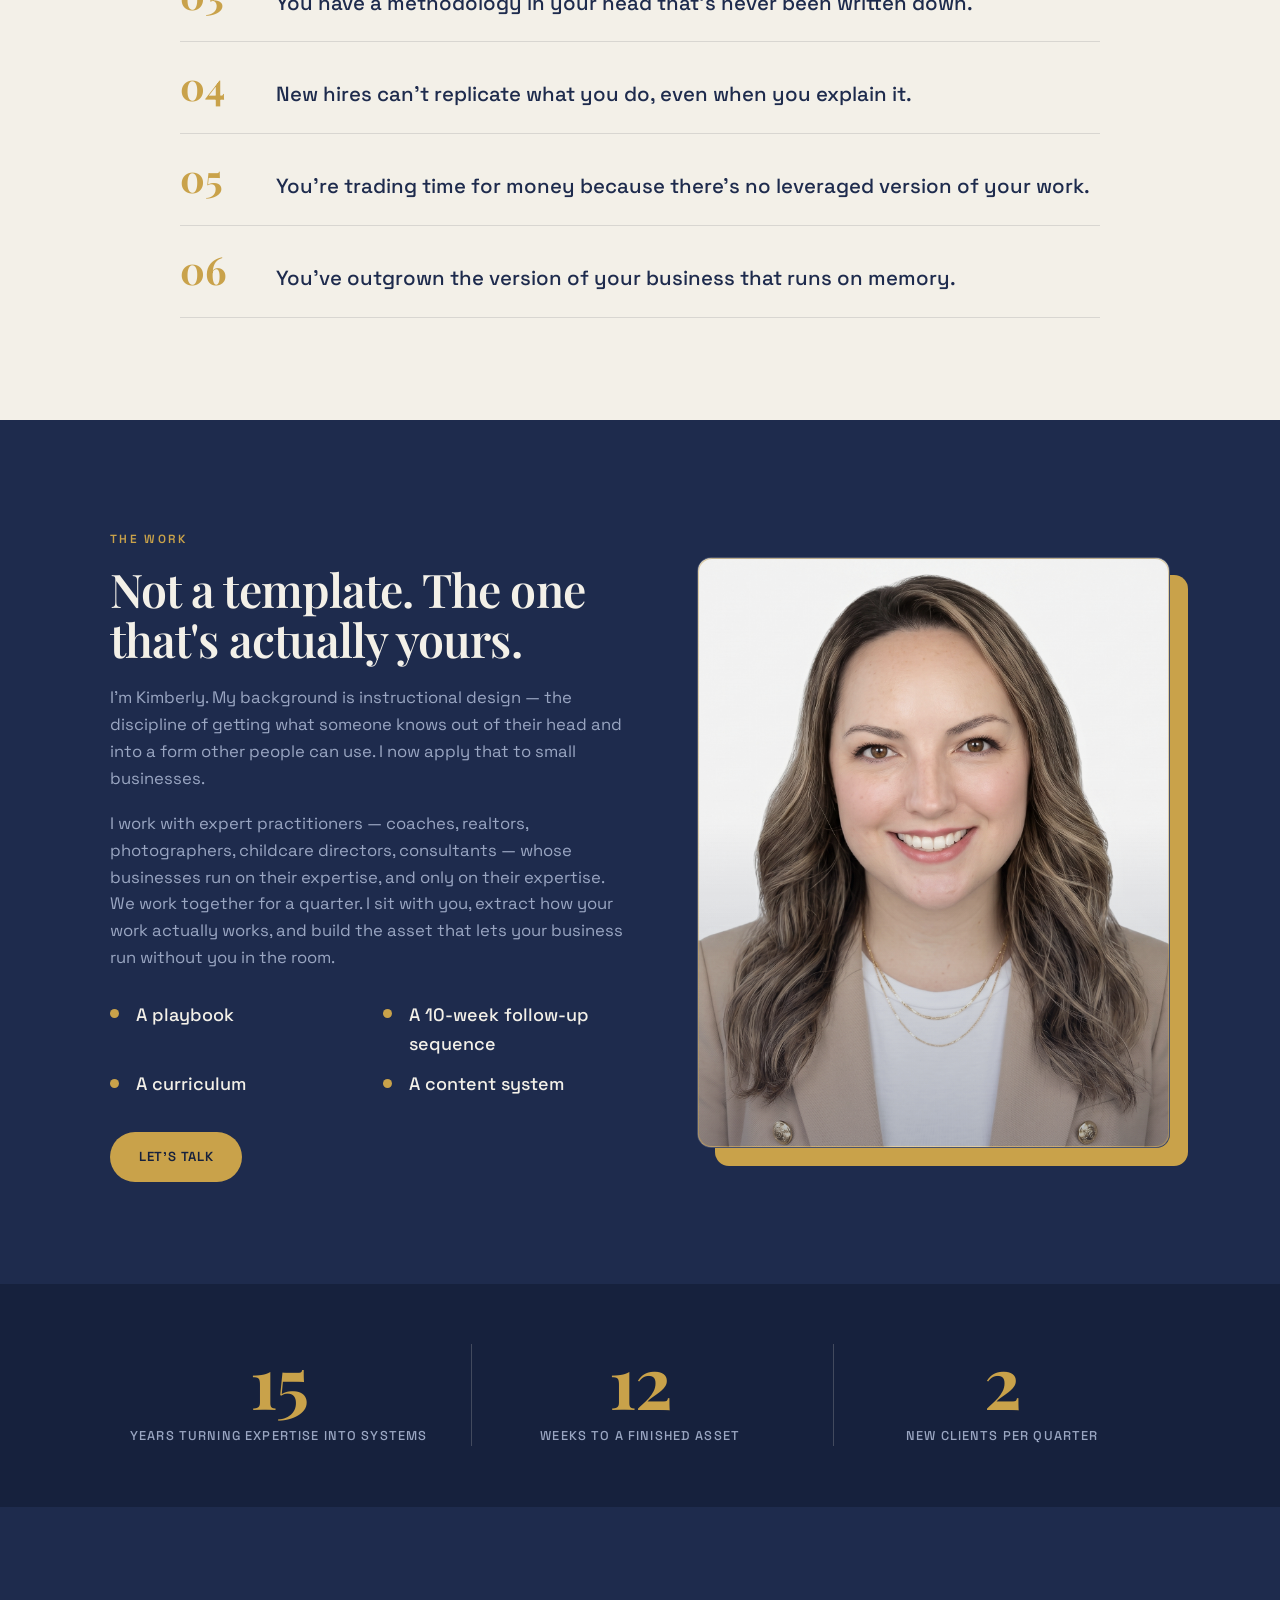
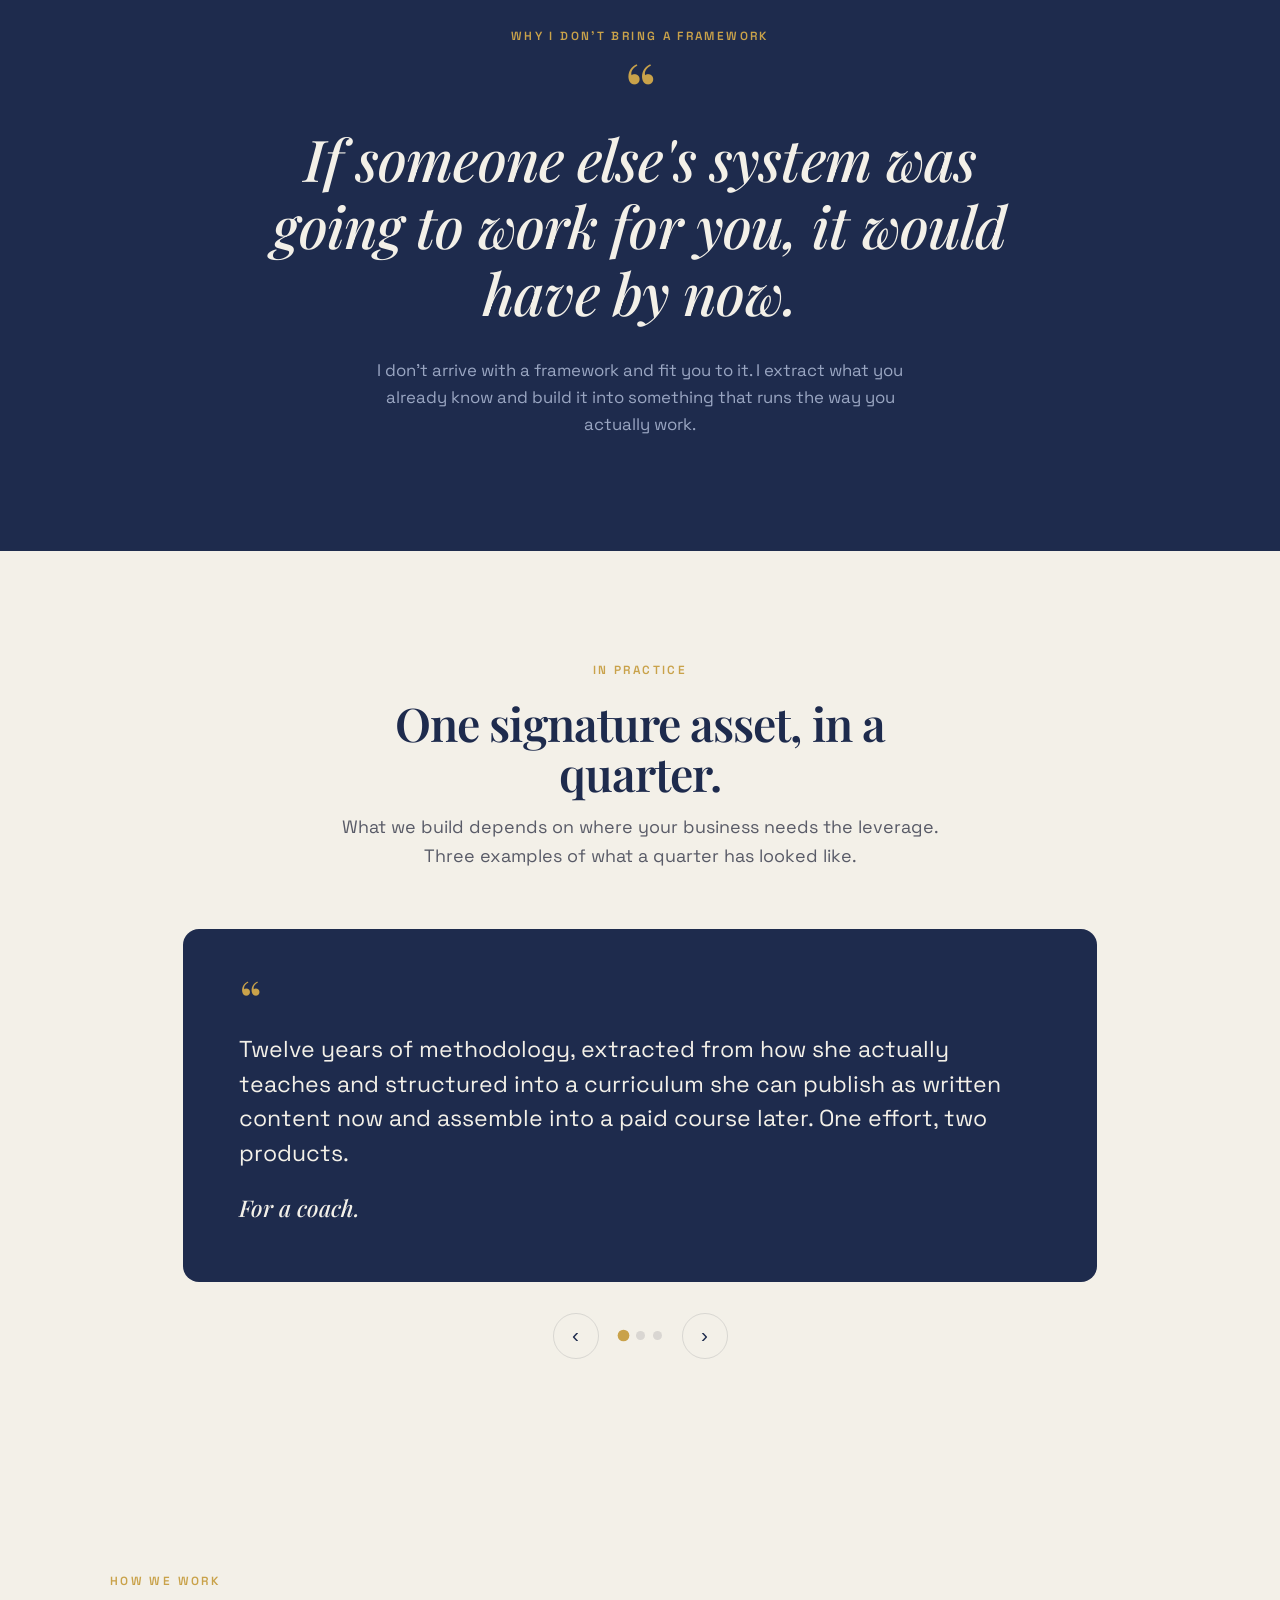
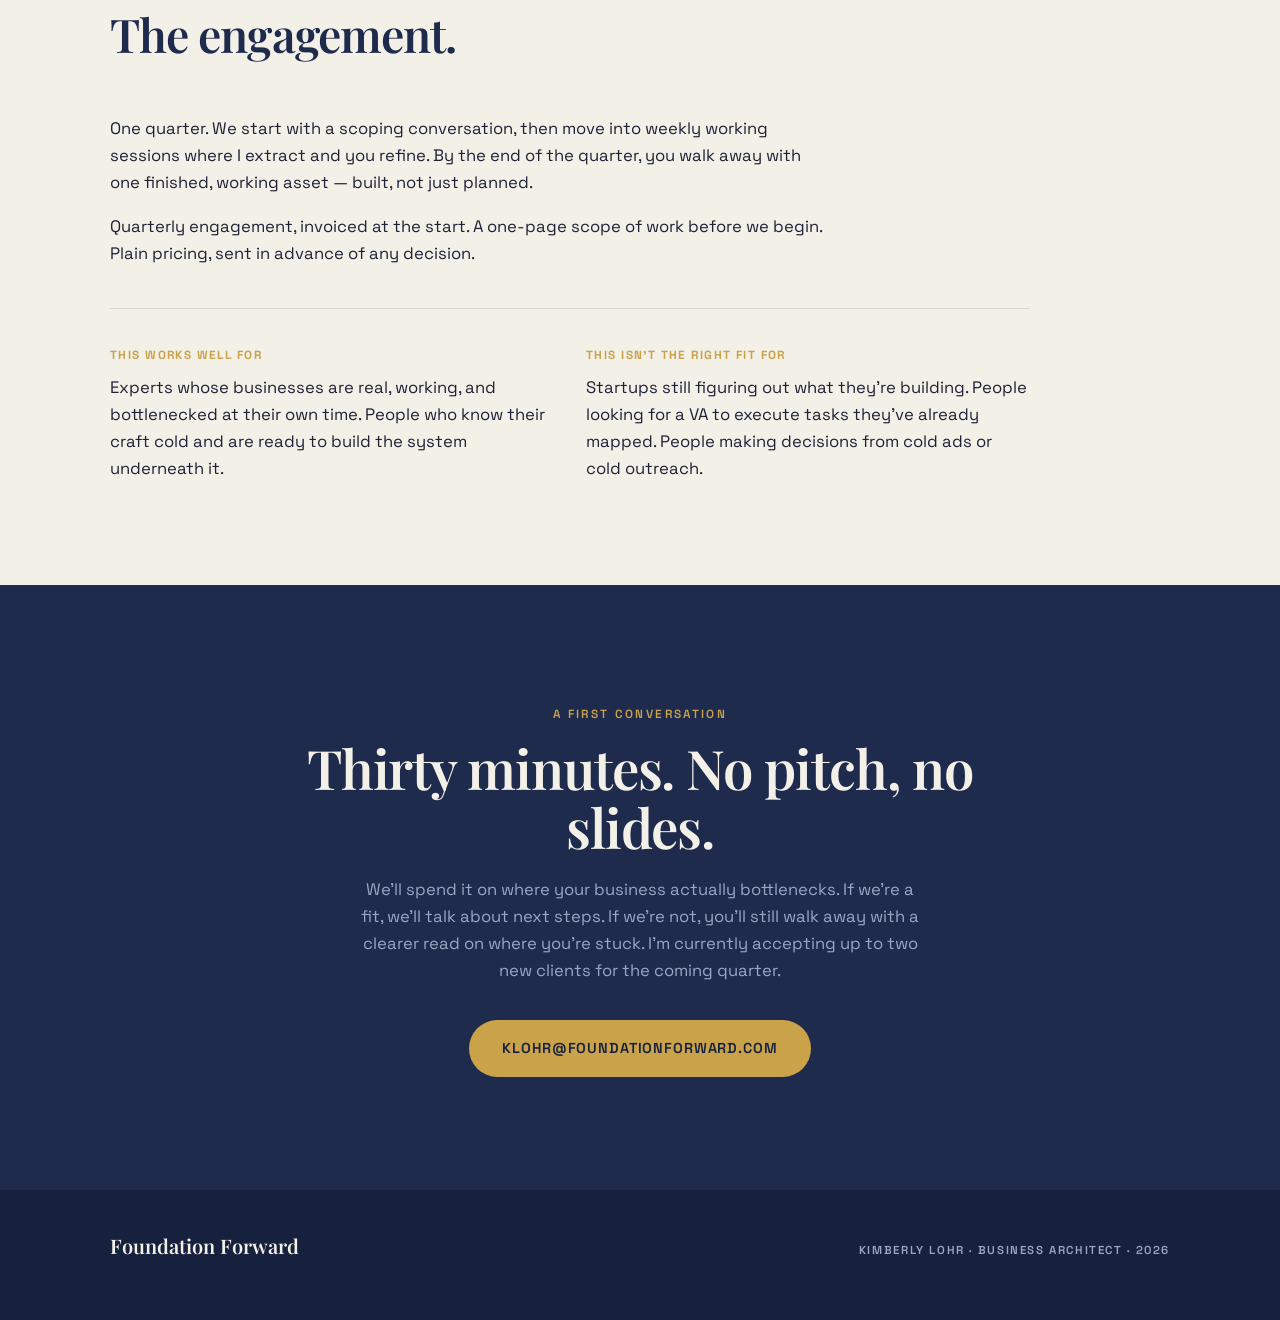
==== commit 0b1fcf1c: "Recolor to luxury navy and refine sales copy Swap the aubergine palette for deep navy + gold + ivory" ====
--- a/index.html
+++ b/index.html
@@ -4,7 +4,7 @@
   <meta charset="UTF-8" />
   <meta name="viewport" content="width=device-width, initial-scale=1.0" />
   <title>Kimberly Lohr · Business Architect · Foundation Forward</title>
-  <meta name="description" content="A note from Kimberly Lohr, Business Architect. I work with expert practitioners whose businesses run entirely through them, and build the one thing the business needs to keep running when they're not in the room." />
+  <meta name="description" content="A note from Kimberly Lohr, Business Architect. I work with expert practitioners whose businesses run entirely through them, and build the asset that lets the business run without them in the room." />
   <link rel="preconnect" href="https://fonts.googleapis.com" />
   <link rel="preconnect" href="https://fonts.gstatic.com" crossorigin />
   <link href="https://fonts.googleapis.com/css2?family=Playfair+Display:ital,wght@0,500;0,600;0,700;1,400;1,500;1,600&family=Space+Grotesk:wght@400;500;600;700&display=swap" rel="stylesheet" />
@@ -40,7 +40,7 @@
       <div class="hero__content">
         <span class="eyebrow eyebrow--gold reveal" data-anim="up">A note from Kimberly Lohr · Business Architect</span>
         <h1 class="hero__title reveal" data-anim="up" data-delay="80">Your business works because you're the one doing it. <em>That's also the problem.</em></h1>
-        <p class="hero__text reveal" data-anim="up" data-delay="200">I build the one thing your business needs to keep running when you're not in the room — extracted from how you already work, not borrowed from someone else's playbook.</p>
+        <p class="hero__text reveal" data-anim="up" data-delay="200">I build the asset that lets your business run without you in the room — extracted from how you already work, not borrowed from someone else's playbook.</p>
         <a class="btn btn--gold btn--lg reveal" data-anim="up" data-delay="300" href="mailto:klohr@foundationforward.com">Let's talk</a>
       </div>
       <div class="hero__media reveal" data-anim="right" data-delay="220">
@@ -77,7 +77,7 @@
         <span class="eyebrow eyebrow--gold">The work</span>
         <h2>Not a template. The one that's actually yours.</h2>
         <p>I'm Kimberly. My background is instructional design — the discipline of getting what someone knows out of their head and into a form other people can use. I now apply that to small businesses.</p>
-        <p>I work with expert practitioners — coaches, realtors, photographers, childcare directors, consultants — whose businesses run on their expertise, and only on their expertise. We work together for a quarter. I sit with you, extract how your work actually works, and build the one thing your business needs to keep running when you're not in the room.</p>
+        <p>I work with expert practitioners — coaches, realtors, photographers, childcare directors, consultants — whose businesses run on their expertise, and only on their expertise. We work together for a quarter. I sit with you, extract how your work actually works, and build the asset that lets your business run without you in the room.</p>
         <ul class="about__list">
           <li>A playbook</li>
           <li>A 10-week follow-up sequence</li>
@@ -98,16 +98,16 @@
   <section class="counters">
     <div class="container counters__inner">
       <div class="counter reveal" data-anim="up">
+        <span class="counter__num" data-count="15">0</span>
+        <span class="counter__label">Years turning expertise into systems</span>
+      </div>
+      <div class="counter reveal" data-anim="up" data-delay="120">
         <span class="counter__num" data-count="12">0</span>
-        <span class="counter__label">Weeks to a finished foundation</span>
-      </div>
-      <div class="counter reveal" data-anim="up" data-delay="120">
+        <span class="counter__label">Weeks to a finished asset</span>
+      </div>
+      <div class="counter reveal" data-anim="up" data-delay="240">
         <span class="counter__num" data-count="2">0</span>
         <span class="counter__label">New clients per quarter</span>
-      </div>
-      <div class="counter reveal" data-anim="up" data-delay="240">
-        <span class="counter__num" data-count="1">0</span>
-        <span class="counter__label">Finished thing you keep</span>
       </div>
     </div>
   </section>
@@ -127,7 +127,7 @@
     <div class="container">
       <div class="section-title reveal" data-anim="up">
         <span class="eyebrow">In practice</span>
-        <h2>One finished thing, in a quarter.</h2>
+        <h2>One signature asset, in a quarter.</h2>
         <p class="section-title__sub">What we build depends on where your business needs the leverage. Three examples of what a quarter has looked like.</p>
       </div>
       <div class="slider reveal" data-anim="up" data-delay="120">
@@ -174,7 +174,7 @@
       </div>
       <div class="engage">
         <div class="engage__body reveal" data-anim="up" data-delay="80">
-          <p>One quarter. We start with a scoping conversation, then move into weekly working sessions where I extract and you refine. By the end of the quarter, you walk away with one finished, working thing — built, not just planned.</p>
+          <p>One quarter. We start with a scoping conversation, then move into weekly working sessions where I extract and you refine. By the end of the quarter, you walk away with one finished, working asset — built, not just planned.</p>
           <p>Quarterly engagement, invoiced at the start. A one-page scope of work before we begin. Plain pricing, sent in advance of any decision.</p>
         </div>
         <div class="fit reveal" data-anim="up" data-delay="160">
--- a/style.css
+++ b/style.css
@@ -1,19 +1,20 @@
 /* Foundation Forward — Kimberly Lohr
-   Bold "color-field" art direction: aubergine owns the page, statements
-   reversed out in cream, gold as the jewelry. Playfair Display + Space
-   Grotesk. Lean component set. Functions: preloader, sticky header, scroll
-   reveals, counters, slider, back-to-top. Reduced-motion aware. */
+   Bold "color-field" art direction: deep luxury navy owns the page,
+   statements reversed out in ivory, gold as the jewelry. Playfair Display +
+   Space Grotesk. Lean component set. Functions: preloader, sticky header,
+   scroll reveals, counters, slider, back-to-top. Reduced-motion aware.
+   (Token names --plum/--cream/--mauve retained; values are now navy/ivory.) */
 
 :root {
-  --plum:      #3C2247;
-  --plum-deep: #2A1832;
-  --cream:     #F1EADE;
+  --plum:      #1E2B4D;
+  --plum-deep: #16213D;
+  --cream:     #F3F0E8;
   --gold:      #C9A24A;
   --gold-soft: #DABE7C;
-  --ink:       #2A2230;
-  --mauve:     #B49AB0;
-  --line-cream: rgba(42,34,48,0.12);
-  --line-plum:  rgba(241,234,222,0.20);
+  --ink:       #1E2236;
+  --mauve:     #9AA6C2;
+  --line-cream: rgba(30,34,54,0.12);
+  --line-plum:  rgba(243,240,232,0.20);
   --ease: cubic-bezier(0.2, 0.7, 0.2, 1);
   --maxw: 1140px;
 }
@@ -82,7 +83,7 @@
 .hero__media { position: relative; }
 .portrait { position: relative; margin: 0; border-radius: 14px; overflow: hidden; }
 .portrait img { width: 100%; aspect-ratio: 4 / 5; object-fit: cover; object-position: center 16%; filter: saturate(0.85) contrast(1.03) brightness(0.98); transition: transform 0.7s var(--ease); }
-.portrait::after { content: ''; position: absolute; inset: 0; background: linear-gradient(180deg, rgba(60,34,71,0) 45%, rgba(60,34,71,0.28) 100%); pointer-events: none; }
+.portrait::after { content: ''; position: absolute; inset: 0; background: linear-gradient(180deg, rgba(30,43,77,0) 45%, rgba(30,43,77,0.30) 100%); border: 1px solid rgba(201,162,74,0.45); border-radius: 14px; pointer-events: none; }
 .portrait:hover img { transform: scale(1.035); }
 .hero__media .portrait { border: 1px solid var(--line-plum); box-shadow: -18px 18px 0 0 var(--gold); }
 
